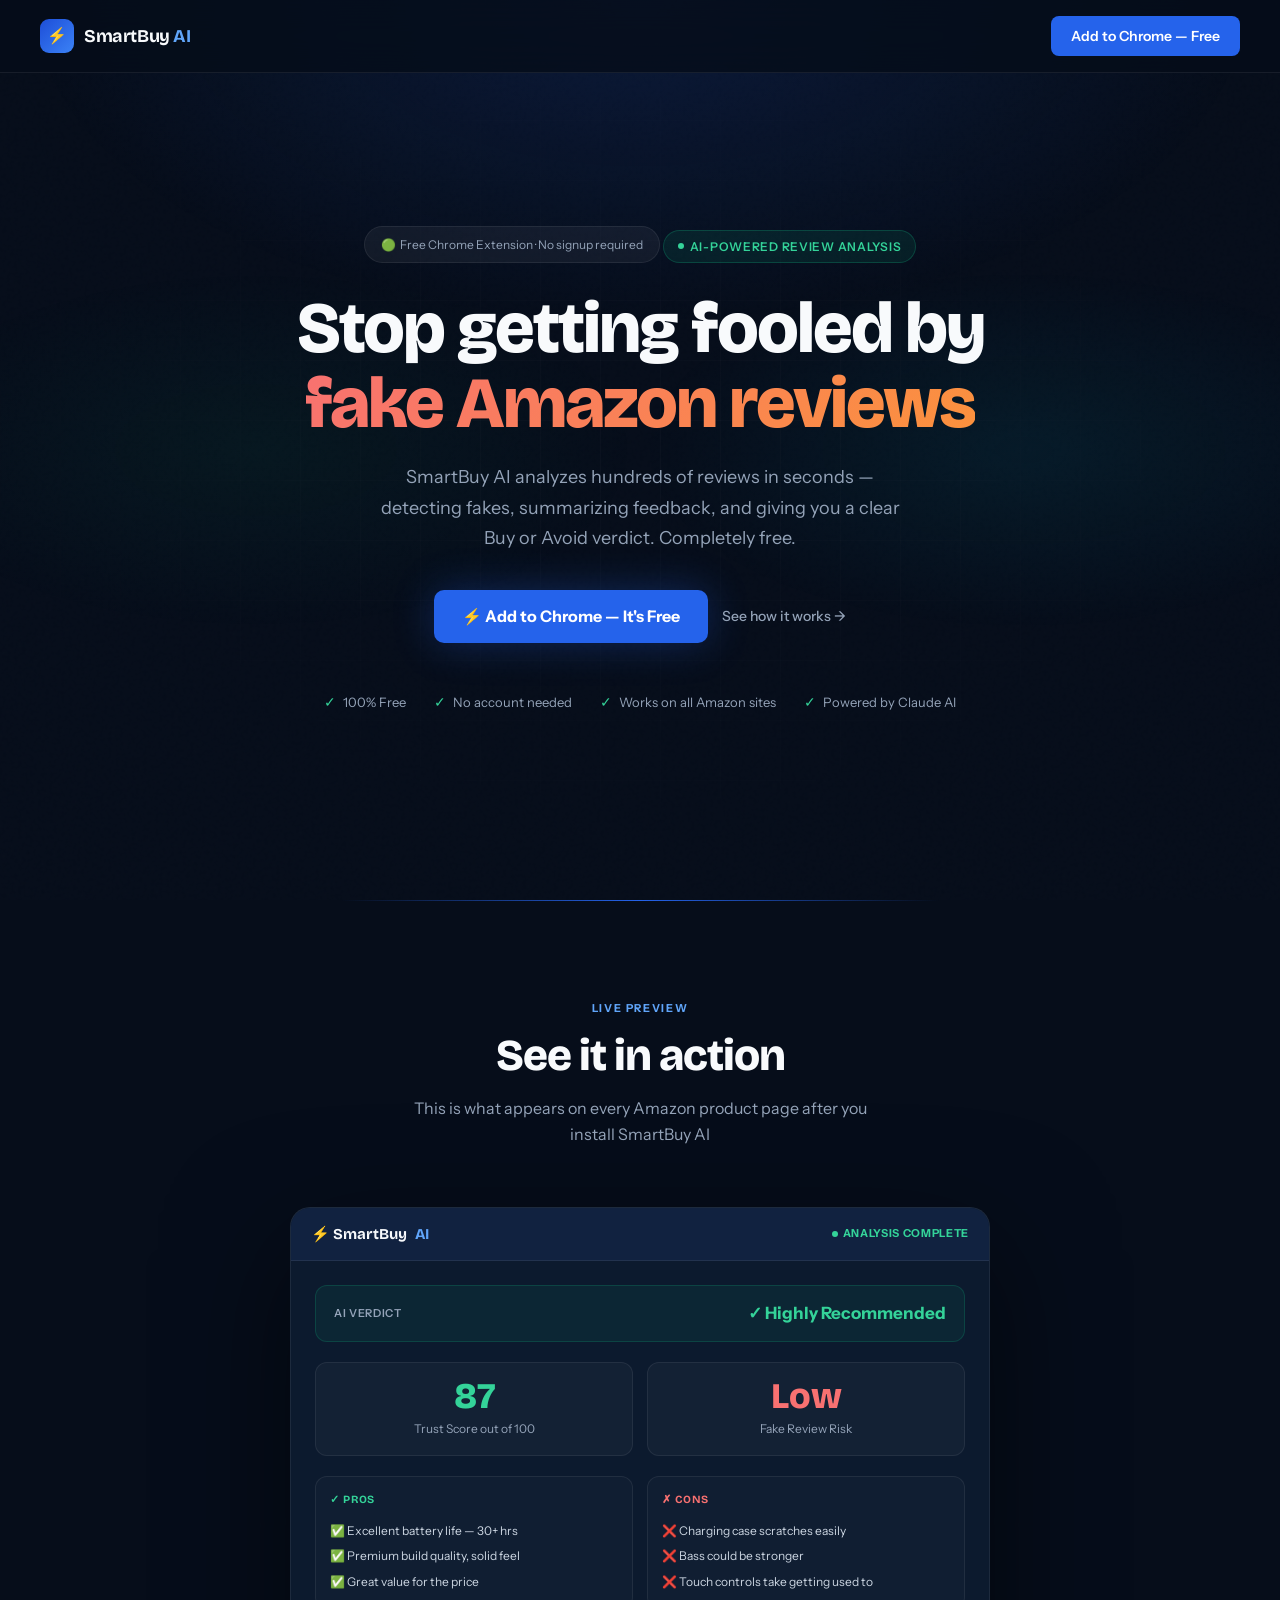
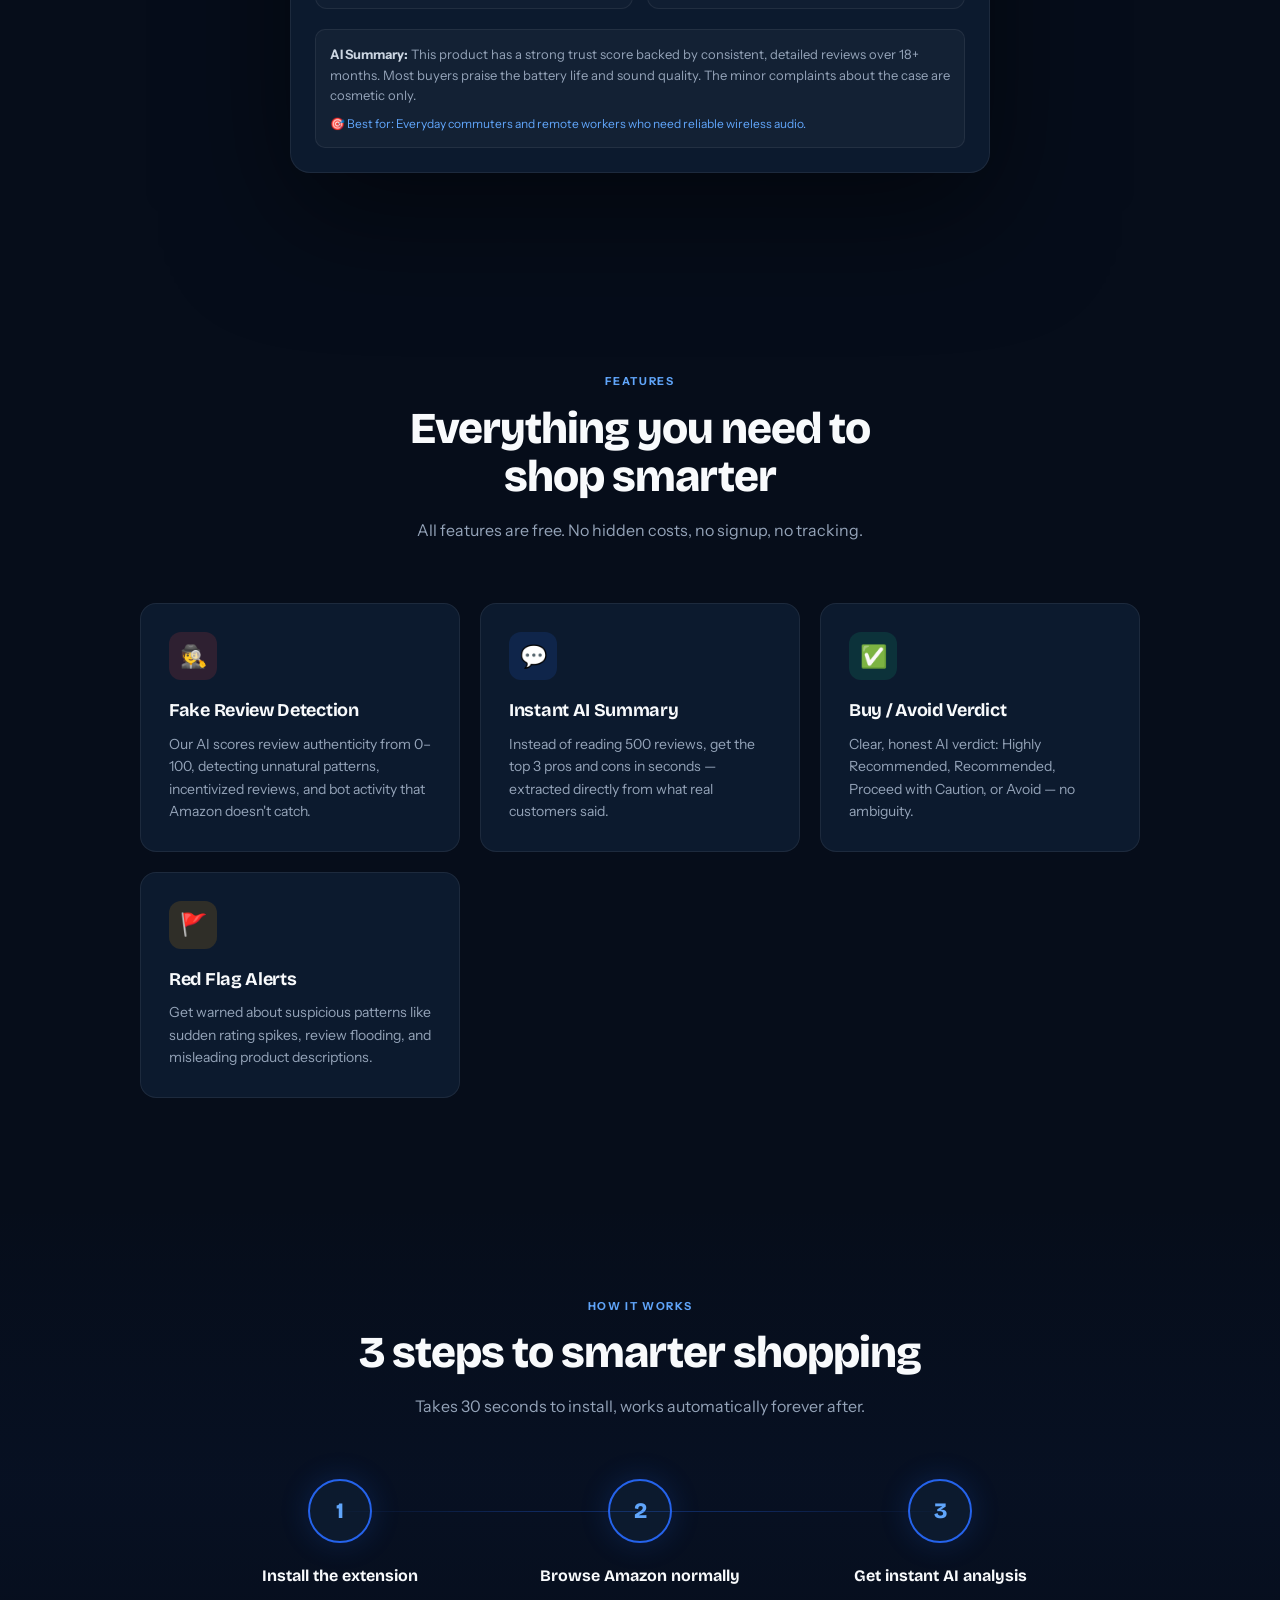
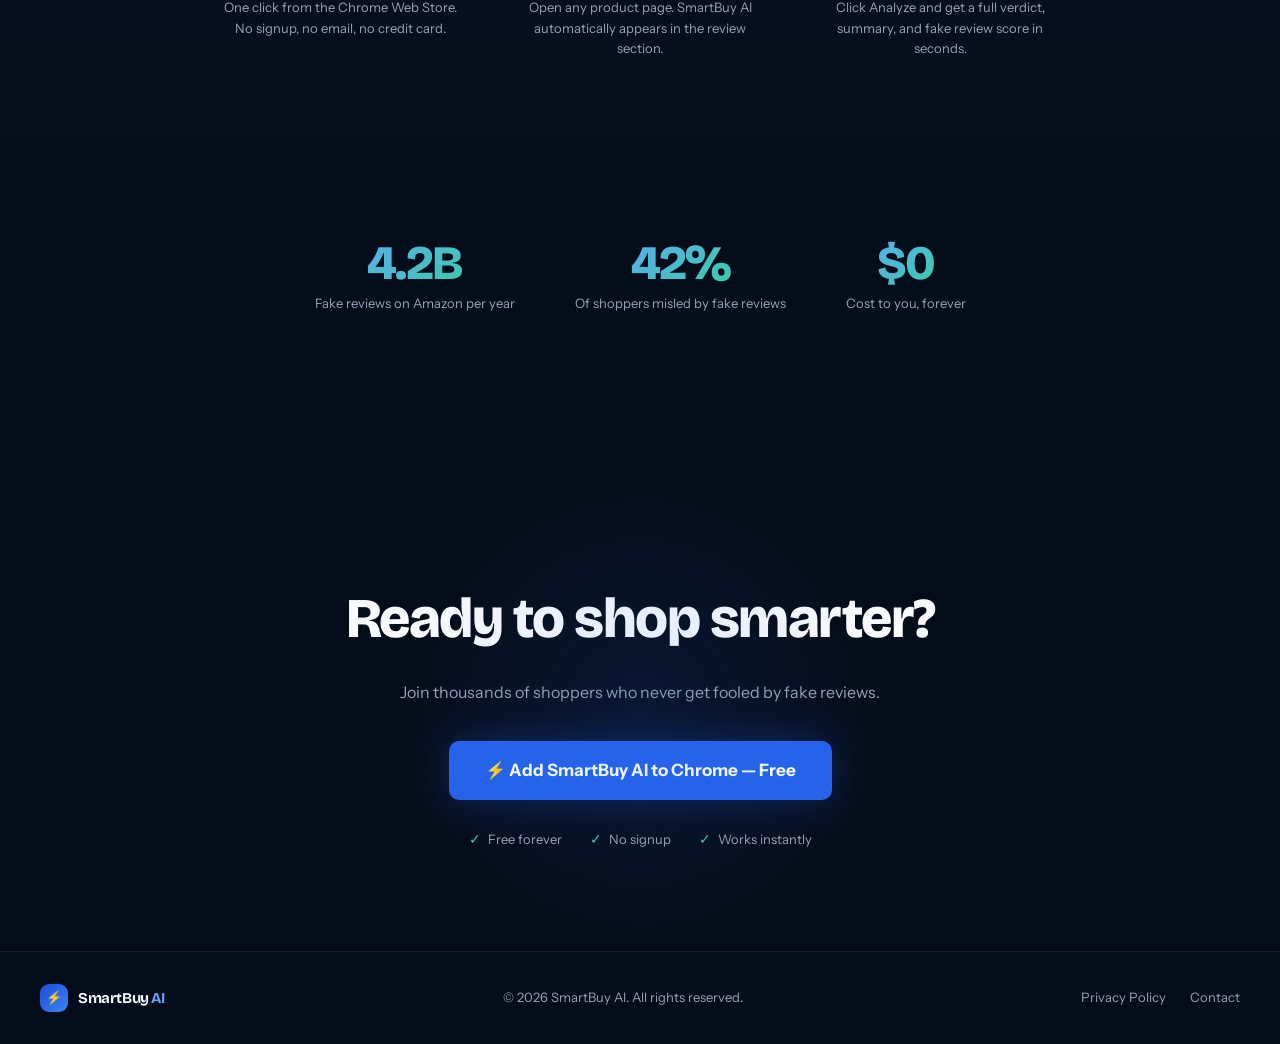
==== index.html @ af93c0a7 "Update index.html" ====
<!DOCTYPE html>
<html lang="en">
<head>
  <meta charset="UTF-8">
  <meta name="google-site-verification" content="pvoxl9nX_0c6K1pBjYfM6OqbvAIkCu2kUFED3qy93RY" />
  <meta name="viewport" content="width=device-width, initial-scale=1.0">
  <title>SmartBuy AI – Stop Getting Fooled by Fake Amazon Reviews</title>
 <link rel="icon" type="image/x-icon" href="favicon-32x32.png">
  <meta name="description" content="Free Chrome extension that uses AI to detect fake Amazon reviews, summarize feedback, and tell you exactly what to buy.">
  <link href="https://fonts.googleapis.com/css2?family=Bricolage+Grotesque:wght@400;500;600;700;800&family=Instrument+Sans:wght@400;500;600&display=swap" rel="stylesheet">

  <style>
    :root {
      --navy: #060d1a;
      --navy2: #0c1a2e;
      --navy3: #112240;
      --blue: #2563eb;
      --blue-light: #3b82f6;
      --blue-glow: #60a5fa;
      --cyan: #06b6d4;
      --green: #10b981;
      --green-light: #34d399;
      --amber: #f59e0b;
      --red: #ef4444;
      --white: #f8fafc;
      --muted: #94a3b8;
      --border: rgba(255,255,255,0.07);
    }

    * { margin: 0; padding: 0; box-sizing: border-box; }

    html { scroll-behavior: smooth; }

    body {
      background: var(--navy);
      color: var(--white);
      font-family: 'Instrument Sans', sans-serif;
      overflow-x: hidden;
      line-height: 1.6;
    }

    h1, h2, h3, h4 {
      font-family: 'Bricolage Grotesque', sans-serif;
    }

    /* ── NOISE TEXTURE ── */
    body::before {
      content: '';
      position: fixed;
      inset: 0;
      background-image: url("data:image/svg+xml,%3Csvg viewBox='0 0 256 256' xmlns='http://www.w3.org/2000/svg'%3E%3Cfilter id='noise'%3E%3CfeTurbulence type='fractalNoise' baseFrequency='0.9' numOctaves='4' stitchTiles='stitch'/%3E%3C/filter%3E%3Crect width='100%25' height='100%25' filter='url(%23noise)' opacity='0.04'/%3E%3C/svg%3E");
      pointer-events: none;
      z-index: 0;
      opacity: 0.4;
    }

    /* ── NAV ── */
    nav {
      position: fixed;
      top: 0; left: 0; right: 0;
      z-index: 100;
      padding: 16px 40px;
      display: flex;
      align-items: center;
      justify-content: space-between;
      background: rgba(6, 13, 26, 0.8);
      backdrop-filter: blur(20px);
      border-bottom: 1px solid var(--border);
    }

    .nav-logo {
      display: flex;
      align-items: center;
      gap: 10px;
      text-decoration: none;
    }

    .nav-logo-icon {
      width: 34px; height: 34px;
      background: linear-gradient(135deg, #1d4ed8, #3b82f6);
      border-radius: 9px;
      display: flex; align-items: center; justify-content: center;
      font-size: 16px;
    }

    .nav-logo-text {
      font-family: 'Bricolage Grotesque', sans-serif;
      font-size: 18px;
      font-weight: 700;
      color: var(--white);
      letter-spacing: -0.4px;
    }

    .nav-logo-text em {
      color: var(--blue-glow);
      font-style: normal;
    }

    .nav-cta {
      background: var(--blue);
      color: white;
      text-decoration: none;
      padding: 9px 20px;
      border-radius: 8px;
      font-size: 14px;
      font-weight: 600;
      transition: background 0.2s, transform 0.2s;
      display: flex;
      align-items: center;
      gap: 6px;
    }

    .nav-cta:hover {
      background: var(--blue-light);
      transform: translateY(-1px);
    }

    /* ── HERO ── */
    .hero {
      position: relative;
      min-height: 100vh;
      display: flex;
      align-items: center;
      justify-content: center;
      text-align: center;
      padding: 120px 20px 80px;
      overflow: hidden;
    }

    .hero-bg {
      position: absolute;
      inset: 0;
      background:
        radial-gradient(ellipse 80% 60% at 50% 0%, rgba(37, 99, 235, 0.15) 0%, transparent 60%),
        radial-gradient(ellipse 60% 40% at 80% 50%, rgba(6, 182, 212, 0.08) 0%, transparent 50%),
        radial-gradient(ellipse 60% 40% at 20% 50%, rgba(16, 185, 129, 0.06) 0%, transparent 50%);
    }

    .hero-grid {
      position: absolute;
      inset: 0;
      background-image:
        linear-gradient(rgba(255,255,255,0.02) 1px, transparent 1px),
        linear-gradient(90deg, rgba(255,255,255,0.02) 1px, transparent 1px);
      background-size: 60px 60px;
      mask-image: radial-gradient(ellipse 80% 80% at 50% 50%, black 0%, transparent 70%);
    }

    .hero-content {
      position: relative;
      max-width: 780px;
    }

    .hero-badge {
      display: inline-flex;
      align-items: center;
      gap: 6px;
      background: rgba(16, 185, 129, 0.1);
      border: 1px solid rgba(16, 185, 129, 0.25);
      border-radius: 100px;
      padding: 6px 14px;
      font-size: 12px;
      font-weight: 600;
      color: var(--green-light);
      letter-spacing: 0.06em;
      text-transform: uppercase;
      margin-bottom: 28px;
      animation: fadeDown 0.6s ease both;
    }

    .badge-dot {
      width: 6px; height: 6px;
      background: var(--green-light);
      border-radius: 50%;
      animation: pulse 2s ease infinite;
    }

    @keyframes pulse { 0%,100%{opacity:1} 50%{opacity:0.3} }

    .hero h1 {
      font-size: clamp(40px, 6vw, 72px);
      font-weight: 800;
      line-height: 1.05;
      letter-spacing: -2px;
      margin-bottom: 20px;
      animation: fadeDown 0.6s ease 0.1s both;
    }

    .hero h1 .accent {
      background: linear-gradient(135deg, #60a5fa, #06b6d4);
      -webkit-background-clip: text;
      -webkit-text-fill-color: transparent;
      background-clip: text;
    }

    .hero h1 .accent-red {
      background: linear-gradient(135deg, #f87171, #fb923c);
      -webkit-background-clip: text;
      -webkit-text-fill-color: transparent;
      background-clip: text;
    }

    .hero-sub {
      font-size: 18px;
      color: var(--muted);
      max-width: 520px;
      margin: 0 auto 36px;
      line-height: 1.7;
      animation: fadeDown 0.6s ease 0.2s both;
    }

    .hero-actions {
      display: flex;
      align-items: center;
      justify-content: center;
      gap: 14px;
      flex-wrap: wrap;
      animation: fadeDown 0.6s ease 0.3s both;
    }

    .btn-primary {
      display: inline-flex;
      align-items: center;
      gap: 8px;
      background: var(--blue);
      color: white;
      text-decoration: none;
      padding: 14px 28px;
      border-radius: 10px;
      font-size: 16px;
      font-weight: 700;
      transition: all 0.2s;
      box-shadow: 0 0 40px rgba(37, 99, 235, 0.3);
    }

    .btn-primary:hover {
      background: var(--blue-light);
      transform: translateY(-2px);
      box-shadow: 0 0 60px rgba(37, 99, 235, 0.5);
    }

    .btn-secondary {
      display: inline-flex;
      align-items: center;
      gap: 8px;
      color: var(--muted);
      text-decoration: none;
      font-size: 14px;
      font-weight: 500;
      transition: color 0.2s;
    }

    .btn-secondary:hover { color: var(--white); }

    .hero-proof {
      margin-top: 48px;
      display: flex;
      align-items: center;
      justify-content: center;
      gap: 28px;
      flex-wrap: wrap;
      animation: fadeDown 0.6s ease 0.4s both;
    }

    .proof-item {
      display: flex;
      align-items: center;
      gap: 7px;
      font-size: 13px;
      color: var(--muted);
    }

    .proof-icon { color: var(--green-light); font-size: 14px; }

    /* ── FAKE REVIEW DEMO ── */
    .demo-section {
      padding: 100px 20px;
      position: relative;
    }

    .demo-section::before {
      content: '';
      position: absolute;
      top: 0; left: 50%;
      transform: translateX(-50%);
      width: 600px; height: 1px;
      background: linear-gradient(90deg, transparent, var(--blue), transparent);
    }

    .section-label {
      text-align: center;
      font-size: 11px;
      font-weight: 700;
      letter-spacing: 0.15em;
      text-transform: uppercase;
      color: var(--blue-glow);
      margin-bottom: 14px;
    }

    .section-title {
      text-align: center;
      font-size: clamp(28px, 4vw, 44px);
      font-weight: 800;
      letter-spacing: -1px;
      margin-bottom: 16px;
      line-height: 1.1;
    }

    .section-sub {
      text-align: center;
      color: var(--muted);
      font-size: 16px;
      max-width: 480px;
      margin: 0 auto 60px;
    }

    .demo-card {
      max-width: 700px;
      margin: 0 auto;
      background: var(--navy2);
      border: 1px solid var(--border);
      border-radius: 20px;
      overflow: hidden;
      box-shadow: 0 40px 120px rgba(0,0,0,0.5);
    }

    .demo-header {
      background: var(--navy3);
      padding: 14px 20px;
      display: flex;
      align-items: center;
      justify-content: space-between;
      border-bottom: 1px solid var(--border);
    }

    .demo-logo {
      display: flex;
      align-items: center;
      gap: 8px;
      font-family: 'Bricolage Grotesque', sans-serif;
      font-weight: 700;
      font-size: 15px;
    }

    .demo-logo em { color: var(--blue-glow); font-style: normal; }

    .demo-active {
      display: flex;
      align-items: center;
      gap: 5px;
      font-size: 11px;
      font-weight: 700;
      color: var(--green-light);
      text-transform: uppercase;
      letter-spacing: 0.06em;
    }

    .demo-body { padding: 24px; }

    .verdict-row {
      display: flex;
      align-items: center;
      justify-content: space-between;
      background: rgba(16, 185, 129, 0.08);
      border: 1px solid rgba(16, 185, 129, 0.2);
      border-radius: 12px;
      padding: 14px 18px;
      margin-bottom: 20px;
    }

    .verdict-label { font-size: 11px; color: var(--muted); font-weight: 600; text-transform: uppercase; letter-spacing: 0.06em; }
    .verdict-text { font-size: 17px; font-weight: 800; color: var(--green-light); }

    .scores-row {
      display: grid;
      grid-template-columns: 1fr 1fr;
      gap: 14px;
      margin-bottom: 20px;
    }

    .score-card {
      background: rgba(255,255,255,0.03);
      border: 1px solid var(--border);
      border-radius: 12px;
      padding: 16px;
      text-align: center;
    }

    .score-num {
      font-family: 'Bricolage Grotesque', sans-serif;
      font-size: 36px;
      font-weight: 800;
      color: var(--green-light);
      line-height: 1;
      margin-bottom: 4px;
    }

    .score-num.danger { color: #f87171; }

    .score-desc { font-size: 12px; color: var(--muted); }

    .proscons {
      display: grid;
      grid-template-columns: 1fr 1fr;
      gap: 14px;
      margin-bottom: 20px;
    }

    .pros, .cons {
      background: rgba(255,255,255,0.02);
      border: 1px solid var(--border);
      border-radius: 12px;
      padding: 14px;
    }

    .pros h4 { font-size: 11px; color: var(--green-light); text-transform: uppercase; letter-spacing: 0.06em; margin-bottom: 10px; font-weight: 700; }
    .cons h4 { font-size: 11px; color: #f87171; text-transform: uppercase; letter-spacing: 0.06em; margin-bottom: 10px; font-weight: 700; }

    .pros li, .cons li {
      list-style: none;
      font-size: 12px;
      color: #cbd5e1;
      padding: 3px 0;
      display: flex;
      gap: 6px;
    }

    /* ── FEATURES ── */
    .features-section {
      padding: 100px 20px;
      position: relative;
    }

    .features-grid {
      display: grid;
      grid-template-columns: repeat(auto-fit, minmax(280px, 1fr));
      gap: 20px;
      max-width: 1000px;
      margin: 0 auto;
    }

    .feature-card {
      background: var(--navy2);
      border: 1px solid var(--border);
      border-radius: 16px;
      padding: 28px;
      transition: border-color 0.3s, transform 0.3s;
    }

    .feature-card:hover {
      border-color: rgba(37, 99, 235, 0.4);
      transform: translateY(-4px);
    }

    .feature-icon {
      width: 48px; height: 48px;
      border-radius: 12px;
      display: flex; align-items: center; justify-content: center;
      font-size: 22px;
      margin-bottom: 16px;
    }

    .icon-blue { background: rgba(37, 99, 235, 0.15); }
    .icon-green { background: rgba(16, 185, 129, 0.15); }
    .icon-amber { background: rgba(245, 158, 11, 0.15); }
    .icon-red { background: rgba(239, 68, 68, 0.15); }

    .feature-card h3 {
      font-size: 18px;
      font-weight: 700;
      margin-bottom: 8px;
      letter-spacing: -0.3px;
    }

    .feature-card p {
      font-size: 14px;
      color: var(--muted);
      line-height: 1.6;
    }

    /* ── HOW IT WORKS ── */
    .how-section {
      padding: 100px 20px;
      background: linear-gradient(180deg, transparent, rgba(37,99,235,0.04), transparent);
    }

    .steps {
      display: grid;
      grid-template-columns: repeat(auto-fit, minmax(220px, 1fr));
      gap: 0;
      max-width: 900px;
      margin: 0 auto;
      position: relative;
    }

    .steps::before {
      content: '';
      position: absolute;
      top: 32px;
      left: 15%;
      right: 15%;
      height: 1px;
      background: linear-gradient(90deg, transparent, var(--blue), var(--blue), transparent);
      opacity: 0.3;
    }

    .step {
      text-align: center;
      padding: 0 24px;
    }

    .step-num {
      width: 64px; height: 64px;
      border-radius: 50%;
      background: var(--navy2);
      border: 2px solid var(--blue);
      display: flex; align-items: center; justify-content: center;
      font-family: 'Bricolage Grotesque', sans-serif;
      font-size: 22px;
      font-weight: 800;
      color: var(--blue-glow);
      margin: 0 auto 20px;
      box-shadow: 0 0 30px rgba(37, 99, 235, 0.2);
    }

    .step h3 {
      font-size: 16px;
      font-weight: 700;
      margin-bottom: 8px;
    }

    .step p {
      font-size: 13px;
      color: var(--muted);
    }

    /* ── SOCIAL PROOF ── */
    .proof-section {
      padding: 80px 20px;
    }

    .stats-row {
      display: flex;
      justify-content: center;
      gap: 60px;
      flex-wrap: wrap;
      max-width: 700px;
      margin: 0 auto 80px;
    }

    .stat {
      text-align: center;
    }

    .stat-num {
      font-family: 'Bricolage Grotesque', sans-serif;
      font-size: 48px;
      font-weight: 800;
      letter-spacing: -2px;
      background: linear-gradient(135deg, #60a5fa, #34d399);
      -webkit-background-clip: text;
      -webkit-text-fill-color: transparent;
      background-clip: text;
      line-height: 1;
      margin-bottom: 6px;
    }

    .stat-label {
      font-size: 13px;
      color: var(--muted);
    }

    /* ── CTA ── */
    .cta-section {
      padding: 100px 20px;
      text-align: center;
      position: relative;
      overflow: hidden;
    }

    .cta-glow {
      position: absolute;
      width: 500px; height: 500px;
      background: radial-gradient(circle, rgba(37, 99, 235, 0.12) 0%, transparent 70%);
      top: 50%; left: 50%;
      transform: translate(-50%, -50%);
      pointer-events: none;
    }

    .cta-section h2 {
      font-size: clamp(32px, 5vw, 56px);
      font-weight: 800;
      letter-spacing: -1.5px;
      margin-bottom: 16px;
    }

    .cta-section p {
      color: var(--muted);
      font-size: 16px;
      margin-bottom: 36px;
    }

    /* ── FOOTER ── */
    footer {
      border-top: 1px solid var(--border);
      padding: 32px 40px;
      display: flex;
      align-items: center;
      justify-content: space-between;
      flex-wrap: wrap;
      gap: 16px;
    }

    .footer-copy {
      font-size: 13px;
      color: var(--muted);
    }

    .footer-links {
      display: flex;
      gap: 24px;
    }

    .footer-links a {
      font-size: 13px;
      color: var(--muted);
      text-decoration: none;
      transition: color 0.2s;
    }

    .footer-links a:hover { color: var(--white); }

    /* ── ANIMATIONS ── */
    @keyframes fadeDown {
      from { opacity: 0; transform: translateY(-12px); }
      to { opacity: 1; transform: translateY(0); }
    }

    @keyframes fadeUp {
      from { opacity: 0; transform: translateY(20px); }
      to { opacity: 1; transform: translateY(0); }
    }

    .fade-up {
      opacity: 0;
      animation: fadeUp 0.6s ease forwards;
    }

    /* ── CHROME BADGE ── */
    .chrome-badge {
      display: inline-flex;
      align-items: center;
      gap: 8px;
      background: rgba(255,255,255,0.05);
      border: 1px solid var(--border);
      border-radius: 100px;
      padding: 8px 16px;
      font-size: 12px;
      color: var(--muted);
      margin-bottom: 20px;
    }

    @media (max-width: 640px) {
      nav { padding: 14px 20px; }
      .steps::before { display: none; }
      .stats-row { gap: 32px; }
      .proscons, .scores-row { grid-template-columns: 1fr; }
      footer { flex-direction: column; text-align: center; }
    }
  </style>
</head>
<body>

  <!-- NAV -->
  <nav>
    <a href="#" class="nav-logo">
      <div class="nav-logo-icon">⚡</div>
      <span class="nav-logo-text">SmartBuy <em>AI</em></span>
    </a>
    <a href="#install" class="nav-cta">
      Add to Chrome — Free
    </a>
  </nav>

  <!-- HERO -->
  <section class="hero">
    <div class="hero-bg"></div>
    <div class="hero-grid"></div>
    <div class="hero-content">
      <div class="chrome-badge">
        🟢 &nbsp;Free Chrome Extension · No signup required
      </div>
      <div class="hero-badge">
        <div class="badge-dot"></div>
        AI-Powered Review Analysis
      </div>
      <h1>
        Stop getting fooled by<br>
        <span class="accent-red">fake Amazon reviews</span>
      </h1>
      <p class="hero-sub">
        SmartBuy AI analyzes hundreds of reviews in seconds — detecting fakes, summarizing feedback, and giving you a clear Buy or Avoid verdict. Completely free.
      </p>
      <div class="hero-actions">
        <a href="#install" class="btn-primary">
          ⚡ Add to Chrome — It's Free
        </a>
        <a href="#how" class="btn-secondary">
          See how it works →
        </a>
      </div>
      <div class="hero-proof">
        <div class="proof-item">
          <span class="proof-icon">✓</span>
          <span>100% Free</span>
        </div>
        <div class="proof-item">
          <span class="proof-icon">✓</span>
          <span>No account needed</span>
        </div>
        <div class="proof-item">
          <span class="proof-icon">✓</span>
          <span>Works on all Amazon sites</span>
        </div>
        <div class="proof-item">
          <span class="proof-icon">✓</span>
          <span>Powered by Claude AI</span>
        </div>
      </div>
    </div>
  </section>

  <!-- DEMO -->
  <section class="demo-section">
    <div class="section-label">Live Preview</div>
    <h2 class="section-title">See it in action</h2>
    <p class="section-sub">This is what appears on every Amazon product page after you install SmartBuy AI</p>

    <div class="demo-card">
      <div class="demo-header">
        <div class="demo-logo">⚡ SmartBuy <em>AI</em></div>
        <div class="demo-active">
          <div class="badge-dot"></div>
          Analysis complete
        </div>
      </div>
      <div class="demo-body">
        <div class="verdict-row">
          <span class="verdict-label">AI Verdict</span>
          <span class="verdict-text">✓ Highly Recommended</span>
        </div>
        <div class="scores-row">
          <div class="score-card">
            <div class="score-num">87</div>
            <div class="score-desc">Trust Score out of 100</div>
          </div>
          <div class="score-card">
            <div class="score-num danger">Low</div>
            <div class="score-desc">Fake Review Risk</div>
          </div>
        </div>
        <div class="proscons">
          <div class="pros">
            <h4>✓ Pros</h4>
            <ul>
              <li>✅ Excellent battery life — 30+ hrs</li>
              <li>✅ Premium build quality, solid feel</li>
              <li>✅ Great value for the price</li>
            </ul>
          </div>
          <div class="cons">
            <h4>✗ Cons</h4>
            <ul>
              <li>❌ Charging case scratches easily</li>
              <li>❌ Bass could be stronger</li>
              <li>❌ Touch controls take getting used to</li>
            </ul>
          </div>
        </div>
        <div style="background:rgba(255,255,255,0.03);border:1px solid rgba(255,255,255,0.07);border-radius:10px;padding:14px;font-size:13px;color:#94a3b8;line-height:1.6;">
          <strong style="color:#cbd5e1;">AI Summary:</strong> This product has a strong trust score backed by consistent, detailed reviews over 18+ months. Most buyers praise the battery life and sound quality. The minor complaints about the case are cosmetic only.
          <div style="margin-top:8px;font-size:12px;color:#60a5fa;">🎯 Best for: Everyday commuters and remote workers who need reliable wireless audio.</div>
        </div>
      </div>
    </div>
  </section>

  <!-- FEATURES -->
  <section class="features-section">
    <div class="section-label">Features</div>
    <h2 class="section-title">Everything you need to<br>shop smarter</h2>
    <p class="section-sub">All features are free. No hidden costs, no signup, no tracking.</p>

    <div class="features-grid">
      <div class="feature-card">
        <div class="feature-icon icon-red">🕵️</div>
        <h3>Fake Review Detection</h3>
        <p>Our AI scores review authenticity from 0–100, detecting unnatural patterns, incentivized reviews, and bot activity that Amazon doesn't catch.</p>
      </div>
      <div class="feature-card">
        <div class="feature-icon icon-blue">💬</div>
        <h3>Instant AI Summary</h3>
        <p>Instead of reading 500 reviews, get the top 3 pros and cons in seconds — extracted directly from what real customers said.</p>
      </div>
      <div class="feature-card">
        <div class="feature-icon icon-green">✅</div>
        <h3>Buy / Avoid Verdict</h3>
        <p>Clear, honest AI verdict: Highly Recommended, Recommended, Proceed with Caution, or Avoid — no ambiguity.</p>
      </div>
      <div class="feature-card">
        <div class="feature-icon icon-amber">🚩</div>
        <h3>Red Flag Alerts</h3>
        <p>Get warned about suspicious patterns like sudden rating spikes, review flooding, and misleading product descriptions.</p>
      </div>
    </div>
  </section>

  <!-- HOW IT WORKS -->
  <section class="how-section" id="how">
    <div class="section-label">How It Works</div>
    <h2 class="section-title">3 steps to smarter shopping</h2>
    <p class="section-sub" style="margin-bottom:60px;">Takes 30 seconds to install, works automatically forever after.</p>

    <div class="steps">
      <div class="step">
        <div class="step-num">1</div>
        <h3>Install the extension</h3>
        <p>One click from the Chrome Web Store. No signup, no email, no credit card.</p>
      </div>
      <div class="step">
        <div class="step-num">2</div>
        <h3>Browse Amazon normally</h3>
        <p>Open any product page. SmartBuy AI automatically appears in the review section.</p>
      </div>
      <div class="step">
        <div class="step-num">3</div>
        <h3>Get instant AI analysis</h3>
        <p>Click Analyze and get a full verdict, summary, and fake review score in seconds.</p>
      </div>
    </div>
  </section>

  <!-- STATS -->
  <section class="proof-section">
    <div class="stats-row">
      <div class="stat">
        <div class="stat-num">4.2B</div>
        <div class="stat-label">Fake reviews on Amazon per year</div>
      </div>
      <div class="stat">
        <div class="stat-num">42%</div>
        <div class="stat-label">Of shoppers misled by fake reviews</div>
      </div>
      <div class="stat">
        <div class="stat-num">$0</div>
        <div class="stat-label">Cost to you, forever</div>
      </div>
    </div>
  </section>

  <!-- CTA -->
  <section class="cta-section" id="install">
    <div class="cta-glow"></div>
    <h2>Ready to shop smarter?</h2>
    <p>Join thousands of shoppers who never get fooled by fake reviews.</p>
    <a href="https://chrome.google.com/webstore" class="btn-primary" style="font-size:17px;padding:16px 36px;">
      ⚡ Add SmartBuy AI to Chrome — Free
    </a>
    <div class="hero-proof" style="margin-top:28px;">
      <div class="proof-item"><span class="proof-icon">✓</span><span>Free forever</span></div>
      <div class="proof-item"><span class="proof-icon">✓</span><span>No signup</span></div>
      <div class="proof-item"><span class="proof-icon">✓</span><span>Works instantly</span></div>
    </div>
  </section>

  <!-- FOOTER -->
  <footer>
    <div class="nav-logo">
      <div class="nav-logo-icon" style="width:28px;height:28px;font-size:13px;">⚡</div>
      <span class="nav-logo-text" style="font-size:15px;">SmartBuy <em>AI</em></span>
    </div>
    <span class="footer-copy">© 2026 SmartBuy AI. All rights reserved.</span>
    <div class="footer-links">
      <a href="privacy.html">Privacy Policy</a>
      <a href="mailto:Saska.AM24@gmail.com">Contact</a>
    </div>
  </footer>

</body>
</html>
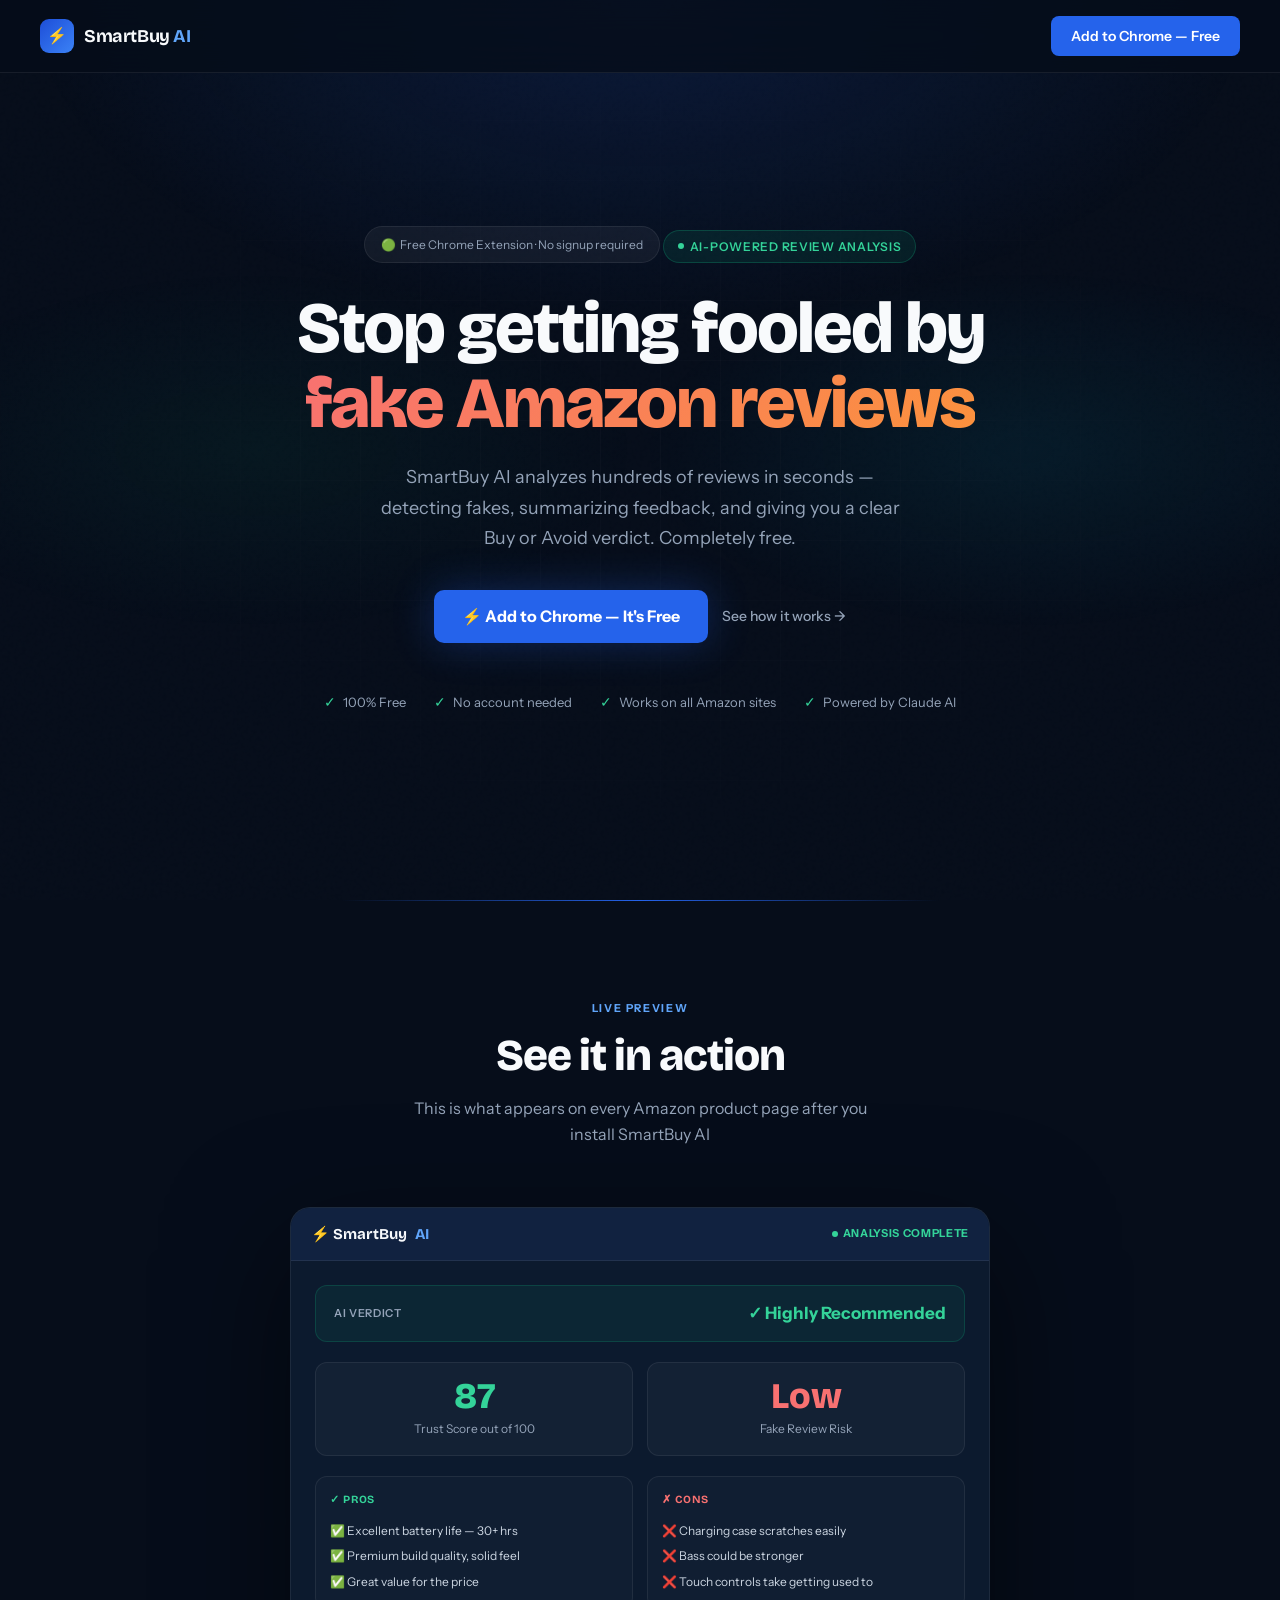
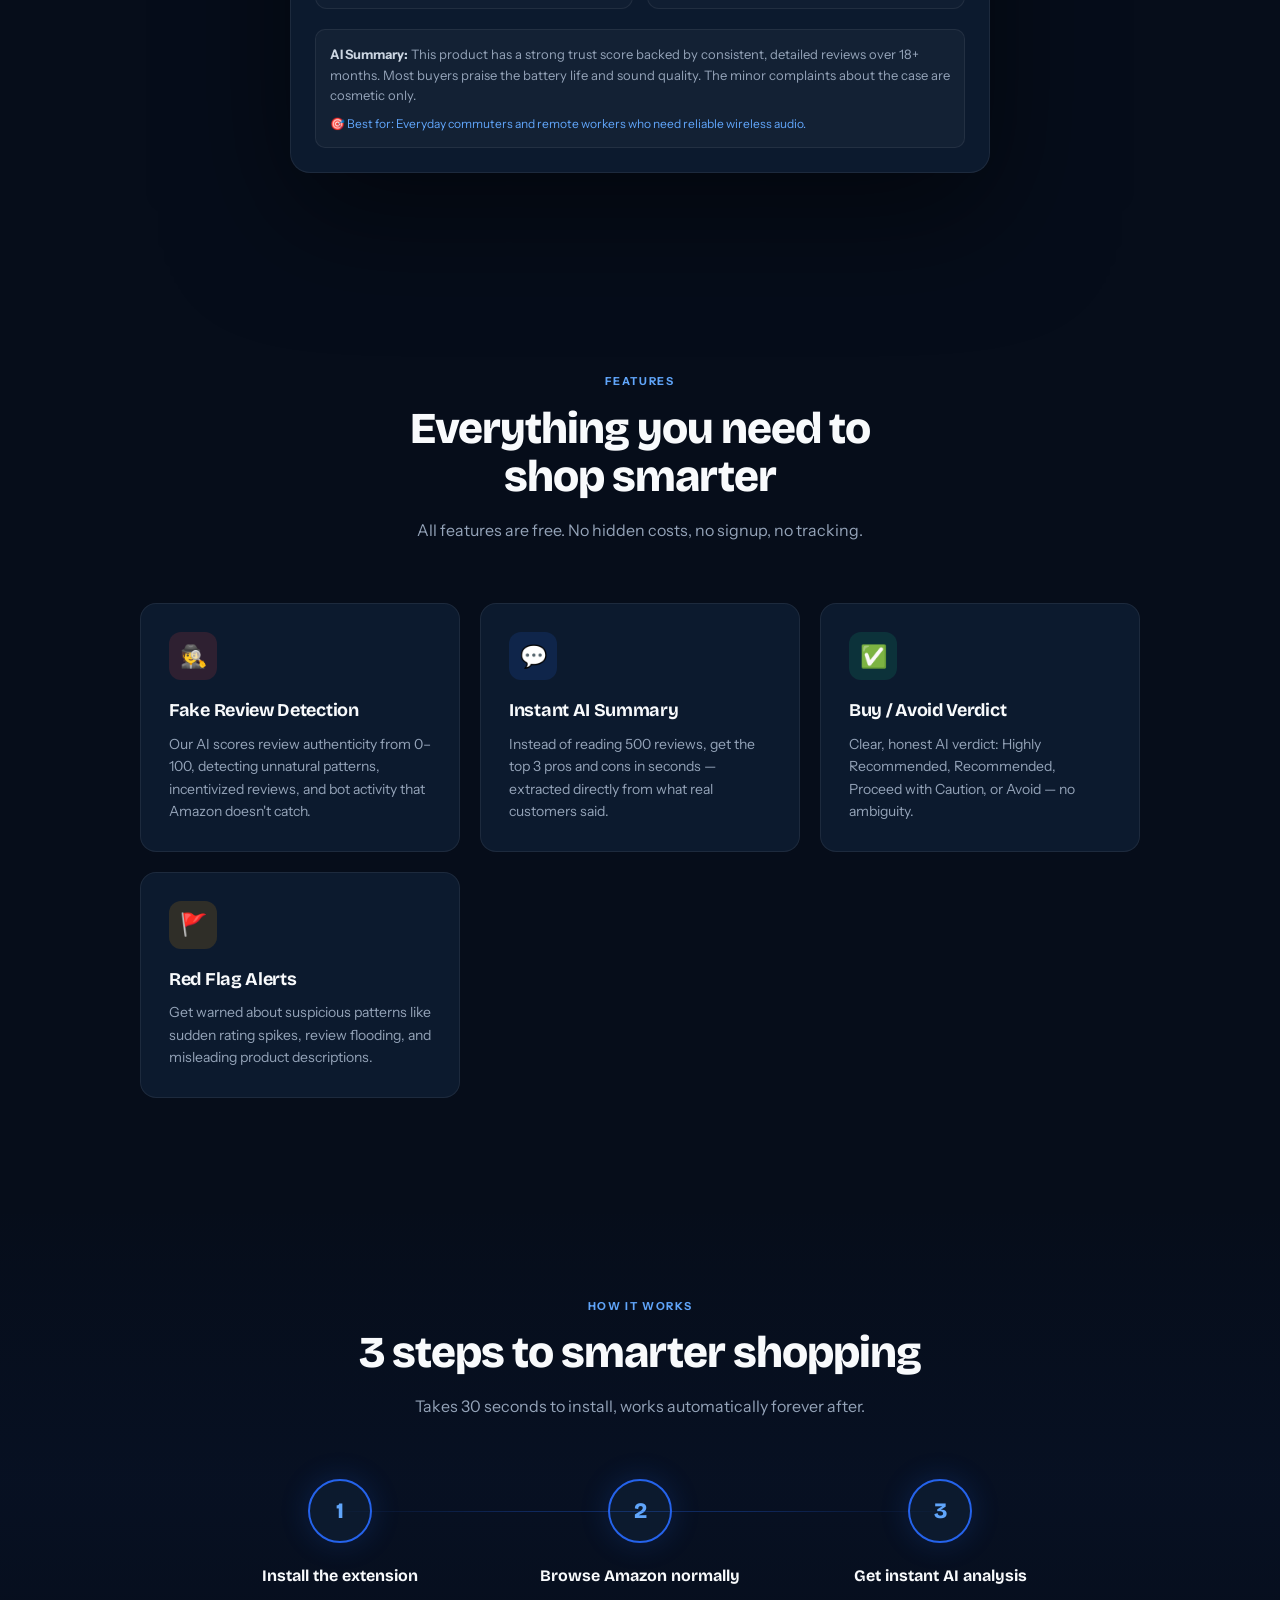
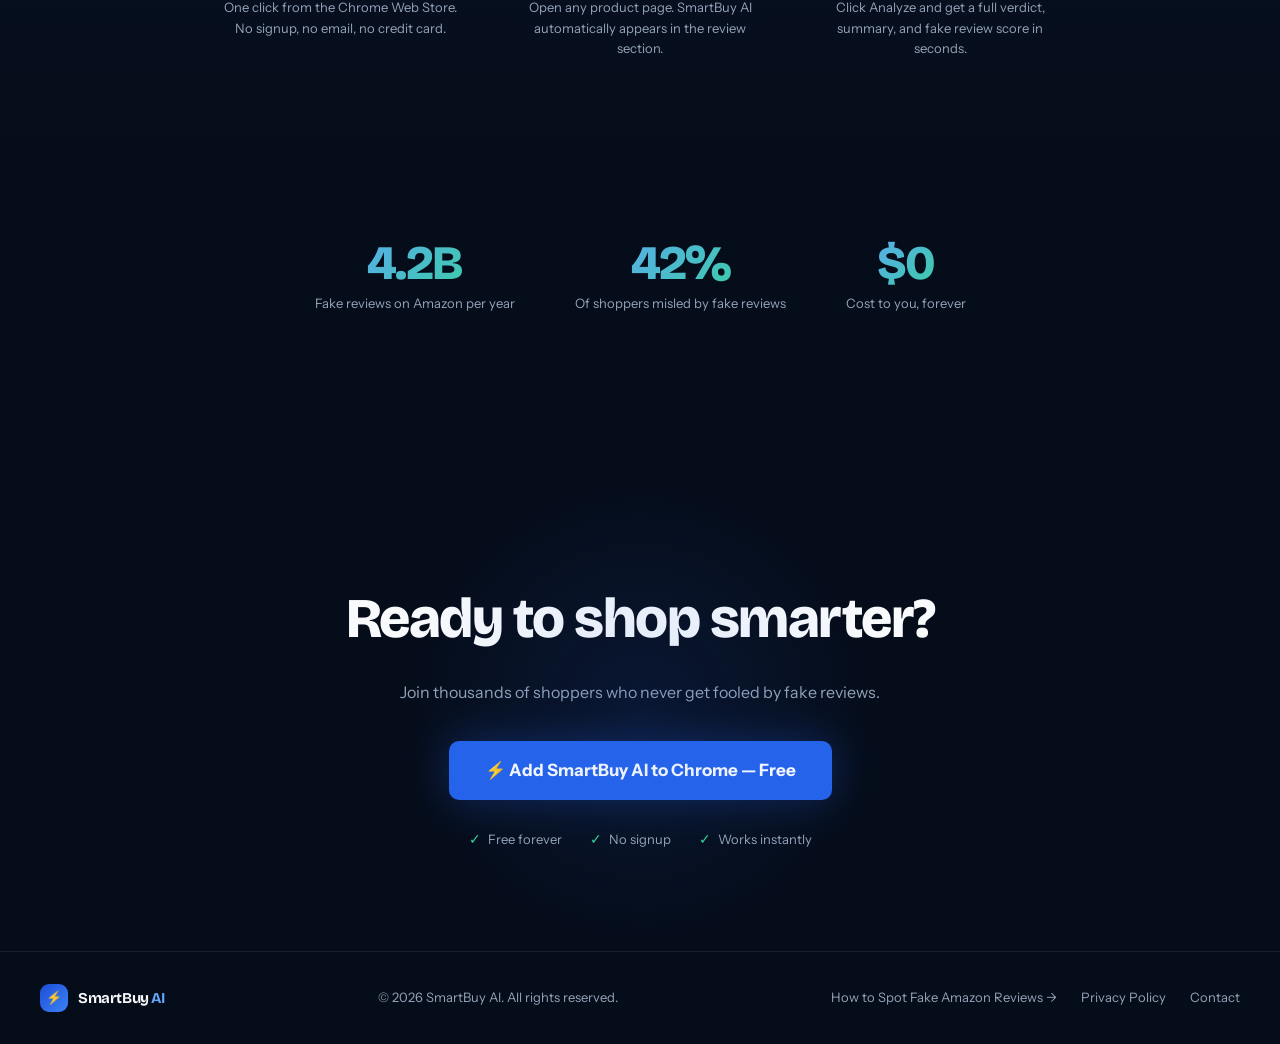
==== commit 2b198163: "Update index.html" ====
--- a/index.html
+++ b/index.html
@@ -677,7 +677,7 @@
       <div class="nav-logo-icon">⚡</div>
       <span class="nav-logo-text">SmartBuy <em>AI</em></span>
     </a>
-    <a href="#install" class="nav-cta">
+    <a href="https://chromewebstore.google.com/detail/fohigeokjmhloceeemnmdfaklpnoaook?utm_source=item-share-cb" class="nav-cta">
       Add to Chrome — Free
     </a>
   </nav>
@@ -702,7 +702,7 @@
         SmartBuy AI analyzes hundreds of reviews in seconds — detecting fakes, summarizing feedback, and giving you a clear Buy or Avoid verdict. Completely free.
       </p>
       <div class="hero-actions">
-        <a href="#install" class="btn-primary">
+        <a href="https://chromewebstore.google.com/detail/fohigeokjmhloceeemnmdfaklpnoaook?utm_source=item-share-cb" class="btn-primary">
           ⚡ Add to Chrome — It's Free
         </a>
         <a href="#how" class="btn-secondary">
@@ -863,7 +863,7 @@
     <div class="cta-glow"></div>
     <h2>Ready to shop smarter?</h2>
     <p>Join thousands of shoppers who never get fooled by fake reviews.</p>
-    <a href="https://chrome.google.com/webstore" class="btn-primary" style="font-size:17px;padding:16px 36px;">
+    <a href="https://chromewebstore.google.com/detail/fohigeokjmhloceeemnmdfaklpnoaook?utm_source=item-share-cb" class="btn-primary" style="font-size:17px;padding:16px 36px;">
       ⚡ Add SmartBuy AI to Chrome — Free
     </a>
     <div class="hero-proof" style="margin-top:28px;">
@@ -881,6 +881,7 @@
     </div>
     <span class="footer-copy">© 2026 SmartBuy AI. All rights reserved.</span>
     <div class="footer-links">
+      <a href="/blog-fake-reviews.html">How to Spot Fake Amazon Reviews →</a>
       <a href="privacy.html">Privacy Policy</a>
       <a href="mailto:Saska.AM24@gmail.com">Contact</a>
     </div>
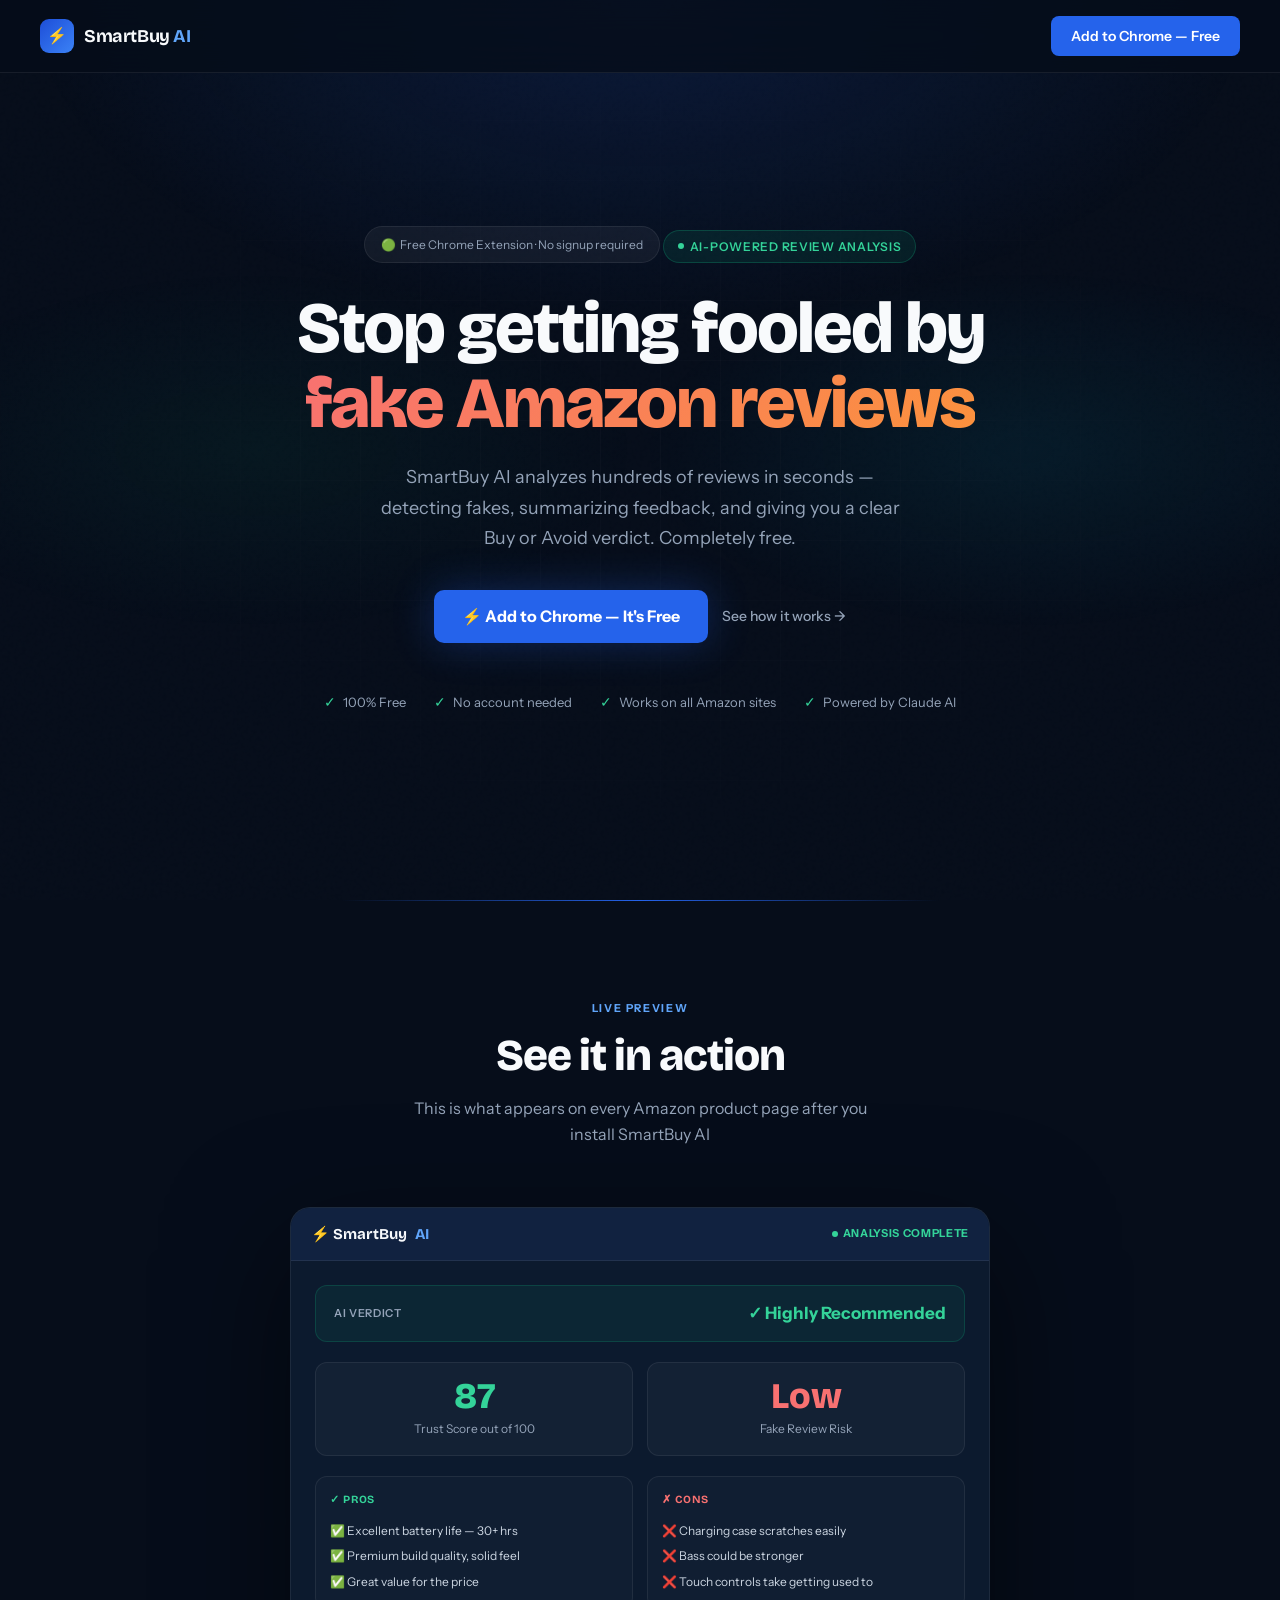
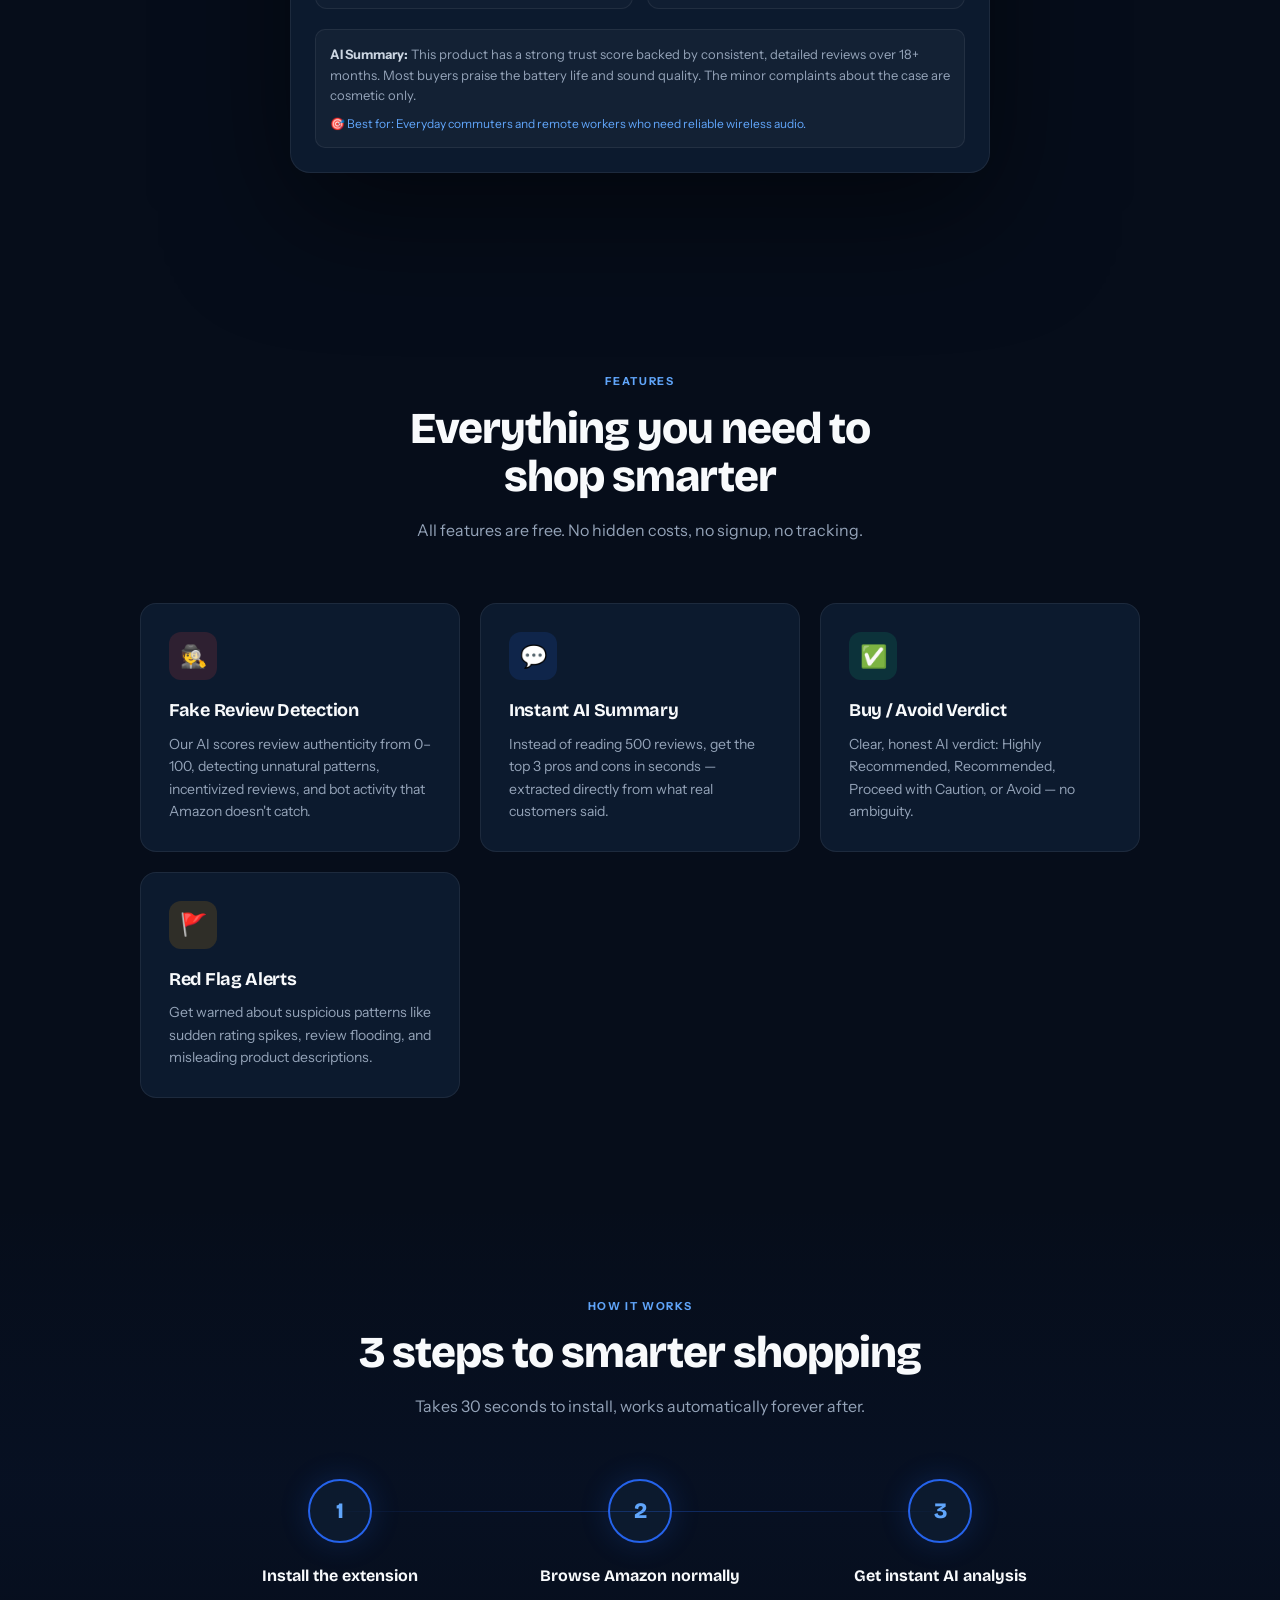
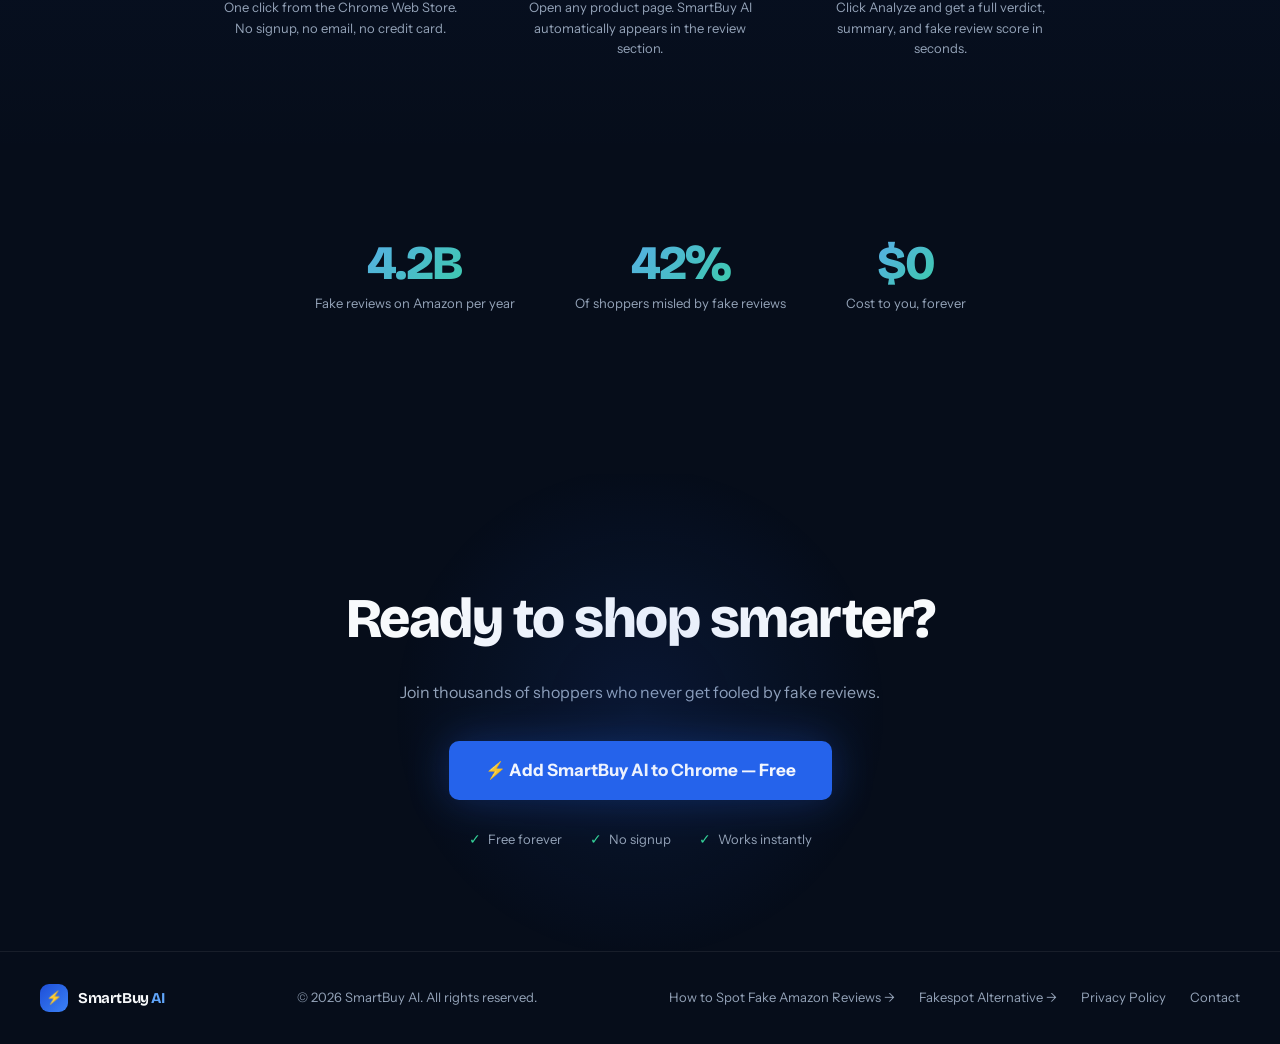
==== commit 915e8aa0: "Link Fakespot shutdown blog post from homepage and existing post" ====
--- a/index.html
+++ b/index.html
@@ -1,891 +1,893 @@
 <!DOCTYPE html>
 <html lang="en">
 <head>
-  <meta charset="UTF-8">
-  <meta name="google-site-verification" content="pvoxl9nX_0c6K1pBjYfM6OqbvAIkCu2kUFED3qy93RY" />
-  <meta name="viewport" content="width=device-width, initial-scale=1.0">
-  <title>SmartBuy AI – Stop Getting Fooled by Fake Amazon Reviews</title>
- <link rel="icon" type="image/x-icon" href="favicon-32x32.png">
-  <meta name="description" content="Free Chrome extension that uses AI to detect fake Amazon reviews, summarize feedback, and tell you exactly what to buy.">
-  <link href="https://fonts.googleapis.com/css2?family=Bricolage+Grotesque:wght@400;500;600;700;800&family=Instrument+Sans:wght@400;500;600&display=swap" rel="stylesheet">
-
-  <style>
-    :root {
-      --navy: #060d1a;
-      --navy2: #0c1a2e;
-      --navy3: #112240;
-      --blue: #2563eb;
-      --blue-light: #3b82f6;
-      --blue-glow: #60a5fa;
-      --cyan: #06b6d4;
-      --green: #10b981;
-      --green-light: #34d399;
-      --amber: #f59e0b;
-      --red: #ef4444;
-      --white: #f8fafc;
-      --muted: #94a3b8;
-      --border: rgba(255,255,255,0.07);
-    }
-
-    * { margin: 0; padding: 0; box-sizing: border-box; }
-
-    html { scroll-behavior: smooth; }
-
-    body {
-      background: var(--navy);
-      color: var(--white);
-      font-family: 'Instrument Sans', sans-serif;
-      overflow-x: hidden;
-      line-height: 1.6;
-    }
-
-    h1, h2, h3, h4 {
-      font-family: 'Bricolage Grotesque', sans-serif;
-    }
-
-    /* ── NOISE TEXTURE ── */
-    body::before {
-      content: '';
-      position: fixed;
-      inset: 0;
-      background-image: url("data:image/svg+xml,%3Csvg viewBox='0 0 256 256' xmlns='http://www.w3.org/2000/svg'%3E%3Cfilter id='noise'%3E%3CfeTurbulence type='fractalNoise' baseFrequency='0.9' numOctaves='4' stitchTiles='stitch'/%3E%3C/filter%3E%3Crect width='100%25' height='100%25' filter='url(%23noise)' opacity='0.04'/%3E%3C/svg%3E");
-      pointer-events: none;
-      z-index: 0;
-      opacity: 0.4;
-    }
-
-    /* ── NAV ── */
-    nav {
-      position: fixed;
-      top: 0; left: 0; right: 0;
-      z-index: 100;
-      padding: 16px 40px;
-      display: flex;
-      align-items: center;
-      justify-content: space-between;
-      background: rgba(6, 13, 26, 0.8);
-      backdrop-filter: blur(20px);
-      border-bottom: 1px solid var(--border);
-    }
-
-    .nav-logo {
-      display: flex;
-      align-items: center;
-      gap: 10px;
-      text-decoration: none;
-    }
-
-    .nav-logo-icon {
-      width: 34px; height: 34px;
-      background: linear-gradient(135deg, #1d4ed8, #3b82f6);
-      border-radius: 9px;
-      display: flex; align-items: center; justify-content: center;
-      font-size: 16px;
-    }
-
-    .nav-logo-text {
-      font-family: 'Bricolage Grotesque', sans-serif;
-      font-size: 18px;
-      font-weight: 700;
-      color: var(--white);
-      letter-spacing: -0.4px;
-    }
-
-    .nav-logo-text em {
-      color: var(--blue-glow);
-      font-style: normal;
-    }
-
-    .nav-cta {
-      background: var(--blue);
-      color: white;
-      text-decoration: none;
-      padding: 9px 20px;
-      border-radius: 8px;
-      font-size: 14px;
-      font-weight: 600;
-      transition: background 0.2s, transform 0.2s;
-      display: flex;
-      align-items: center;
-      gap: 6px;
-    }
-
-    .nav-cta:hover {
-      background: var(--blue-light);
-      transform: translateY(-1px);
-    }
-
-    /* ── HERO ── */
-    .hero {
-      position: relative;
-      min-height: 100vh;
-      display: flex;
-      align-items: center;
-      justify-content: center;
-      text-align: center;
-      padding: 120px 20px 80px;
-      overflow: hidden;
-    }
-
-    .hero-bg {
-      position: absolute;
-      inset: 0;
-      background:
-        radial-gradient(ellipse 80% 60% at 50% 0%, rgba(37, 99, 235, 0.15) 0%, transparent 60%),
-        radial-gradient(ellipse 60% 40% at 80% 50%, rgba(6, 182, 212, 0.08) 0%, transparent 50%),
-        radial-gradient(ellipse 60% 40% at 20% 50%, rgba(16, 185, 129, 0.06) 0%, transparent 50%);
-    }
-
-    .hero-grid {
-      position: absolute;
-      inset: 0;
-      background-image:
-        linear-gradient(rgba(255,255,255,0.02) 1px, transparent 1px),
-        linear-gradient(90deg, rgba(255,255,255,0.02) 1px, transparent 1px);
-      background-size: 60px 60px;
-      mask-image: radial-gradient(ellipse 80% 80% at 50% 50%, black 0%, transparent 70%);
-    }
-
-    .hero-content {
-      position: relative;
-      max-width: 780px;
-    }
-
-    .hero-badge {
-      display: inline-flex;
-      align-items: center;
-      gap: 6px;
-      background: rgba(16, 185, 129, 0.1);
-      border: 1px solid rgba(16, 185, 129, 0.25);
-      border-radius: 100px;
-      padding: 6px 14px;
-      font-size: 12px;
-      font-weight: 600;
-      color: var(--green-light);
-      letter-spacing: 0.06em;
-      text-transform: uppercase;
-      margin-bottom: 28px;
-      animation: fadeDown 0.6s ease both;
-    }
-
-    .badge-dot {
-      width: 6px; height: 6px;
-      background: var(--green-light);
-      border-radius: 50%;
-      animation: pulse 2s ease infinite;
-    }
-
-    @keyframes pulse { 0%,100%{opacity:1} 50%{opacity:0.3} }
-
-    .hero h1 {
-      font-size: clamp(40px, 6vw, 72px);
-      font-weight: 800;
-      line-height: 1.05;
-      letter-spacing: -2px;
-      margin-bottom: 20px;
-      animation: fadeDown 0.6s ease 0.1s both;
-    }
-
-    .hero h1 .accent {
-      background: linear-gradient(135deg, #60a5fa, #06b6d4);
-      -webkit-background-clip: text;
-      -webkit-text-fill-color: transparent;
-      background-clip: text;
-    }
-
-    .hero h1 .accent-red {
-      background: linear-gradient(135deg, #f87171, #fb923c);
-      -webkit-background-clip: text;
-      -webkit-text-fill-color: transparent;
-      background-clip: text;
-    }
-
-    .hero-sub {
-      font-size: 18px;
-      color: var(--muted);
-      max-width: 520px;
-      margin: 0 auto 36px;
-      line-height: 1.7;
-      animation: fadeDown 0.6s ease 0.2s both;
-    }
-
-    .hero-actions {
-      display: flex;
-      align-items: center;
-      justify-content: center;
-      gap: 14px;
-      flex-wrap: wrap;
-      animation: fadeDown 0.6s ease 0.3s both;
-    }
-
-    .btn-primary {
-      display: inline-flex;
-      align-items: center;
-      gap: 8px;
-      background: var(--blue);
-      color: white;
-      text-decoration: none;
-      padding: 14px 28px;
-      border-radius: 10px;
-      font-size: 16px;
-      font-weight: 700;
-      transition: all 0.2s;
-      box-shadow: 0 0 40px rgba(37, 99, 235, 0.3);
-    }
-
-    .btn-primary:hover {
-      background: var(--blue-light);
-      transform: translateY(-2px);
-      box-shadow: 0 0 60px rgba(37, 99, 235, 0.5);
-    }
-
-    .btn-secondary {
-      display: inline-flex;
-      align-items: center;
-      gap: 8px;
-      color: var(--muted);
-      text-decoration: none;
-      font-size: 14px;
-      font-weight: 500;
-      transition: color 0.2s;
-    }
-
-    .btn-secondary:hover { color: var(--white); }
-
-    .hero-proof {
-      margin-top: 48px;
-      display: flex;
-      align-items: center;
-      justify-content: center;
-      gap: 28px;
-      flex-wrap: wrap;
-      animation: fadeDown 0.6s ease 0.4s both;
-    }
-
-    .proof-item {
-      display: flex;
-      align-items: center;
-      gap: 7px;
-      font-size: 13px;
-      color: var(--muted);
-    }
-
-    .proof-icon { color: var(--green-light); font-size: 14px; }
-
-    /* ── FAKE REVIEW DEMO ── */
-    .demo-section {
-      padding: 100px 20px;
-      position: relative;
-    }
-
-    .demo-section::before {
-      content: '';
-      position: absolute;
-      top: 0; left: 50%;
-      transform: translateX(-50%);
-      width: 600px; height: 1px;
-      background: linear-gradient(90deg, transparent, var(--blue), transparent);
-    }
-
-    .section-label {
-      text-align: center;
-      font-size: 11px;
-      font-weight: 700;
-      letter-spacing: 0.15em;
-      text-transform: uppercase;
-      color: var(--blue-glow);
-      margin-bottom: 14px;
-    }
-
-    .section-title {
-      text-align: center;
-      font-size: clamp(28px, 4vw, 44px);
-      font-weight: 800;
-      letter-spacing: -1px;
-      margin-bottom: 16px;
-      line-height: 1.1;
-    }
-
-    .section-sub {
-      text-align: center;
-      color: var(--muted);
-      font-size: 16px;
-      max-width: 480px;
-      margin: 0 auto 60px;
-    }
-
-    .demo-card {
-      max-width: 700px;
-      margin: 0 auto;
-      background: var(--navy2);
-      border: 1px solid var(--border);
-      border-radius: 20px;
-      overflow: hidden;
-      box-shadow: 0 40px 120px rgba(0,0,0,0.5);
-    }
-
-    .demo-header {
-      background: var(--navy3);
-      padding: 14px 20px;
-      display: flex;
-      align-items: center;
-      justify-content: space-between;
-      border-bottom: 1px solid var(--border);
-    }
-
-    .demo-logo {
-      display: flex;
-      align-items: center;
-      gap: 8px;
-      font-family: 'Bricolage Grotesque', sans-serif;
-      font-weight: 700;
-      font-size: 15px;
-    }
-
-    .demo-logo em { color: var(--blue-glow); font-style: normal; }
-
-    .demo-active {
-      display: flex;
-      align-items: center;
-      gap: 5px;
-      font-size: 11px;
-      font-weight: 700;
-      color: var(--green-light);
-      text-transform: uppercase;
-      letter-spacing: 0.06em;
-    }
-
-    .demo-body { padding: 24px; }
-
-    .verdict-row {
-      display: flex;
-      align-items: center;
-      justify-content: space-between;
-      background: rgba(16, 185, 129, 0.08);
-      border: 1px solid rgba(16, 185, 129, 0.2);
-      border-radius: 12px;
-      padding: 14px 18px;
-      margin-bottom: 20px;
-    }
-
-    .verdict-label { font-size: 11px; color: var(--muted); font-weight: 600; text-transform: uppercase; letter-spacing: 0.06em; }
-    .verdict-text { font-size: 17px; font-weight: 800; color: var(--green-light); }
-
-    .scores-row {
-      display: grid;
-      grid-template-columns: 1fr 1fr;
-      gap: 14px;
-      margin-bottom: 20px;
-    }
-
-    .score-card {
-      background: rgba(255,255,255,0.03);
-      border: 1px solid var(--border);
-      border-radius: 12px;
-      padding: 16px;
-      text-align: center;
-    }
-
-    .score-num {
-      font-family: 'Bricolage Grotesque', sans-serif;
-      font-size: 36px;
-      font-weight: 800;
-      color: var(--green-light);
-      line-height: 1;
-      margin-bottom: 4px;
-    }
-
-    .score-num.danger { color: #f87171; }
-
-    .score-desc { font-size: 12px; color: var(--muted); }
-
-    .proscons {
-      display: grid;
-      grid-template-columns: 1fr 1fr;
-      gap: 14px;
-      margin-bottom: 20px;
-    }
-
-    .pros, .cons {
-      background: rgba(255,255,255,0.02);
-      border: 1px solid var(--border);
-      border-radius: 12px;
-      padding: 14px;
-    }
-
-    .pros h4 { font-size: 11px; color: var(--green-light); text-transform: uppercase; letter-spacing: 0.06em; margin-bottom: 10px; font-weight: 700; }
-    .cons h4 { font-size: 11px; color: #f87171; text-transform: uppercase; letter-spacing: 0.06em; margin-bottom: 10px; font-weight: 700; }
-
-    .pros li, .cons li {
-      list-style: none;
-      font-size: 12px;
-      color: #cbd5e1;
-      padding: 3px 0;
-      display: flex;
-      gap: 6px;
-    }
-
-    /* ── FEATURES ── */
-    .features-section {
-      padding: 100px 20px;
-      position: relative;
-    }
-
-    .features-grid {
-      display: grid;
-      grid-template-columns: repeat(auto-fit, minmax(280px, 1fr));
-      gap: 20px;
-      max-width: 1000px;
-      margin: 0 auto;
-    }
-
-    .feature-card {
-      background: var(--navy2);
-      border: 1px solid var(--border);
-      border-radius: 16px;
-      padding: 28px;
-      transition: border-color 0.3s, transform 0.3s;
-    }
-
-    .feature-card:hover {
-      border-color: rgba(37, 99, 235, 0.4);
-      transform: translateY(-4px);
-    }
-
-    .feature-icon {
-      width: 48px; height: 48px;
-      border-radius: 12px;
-      display: flex; align-items: center; justify-content: center;
-      font-size: 22px;
-      margin-bottom: 16px;
-    }
-
-    .icon-blue { background: rgba(37, 99, 235, 0.15); }
-    .icon-green { background: rgba(16, 185, 129, 0.15); }
-    .icon-amber { background: rgba(245, 158, 11, 0.15); }
-    .icon-red { background: rgba(239, 68, 68, 0.15); }
-
-    .feature-card h3 {
-      font-size: 18px;
-      font-weight: 700;
-      margin-bottom: 8px;
-      letter-spacing: -0.3px;
-    }
-
-    .feature-card p {
-      font-size: 14px;
-      color: var(--muted);
-      line-height: 1.6;
-    }
-
-    /* ── HOW IT WORKS ── */
-    .how-section {
-      padding: 100px 20px;
-      background: linear-gradient(180deg, transparent, rgba(37,99,235,0.04), transparent);
-    }
-
-    .steps {
-      display: grid;
-      grid-template-columns: repeat(auto-fit, minmax(220px, 1fr));
-      gap: 0;
-      max-width: 900px;
-      margin: 0 auto;
-      position: relative;
-    }
-
-    .steps::before {
-      content: '';
-      position: absolute;
-      top: 32px;
-      left: 15%;
-      right: 15%;
-      height: 1px;
-      background: linear-gradient(90deg, transparent, var(--blue), var(--blue), transparent);
-      opacity: 0.3;
-    }
-
-    .step {
-      text-align: center;
-      padding: 0 24px;
-    }
-
-    .step-num {
-      width: 64px; height: 64px;
-      border-radius: 50%;
-      background: var(--navy2);
-      border: 2px solid var(--blue);
-      display: flex; align-items: center; justify-content: center;
-      font-family: 'Bricolage Grotesque', sans-serif;
-      font-size: 22px;
-      font-weight: 800;
-      color: var(--blue-glow);
-      margin: 0 auto 20px;
-      box-shadow: 0 0 30px rgba(37, 99, 235, 0.2);
-    }
-
-    .step h3 {
-      font-size: 16px;
-      font-weight: 700;
-      margin-bottom: 8px;
-    }
-
-    .step p {
-      font-size: 13px;
-      color: var(--muted);
-    }
-
-    /* ── SOCIAL PROOF ── */
-    .proof-section {
-      padding: 80px 20px;
-    }
-
-    .stats-row {
-      display: flex;
-      justify-content: center;
-      gap: 60px;
-      flex-wrap: wrap;
-      max-width: 700px;
-      margin: 0 auto 80px;
-    }
-
-    .stat {
-      text-align: center;
-    }
-
-    .stat-num {
-      font-family: 'Bricolage Grotesque', sans-serif;
-      font-size: 48px;
-      font-weight: 800;
-      letter-spacing: -2px;
-      background: linear-gradient(135deg, #60a5fa, #34d399);
-      -webkit-background-clip: text;
-      -webkit-text-fill-color: transparent;
-      background-clip: text;
-      line-height: 1;
-      margin-bottom: 6px;
-    }
-
-    .stat-label {
-      font-size: 13px;
-      color: var(--muted);
-    }
-
-    /* ── CTA ── */
-    .cta-section {
-      padding: 100px 20px;
-      text-align: center;
-      position: relative;
-      overflow: hidden;
-    }
-
-    .cta-glow {
-      position: absolute;
-      width: 500px; height: 500px;
-      background: radial-gradient(circle, rgba(37, 99, 235, 0.12) 0%, transparent 70%);
-      top: 50%; left: 50%;
-      transform: translate(-50%, -50%);
-      pointer-events: none;
-    }
-
-    .cta-section h2 {
-      font-size: clamp(32px, 5vw, 56px);
-      font-weight: 800;
-      letter-spacing: -1.5px;
-      margin-bottom: 16px;
-    }
-
-    .cta-section p {
-      color: var(--muted);
-      font-size: 16px;
-      margin-bottom: 36px;
-    }
-
-    /* ── FOOTER ── */
-    footer {
-      border-top: 1px solid var(--border);
-      padding: 32px 40px;
-      display: flex;
-      align-items: center;
-      justify-content: space-between;
-      flex-wrap: wrap;
-      gap: 16px;
-    }
-
-    .footer-copy {
-      font-size: 13px;
-      color: var(--muted);
-    }
-
-    .footer-links {
-      display: flex;
-      gap: 24px;
-    }
-
-    .footer-links a {
-      font-size: 13px;
-      color: var(--muted);
-      text-decoration: none;
-      transition: color 0.2s;
-    }
-
-    .footer-links a:hover { color: var(--white); }
-
-    /* ── ANIMATIONS ── */
-    @keyframes fadeDown {
-      from { opacity: 0; transform: translateY(-12px); }
-      to { opacity: 1; transform: translateY(0); }
-    }
-
-    @keyframes fadeUp {
-      from { opacity: 0; transform: translateY(20px); }
-      to { opacity: 1; transform: translateY(0); }
-    }
-
-    .fade-up {
-      opacity: 0;
-      animation: fadeUp 0.6s ease forwards;
-    }
-
-    /* ── CHROME BADGE ── */
-    .chrome-badge {
-      display: inline-flex;
-      align-items: center;
-      gap: 8px;
-      background: rgba(255,255,255,0.05);
-      border: 1px solid var(--border);
-      border-radius: 100px;
-      padding: 8px 16px;
-      font-size: 12px;
-      color: var(--muted);
-      margin-bottom: 20px;
-    }
-
-    @media (max-width: 640px) {
-      nav { padding: 14px 20px; }
-      .steps::before { display: none; }
-      .stats-row { gap: 32px; }
-      .proscons, .scores-row { grid-template-columns: 1fr; }
-      footer { flex-direction: column; text-align: center; }
-    }
-  </style>
+<meta charset="UTF-8">
+<meta name="google-site-verification" content="pvoxl9nX_0c6K1pBjYfM6OqbvAIkCu2kUFED3qy93RY" />
+<meta name="viewport" content="width=device-width, initial-scale=1.0">
+<link rel="canonical" href="https://smartbuyai.app/" />
+<title>SmartBuy AI – Stop Getting Fooled by Fake Amazon Reviews</title>
+<link rel="icon" type="image/x-icon" href="favicon-32x32.png">
+<meta name="description" content="Free Chrome extension that uses AI to detect fake Amazon reviews, summarize feedback, and tell you exactly what to buy.">
+<link href="https://fonts.googleapis.com/css2?family=Bricolage+Grotesque:wght@400;500;600;700;800&family=Instrument+Sans:wght@400;500;600&display=swap" rel="stylesheet">
+
+<style>
+:root {
+--navy: #060d1a;
+--navy2: #0c1a2e;
+--navy3: #112240;
+--blue: #2563eb;
+--blue-light: #3b82f6;
+--blue-glow: #60a5fa;
+--cyan: #06b6d4;
+--green: #10b981;
+--green-light: #34d399;
+--amber: #f59e0b;
+--red: #ef4444;
+--white: #f8fafc;
+--muted: #94a3b8;
+--border: rgba(255,255,255,0.07);
+}
+
+* { margin: 0; padding: 0; box-sizing: border-box; }
+
+html { scroll-behavior: smooth; }
+
+body {
+background: var(--navy);
+color: var(--white);
+font-family: 'Instrument Sans', sans-serif;
+overflow-x: hidden;
+line-height: 1.6;
+}
+
+h1, h2, h3, h4 {
+font-family: 'Bricolage Grotesque', sans-serif;
+}
+
+/* ── NOISE TEXTURE ── */
+body::before {
+content: '';
+position: fixed;
+inset: 0;
+background-image: url("data:image/svg+xml,%3Csvg viewBox='0 0 256 256' xmlns='http://www.w3.org/2000/svg'%3E%3Cfilter id='noise'%3E%3CfeTurbulence type='fractalNoise' baseFrequency='0.9' numOctaves='4' stitchTiles='stitch'/%3E%3C/filter%3E%3Crect width='100%25' height='100%25' filter='url(%23noise)' opacity='0.04'/%3E%3C/svg%3E");
+pointer-events: none;
+z-index: 0;
+opacity: 0.4;
+}
+
+/* ── NAV ── */
+nav {
+position: fixed;
+top: 0; left: 0; right: 0;
+z-index: 100;
+padding: 16px 40px;
+display: flex;
+align-items: center;
+justify-content: space-between;
+background: rgba(6, 13, 26, 0.8);
+backdrop-filter: blur(20px);
+border-bottom: 1px solid var(--border);
+}
+
+.nav-logo {
+display: flex;
+align-items: center;
+gap: 10px;
+text-decoration: none;
+}
+
+.nav-logo-icon {
+width: 34px; height: 34px;
+background: linear-gradient(135deg, #1d4ed8, #3b82f6);
+border-radius: 9px;
+display: flex; align-items: center; justify-content: center;
+font-size: 16px;
+}
+
+.nav-logo-text {
+font-family: 'Bricolage Grotesque', sans-serif;
+font-size: 18px;
+font-weight: 700;
+color: var(--white);
+letter-spacing: -0.4px;
+}
+
+.nav-logo-text em {
+color: var(--blue-glow);
+font-style: normal;
+}
+
+.nav-cta {
+background: var(--blue);
+color: white;
+text-decoration: none;
+padding: 9px 20px;
+border-radius: 8px;
+font-size: 14px;
+font-weight: 600;
+transition: background 0.2s, transform 0.2s;
+display: flex;
+align-items: center;
+gap: 6px;
+}
+
+.nav-cta:hover {
+background: var(--blue-light);
+transform: translateY(-1px);
+}
+
+/* ── HERO ── */
+.hero {
+position: relative;
+min-height: 100vh;
+display: flex;
+align-items: center;
+justify-content: center;
+text-align: center;
+padding: 120px 20px 80px;
+overflow: hidden;
+}
+
+.hero-bg {
+position: absolute;
+inset: 0;
+background:
+radial-gradient(ellipse 80% 60% at 50% 0%, rgba(37, 99, 235, 0.15) 0%, transparent 60%),
+radial-gradient(ellipse 60% 40% at 80% 50%, rgba(6, 182, 212, 0.08) 0%, transparent 50%),
+radial-gradient(ellipse 60% 40% at 20% 50%, rgba(16, 185, 129, 0.06) 0%, transparent 50%);
+}
+
+.hero-grid {
+position: absolute;
+inset: 0;
+background-image:
+linear-gradient(rgba(255,255,255,0.02) 1px, transparent 1px),
+linear-gradient(90deg, rgba(255,255,255,0.02) 1px, transparent 1px);
+background-size: 60px 60px;
+mask-image: radial-gradient(ellipse 80% 80% at 50% 50%, black 0%, transparent 70%);
+}
+
+.hero-content {
+position: relative;
+max-width: 780px;
+}
+
+.hero-badge {
+display: inline-flex;
+align-items: center;
+gap: 6px;
+background: rgba(16, 185, 129, 0.1);
+border: 1px solid rgba(16, 185, 129, 0.25);
+border-radius: 100px;
+padding: 6px 14px;
+font-size: 12px;
+font-weight: 600;
+color: var(--green-light);
+letter-spacing: 0.06em;
+text-transform: uppercase;
+margin-bottom: 28px;
+animation: fadeDown 0.6s ease both;
+}
+
+.badge-dot {
+width: 6px; height: 6px;
+background: var(--green-light);
+border-radius: 50%;
+animation: pulse 2s ease infinite;
+}
+
+@keyframes pulse { 0%,100%{opacity:1} 50%{opacity:0.3} }
+
+.hero h1 {
+font-size: clamp(40px, 6vw, 72px);
+font-weight: 800;
+line-height: 1.05;
+letter-spacing: -2px;
+margin-bottom: 20px;
+animation: fadeDown 0.6s ease 0.1s both;
+}
+
+.hero h1 .accent {
+background: linear-gradient(135deg, #60a5fa, #06b6d4);
+-webkit-background-clip: text;
+-webkit-text-fill-color: transparent;
+background-clip: text;
+}
+
+.hero h1 .accent-red {
+background: linear-gradient(135deg, #f87171, #fb923c);
+-webkit-background-clip: text;
+-webkit-text-fill-color: transparent;
+background-clip: text;
+}
+
+.hero-sub {
+font-size: 18px;
+color: var(--muted);
+max-width: 520px;
+margin: 0 auto 36px;
+line-height: 1.7;
+animation: fadeDown 0.6s ease 0.2s both;
+}
+
+.hero-actions {
+display: flex;
+align-items: center;
+justify-content: center;
+gap: 14px;
+flex-wrap: wrap;
+animation: fadeDown 0.6s ease 0.3s both;
+}
+
+.btn-primary {
+display: inline-flex;
+align-items: center;
+gap: 8px;
+background: var(--blue);
+color: white;
+text-decoration: none;
+padding: 14px 28px;
+border-radius: 10px;
+font-size: 16px;
+font-weight: 700;
+transition: all 0.2s;
+box-shadow: 0 0 40px rgba(37, 99, 235, 0.3);
+}
+
+.btn-primary:hover {
+background: var(--blue-light);
+transform: translateY(-2px);
+box-shadow: 0 0 60px rgba(37, 99, 235, 0.5);
+}
+
+.btn-secondary {
+display: inline-flex;
+align-items: center;
+gap: 8px;
+color: var(--muted);
+text-decoration: none;
+font-size: 14px;
+font-weight: 500;
+transition: color 0.2s;
+}
+
+.btn-secondary:hover { color: var(--white); }
+
+.hero-proof {
+margin-top: 48px;
+display: flex;
+align-items: center;
+justify-content: center;
+gap: 28px;
+flex-wrap: wrap;
+animation: fadeDown 0.6s ease 0.4s both;
+}
+
+.proof-item {
+display: flex;
+align-items: center;
+gap: 7px;
+font-size: 13px;
+color: var(--muted);
+}
+
+.proof-icon { color: var(--green-light); font-size: 14px; }
+
+/* ── FAKE REVIEW DEMO ── */
+.demo-section {
+padding: 100px 20px;
+position: relative;
+}
+
+.demo-section::before {
+content: '';
+position: absolute;
+top: 0; left: 50%;
+transform: translateX(-50%);
+width: 600px; height: 1px;
+background: linear-gradient(90deg, transparent, var(--blue), transparent);
+}
+
+.section-label {
+text-align: center;
+font-size: 11px;
+font-weight: 700;
+letter-spacing: 0.15em;
+text-transform: uppercase;
+color: var(--blue-glow);
+margin-bottom: 14px;
+}
+
+.section-title {
+text-align: center;
+font-size: clamp(28px, 4vw, 44px);
+font-weight: 800;
+letter-spacing: -1px;
+margin-bottom: 16px;
+line-height: 1.1;
+}
+
+.section-sub {
+text-align: center;
+color: var(--muted);
+font-size: 16px;
+max-width: 480px;
+margin: 0 auto 60px;
+}
+
+.demo-card {
+max-width: 700px;
+margin: 0 auto;
+background: var(--navy2);
+border: 1px solid var(--border);
+border-radius: 20px;
+overflow: hidden;
+box-shadow: 0 40px 120px rgba(0,0,0,0.5);
+}
+
+.demo-header {
+background: var(--navy3);
+padding: 14px 20px;
+display: flex;
+align-items: center;
+justify-content: space-between;
+border-bottom: 1px solid var(--border);
+}
+
+.demo-logo {
+display: flex;
+align-items: center;
+gap: 8px;
+font-family: 'Bricolage Grotesque', sans-serif;
+font-weight: 700;
+font-size: 15px;
+}
+
+.demo-logo em { color: var(--blue-glow); font-style: normal; }
+
+.demo-active {
+display: flex;
+align-items: center;
+gap: 5px;
+font-size: 11px;
+font-weight: 700;
+color: var(--green-light);
+text-transform: uppercase;
+letter-spacing: 0.06em;
+}
+
+.demo-body { padding: 24px; }
+
+.verdict-row {
+display: flex;
+align-items: center;
+justify-content: space-between;
+background: rgba(16, 185, 129, 0.08);
+border: 1px solid rgba(16, 185, 129, 0.2);
+border-radius: 12px;
+padding: 14px 18px;
+margin-bottom: 20px;
+}
+
+.verdict-label { font-size: 11px; color: var(--muted); font-weight: 600; text-transform: uppercase; letter-spacing: 0.06em; }
+.verdict-text { font-size: 17px; font-weight: 800; color: var(--green-light); }
+
+.scores-row {
+display: grid;
+grid-template-columns: 1fr 1fr;
+gap: 14px;
+margin-bottom: 20px;
+}
+
+.score-card {
+background: rgba(255,255,255,0.03);
+border: 1px solid var(--border);
+border-radius: 12px;
+padding: 16px;
+text-align: center;
+}
+
+.score-num {
+font-family: 'Bricolage Grotesque', sans-serif;
+font-size: 36px;
+font-weight: 800;
+color: var(--green-light);
+line-height: 1;
+margin-bottom: 4px;
+}
+
+.score-num.danger { color: #f87171; }
+
+.score-desc { font-size: 12px; color: var(--muted); }
+
+.proscons {
+display: grid;
+grid-template-columns: 1fr 1fr;
+gap: 14px;
+margin-bottom: 20px;
+}
+
+.pros, .cons {
+background: rgba(255,255,255,0.02);
+border: 1px solid var(--border);
+border-radius: 12px;
+padding: 14px;
+}
+
+.pros h4 { font-size: 11px; color: var(--green-light); text-transform: uppercase; letter-spacing: 0.06em; margin-bottom: 10px; font-weight: 700; }
+.cons h4 { font-size: 11px; color: #f87171; text-transform: uppercase; letter-spacing: 0.06em; margin-bottom: 10px; font-weight: 700; }
+
+.pros li, .cons li {
+list-style: none;
+font-size: 12px;
+color: #cbd5e1;
+padding: 3px 0;
+display: flex;
+gap: 6px;
+}
+
+/* ── FEATURES ── */
+.features-section {
+padding: 100px 20px;
+position: relative;
+}
+
+.features-grid {
+display: grid;
+grid-template-columns: repeat(auto-fit, minmax(280px, 1fr));
+gap: 20px;
+max-width: 1000px;
+margin: 0 auto;
+}
+
+.feature-card {
+background: var(--navy2);
+border: 1px solid var(--border);
+border-radius: 16px;
+padding: 28px;
+transition: border-color 0.3s, transform 0.3s;
+}
+
+.feature-card:hover {
+border-color: rgba(37, 99, 235, 0.4);
+transform: translateY(-4px);
+}
+
+.feature-icon {
+width: 48px; height: 48px;
+border-radius: 12px;
+display: flex; align-items: center; justify-content: center;
+font-size: 22px;
+margin-bottom: 16px;
+}
+
+.icon-blue { background: rgba(37, 99, 235, 0.15); }
+.icon-green { background: rgba(16, 185, 129, 0.15); }
+.icon-amber { background: rgba(245, 158, 11, 0.15); }
+.icon-red { background: rgba(239, 68, 68, 0.15); }
+
+.feature-card h3 {
+font-size: 18px;
+font-weight: 700;
+margin-bottom: 8px;
+letter-spacing: -0.3px;
+}
+
+.feature-card p {
+font-size: 14px;
+color: var(--muted);
+line-height: 1.6;
+}
+
+/* ── HOW IT WORKS ── */
+.how-section {
+padding: 100px 20px;
+background: linear-gradient(180deg, transparent, rgba(37,99,235,0.04), transparent);
+}
+
+.steps {
+display: grid;
+grid-template-columns: repeat(auto-fit, minmax(220px, 1fr));
+gap: 0;
+max-width: 900px;
+margin: 0 auto;
+position: relative;
+}
+
+.steps::before {
+content: '';
+position: absolute;
+top: 32px;
+left: 15%;
+right: 15%;
+height: 1px;
+background: linear-gradient(90deg, transparent, var(--blue), var(--blue), transparent);
+opacity: 0.3;
+}
+
+.step {
+text-align: center;
+padding: 0 24px;
+}
+
+.step-num {
+width: 64px; height: 64px;
+border-radius: 50%;
+background: var(--navy2);
+border: 2px solid var(--blue);
+display: flex; align-items: center; justify-content: center;
+font-family: 'Bricolage Grotesque', sans-serif;
+font-size: 22px;
+font-weight: 800;
+color: var(--blue-glow);
+margin: 0 auto 20px;
+box-shadow: 0 0 30px rgba(37, 99, 235, 0.2);
+}
+
+.step h3 {
+font-size: 16px;
+font-weight: 700;
+margin-bottom: 8px;
+}
+
+.step p {
+font-size: 13px;
+color: var(--muted);
+}
+
+/* ── SOCIAL PROOF ── */
+.proof-section {
+padding: 80px 20px;
+}
+
+.stats-row {
+display: flex;
+justify-content: center;
+gap: 60px;
+flex-wrap: wrap;
+max-width: 700px;
+margin: 0 auto 80px;
+}
+
+.stat {
+text-align: center;
+}
+
+.stat-num {
+font-family: 'Bricolage Grotesque', sans-serif;
+font-size: 48px;
+font-weight: 800;
+letter-spacing: -2px;
+background: linear-gradient(135deg, #60a5fa, #34d399);
+-webkit-background-clip: text;
+-webkit-text-fill-color: transparent;
+background-clip: text;
+line-height: 1;
+margin-bottom: 6px;
+}
+
+.stat-label {
+font-size: 13px;
+color: var(--muted);
+}
+
+/* ── CTA ── */
+.cta-section {
+padding: 100px 20px;
+text-align: center;
+position: relative;
+overflow: hidden;
+}
+
+.cta-glow {
+position: absolute;
+width: 500px; height: 500px;
+background: radial-gradient(circle, rgba(37, 99, 235, 0.12) 0%, transparent 70%);
+top: 50%; left: 50%;
+transform: translate(-50%, -50%);
+pointer-events: none;
+}
+
+.cta-section h2 {
+font-size: clamp(32px, 5vw, 56px);
+font-weight: 800;
+letter-spacing: -1.5px;
+margin-bottom: 16px;
+}
+
+.cta-section p {
+color: var(--muted);
+font-size: 16px;
+margin-bottom: 36px;
+}
+
+/* ── FOOTER ── */
+footer {
+border-top: 1px solid var(--border);
+padding: 32px 40px;
+display: flex;
+align-items: center;
+justify-content: space-between;
+flex-wrap: wrap;
+gap: 16px;
+}
+
+.footer-copy {
+font-size: 13px;
+color: var(--muted);
+}
+
+.footer-links {
+display: flex;
+gap: 24px;
+}
+
+.footer-links a {
+font-size: 13px;
+color: var(--muted);
+text-decoration: none;
+transition: color 0.2s;
+}
+
+.footer-links a:hover { color: var(--white); }
+
+/* ── ANIMATIONS ── */
+@keyframes fadeDown {
+from { opacity: 0; transform: translateY(-12px); }
+to { opacity: 1; transform: translateY(0); }
+}
+
+@keyframes fadeUp {
+from { opacity: 0; transform: translateY(20px); }
+to { opacity: 1; transform: translateY(0); }
+}
+
+.fade-up {
+opacity: 0;
+animation: fadeUp 0.6s ease forwards;
+}
+
+/* ── CHROME BADGE ── */
+.chrome-badge {
+display: inline-flex;
+align-items: center;
+gap: 8px;
+background: rgba(255,255,255,0.05);
+border: 1px solid var(--border);
+border-radius: 100px;
+padding: 8px 16px;
+font-size: 12px;
+color: var(--muted);
+margin-bottom: 20px;
+}
+
+@media (max-width: 640px) {
+nav { padding: 14px 20px; }
+.steps::before { display: none; }
+.stats-row { gap: 32px; }
+.proscons, .scores-row { grid-template-columns: 1fr; }
+footer { flex-direction: column; text-align: center; }
+}
+</style>
 </head>
 <body>
 
-  <!-- NAV -->
-  <nav>
-    <a href="#" class="nav-logo">
-      <div class="nav-logo-icon">⚡</div>
-      <span class="nav-logo-text">SmartBuy <em>AI</em></span>
-    </a>
-    <a href="https://chromewebstore.google.com/detail/fohigeokjmhloceeemnmdfaklpnoaook?utm_source=item-share-cb" class="nav-cta">
-      Add to Chrome — Free
-    </a>
-  </nav>
-
-  <!-- HERO -->
-  <section class="hero">
-    <div class="hero-bg"></div>
-    <div class="hero-grid"></div>
-    <div class="hero-content">
-      <div class="chrome-badge">
-        🟢 &nbsp;Free Chrome Extension · No signup required
-      </div>
-      <div class="hero-badge">
-        <div class="badge-dot"></div>
-        AI-Powered Review Analysis
-      </div>
-      <h1>
-        Stop getting fooled by<br>
-        <span class="accent-red">fake Amazon reviews</span>
-      </h1>
-      <p class="hero-sub">
-        SmartBuy AI analyzes hundreds of reviews in seconds — detecting fakes, summarizing feedback, and giving you a clear Buy or Avoid verdict. Completely free.
-      </p>
-      <div class="hero-actions">
-        <a href="https://chromewebstore.google.com/detail/fohigeokjmhloceeemnmdfaklpnoaook?utm_source=item-share-cb" class="btn-primary">
-          ⚡ Add to Chrome — It's Free
-        </a>
-        <a href="#how" class="btn-secondary">
-          See how it works →
-        </a>
-      </div>
-      <div class="hero-proof">
-        <div class="proof-item">
-          <span class="proof-icon">✓</span>
-          <span>100% Free</span>
-        </div>
-        <div class="proof-item">
-          <span class="proof-icon">✓</span>
-          <span>No account needed</span>
-        </div>
-        <div class="proof-item">
-          <span class="proof-icon">✓</span>
-          <span>Works on all Amazon sites</span>
-        </div>
-        <div class="proof-item">
-          <span class="proof-icon">✓</span>
-          <span>Powered by Claude AI</span>
-        </div>
-      </div>
-    </div>
-  </section>
-
-  <!-- DEMO -->
-  <section class="demo-section">
-    <div class="section-label">Live Preview</div>
-    <h2 class="section-title">See it in action</h2>
-    <p class="section-sub">This is what appears on every Amazon product page after you install SmartBuy AI</p>
-
-    <div class="demo-card">
-      <div class="demo-header">
-        <div class="demo-logo">⚡ SmartBuy <em>AI</em></div>
-        <div class="demo-active">
-          <div class="badge-dot"></div>
-          Analysis complete
-        </div>
-      </div>
-      <div class="demo-body">
-        <div class="verdict-row">
-          <span class="verdict-label">AI Verdict</span>
-          <span class="verdict-text">✓ Highly Recommended</span>
-        </div>
-        <div class="scores-row">
-          <div class="score-card">
-            <div class="score-num">87</div>
-            <div class="score-desc">Trust Score out of 100</div>
-          </div>
-          <div class="score-card">
-            <div class="score-num danger">Low</div>
-            <div class="score-desc">Fake Review Risk</div>
-          </div>
-        </div>
-        <div class="proscons">
-          <div class="pros">
-            <h4>✓ Pros</h4>
-            <ul>
-              <li>✅ Excellent battery life — 30+ hrs</li>
-              <li>✅ Premium build quality, solid feel</li>
-              <li>✅ Great value for the price</li>
-            </ul>
-          </div>
-          <div class="cons">
-            <h4>✗ Cons</h4>
-            <ul>
-              <li>❌ Charging case scratches easily</li>
-              <li>❌ Bass could be stronger</li>
-              <li>❌ Touch controls take getting used to</li>
-            </ul>
-          </div>
-        </div>
-        <div style="background:rgba(255,255,255,0.03);border:1px solid rgba(255,255,255,0.07);border-radius:10px;padding:14px;font-size:13px;color:#94a3b8;line-height:1.6;">
-          <strong style="color:#cbd5e1;">AI Summary:</strong> This product has a strong trust score backed by consistent, detailed reviews over 18+ months. Most buyers praise the battery life and sound quality. The minor complaints about the case are cosmetic only.
-          <div style="margin-top:8px;font-size:12px;color:#60a5fa;">🎯 Best for: Everyday commuters and remote workers who need reliable wireless audio.</div>
-        </div>
-      </div>
-    </div>
-  </section>
-
-  <!-- FEATURES -->
-  <section class="features-section">
-    <div class="section-label">Features</div>
-    <h2 class="section-title">Everything you need to<br>shop smarter</h2>
-    <p class="section-sub">All features are free. No hidden costs, no signup, no tracking.</p>
-
-    <div class="features-grid">
-      <div class="feature-card">
-        <div class="feature-icon icon-red">🕵️</div>
-        <h3>Fake Review Detection</h3>
-        <p>Our AI scores review authenticity from 0–100, detecting unnatural patterns, incentivized reviews, and bot activity that Amazon doesn't catch.</p>
-      </div>
-      <div class="feature-card">
-        <div class="feature-icon icon-blue">💬</div>
-        <h3>Instant AI Summary</h3>
-        <p>Instead of reading 500 reviews, get the top 3 pros and cons in seconds — extracted directly from what real customers said.</p>
-      </div>
-      <div class="feature-card">
-        <div class="feature-icon icon-green">✅</div>
-        <h3>Buy / Avoid Verdict</h3>
-        <p>Clear, honest AI verdict: Highly Recommended, Recommended, Proceed with Caution, or Avoid — no ambiguity.</p>
-      </div>
-      <div class="feature-card">
-        <div class="feature-icon icon-amber">🚩</div>
-        <h3>Red Flag Alerts</h3>
-        <p>Get warned about suspicious patterns like sudden rating spikes, review flooding, and misleading product descriptions.</p>
-      </div>
-    </div>
-  </section>
-
-  <!-- HOW IT WORKS -->
-  <section class="how-section" id="how">
-    <div class="section-label">How It Works</div>
-    <h2 class="section-title">3 steps to smarter shopping</h2>
-    <p class="section-sub" style="margin-bottom:60px;">Takes 30 seconds to install, works automatically forever after.</p>
-
-    <div class="steps">
-      <div class="step">
-        <div class="step-num">1</div>
-        <h3>Install the extension</h3>
-        <p>One click from the Chrome Web Store. No signup, no email, no credit card.</p>
-      </div>
-      <div class="step">
-        <div class="step-num">2</div>
-        <h3>Browse Amazon normally</h3>
-        <p>Open any product page. SmartBuy AI automatically appears in the review section.</p>
-      </div>
-      <div class="step">
-        <div class="step-num">3</div>
-        <h3>Get instant AI analysis</h3>
-        <p>Click Analyze and get a full verdict, summary, and fake review score in seconds.</p>
-      </div>
-    </div>
-  </section>
-
-  <!-- STATS -->
-  <section class="proof-section">
-    <div class="stats-row">
-      <div class="stat">
-        <div class="stat-num">4.2B</div>
-        <div class="stat-label">Fake reviews on Amazon per year</div>
-      </div>
-      <div class="stat">
-        <div class="stat-num">42%</div>
-        <div class="stat-label">Of shoppers misled by fake reviews</div>
-      </div>
-      <div class="stat">
-        <div class="stat-num">$0</div>
-        <div class="stat-label">Cost to you, forever</div>
-      </div>
-    </div>
-  </section>
-
-  <!-- CTA -->
-  <section class="cta-section" id="install">
-    <div class="cta-glow"></div>
-    <h2>Ready to shop smarter?</h2>
-    <p>Join thousands of shoppers who never get fooled by fake reviews.</p>
-    <a href="https://chromewebstore.google.com/detail/fohigeokjmhloceeemnmdfaklpnoaook?utm_source=item-share-cb" class="btn-primary" style="font-size:17px;padding:16px 36px;">
-      ⚡ Add SmartBuy AI to Chrome — Free
-    </a>
-    <div class="hero-proof" style="margin-top:28px;">
-      <div class="proof-item"><span class="proof-icon">✓</span><span>Free forever</span></div>
-      <div class="proof-item"><span class="proof-icon">✓</span><span>No signup</span></div>
-      <div class="proof-item"><span class="proof-icon">✓</span><span>Works instantly</span></div>
-    </div>
-  </section>
-
-  <!-- FOOTER -->
-  <footer>
-    <div class="nav-logo">
-      <div class="nav-logo-icon" style="width:28px;height:28px;font-size:13px;">⚡</div>
-      <span class="nav-logo-text" style="font-size:15px;">SmartBuy <em>AI</em></span>
-    </div>
-    <span class="footer-copy">© 2026 SmartBuy AI. All rights reserved.</span>
-    <div class="footer-links">
-      <a href="/blog-fake-reviews.html">How to Spot Fake Amazon Reviews →</a>
-      <a href="privacy.html">Privacy Policy</a>
-      <a href="mailto:Saska.AM24@gmail.com">Contact</a>
-    </div>
-  </footer>
+<!-- NAV -->
+<nav>
+<a href="#" class="nav-logo">
+<div class="nav-logo-icon">⚡</div>
+<span class="nav-logo-text">SmartBuy <em>AI</em></span>
+</a>
+<a href="https://chromewebstore.google.com/detail/fohigeokjmhloceeemnmdfaklpnoaook?utm_source=item-share-cb" class="nav-cta">
+Add to Chrome — Free
+</a>
+</nav>
+
+<!-- HERO -->
+<section class="hero">
+<div class="hero-bg"></div>
+<div class="hero-grid"></div>
+<div class="hero-content">
+<div class="chrome-badge">
+🟢 &nbsp;Free Chrome Extension · No signup required
+</div>
+<div class="hero-badge">
+<div class="badge-dot"></div>
+AI-Powered Review Analysis
+</div>
+<h1>
+Stop getting fooled by<br>
+<span class="accent-red">fake Amazon reviews</span>
+</h1>
+<p class="hero-sub">
+SmartBuy AI analyzes hundreds of reviews in seconds — detecting fakes, summarizing feedback, and giving you a clear Buy or Avoid verdict. Completely free.
+</p>
+<div class="hero-actions">
+<a href="https://chromewebstore.google.com/detail/fohigeokjmhloceeemnmdfaklpnoaook?utm_source=item-share-cb" class="btn-primary">
+⚡ Add to Chrome — It's Free
+</a>
+<a href="#how" class="btn-secondary">
+See how it works →
+</a>
+</div>
+<div class="hero-proof">
+<div class="proof-item">
+<span class="proof-icon">✓</span>
+<span>100% Free</span>
+</div>
+<div class="proof-item">
+<span class="proof-icon">✓</span>
+<span>No account needed</span>
+</div>
+<div class="proof-item">
+<span class="proof-icon">✓</span>
+<span>Works on all Amazon sites</span>
+</div>
+<div class="proof-item">
+<span class="proof-icon">✓</span>
+<span>Powered by Claude AI</span>
+</div>
+</div>
+</div>
+</section>
+
+<!-- DEMO -->
+<section class="demo-section">
+<div class="section-label">Live Preview</div>
+<h2 class="section-title">See it in action</h2>
+<p class="section-sub">This is what appears on every Amazon product page after you install SmartBuy AI</p>
+
+<div class="demo-card">
+<div class="demo-header">
+<div class="demo-logo">⚡ SmartBuy <em>AI</em></div>
+<div class="demo-active">
+<div class="badge-dot"></div>
+Analysis complete
+</div>
+</div>
+<div class="demo-body">
+<div class="verdict-row">
+<span class="verdict-label">AI Verdict</span>
+<span class="verdict-text">✓ Highly Recommended</span>
+</div>
+<div class="scores-row">
+<div class="score-card">
+<div class="score-num">87</div>
+<div class="score-desc">Trust Score out of 100</div>
+</div>
+<div class="score-card">
+<div class="score-num danger">Low</div>
+<div class="score-desc">Fake Review Risk</div>
+</div>
+</div>
+<div class="proscons">
+<div class="pros">
+<h4>✓ Pros</h4>
+<ul>
+<li>✅ Excellent battery life — 30+ hrs</li>
+<li>✅ Premium build quality, solid feel</li>
+<li>✅ Great value for the price</li>
+</ul>
+</div>
+<div class="cons">
+<h4>✗ Cons</h4>
+<ul>
+<li>❌ Charging case scratches easily</li>
+<li>❌ Bass could be stronger</li>
+<li>❌ Touch controls take getting used to</li>
+</ul>
+</div>
+</div>
+<div style="background:rgba(255,255,255,0.03);border:1px solid rgba(255,255,255,0.07);border-radius:10px;padding:14px;font-size:13px;color:#94a3b8;line-height:1.6;">
+<strong style="color:#cbd5e1;">AI Summary:</strong> This product has a strong trust score backed by consistent, detailed reviews over 18+ months. Most buyers praise the battery life and sound quality. The minor complaints about the case are cosmetic only.
+<div style="margin-top:8px;font-size:12px;color:#60a5fa;">🎯 Best for: Everyday commuters and remote workers who need reliable wireless audio.</div>
+</div>
+</div>
+</div>
+</section>
+
+<!-- FEATURES -->
+<section class="features-section">
+<div class="section-label">Features</div>
+<h2 class="section-title">Everything you need to<br>shop smarter</h2>
+<p class="section-sub">All features are free. No hidden costs, no signup, no tracking.</p>
+
+<div class="features-grid">
+<div class="feature-card">
+<div class="feature-icon icon-red">🕵️</div>
+<h3>Fake Review Detection</h3>
+<p>Our AI scores review authenticity from 0–100, detecting unnatural patterns, incentivized reviews, and bot activity that Amazon doesn't catch.</p>
+</div>
+<div class="feature-card">
+<div class="feature-icon icon-blue">💬</div>
+<h3>Instant AI Summary</h3>
+<p>Instead of reading 500 reviews, get the top 3 pros and cons in seconds — extracted directly from what real customers said.</p>
+</div>
+<div class="feature-card">
+<div class="feature-icon icon-green">✅</div>
+<h3>Buy / Avoid Verdict</h3>
+<p>Clear, honest AI verdict: Highly Recommended, Recommended, Proceed with Caution, or Avoid — no ambiguity.</p>
+</div>
+<div class="feature-card">
+<div class="feature-icon icon-amber">🚩</div>
+<h3>Red Flag Alerts</h3>
+<p>Get warned about suspicious patterns like sudden rating spikes, review flooding, and misleading product descriptions.</p>
+</div>
+</div>
+</section>
+
+<!-- HOW IT WORKS -->
+<section class="how-section" id="how">
+<div class="section-label">How It Works</div>
+<h2 class="section-title">3 steps to smarter shopping</h2>
+<p class="section-sub" style="margin-bottom:60px;">Takes 30 seconds to install, works automatically forever after.</p>
+
+<div class="steps">
+<div class="step">
+<div class="step-num">1</div>
+<h3>Install the extension</h3>
+<p>One click from the Chrome Web Store. No signup, no email, no credit card.</p>
+</div>
+<div class="step">
+<div class="step-num">2</div>
+<h3>Browse Amazon normally</h3>
+<p>Open any product page. SmartBuy AI automatically appears in the review section.</p>
+</div>
+<div class="step">
+<div class="step-num">3</div>
+<h3>Get instant AI analysis</h3>
+<p>Click Analyze and get a full verdict, summary, and fake review score in seconds.</p>
+</div>
+</div>
+</section>
+
+<!-- STATS -->
+<section class="proof-section">
+<div class="stats-row">
+<div class="stat">
+<div class="stat-num">4.2B</div>
+<div class="stat-label">Fake reviews on Amazon per year</div>
+</div>
+<div class="stat">
+<div class="stat-num">42%</div>
+<div class="stat-label">Of shoppers misled by fake reviews</div>
+</div>
+<div class="stat">
+<div class="stat-num">$0</div>
+<div class="stat-label">Cost to you, forever</div>
+</div>
+</div>
+</section>
+
+<!-- CTA -->
+<section class="cta-section" id="install">
+<div class="cta-glow"></div>
+<h2>Ready to shop smarter?</h2>
+<p>Join thousands of shoppers who never get fooled by fake reviews.</p>
+<a href="https://chromewebstore.google.com/detail/fohigeokjmhloceeemnmdfaklpnoaook?utm_source=item-share-cb" class="btn-primary" style="font-size:17px;padding:16px 36px;">
+⚡ Add SmartBuy AI to Chrome — Free
+</a>
+<div class="hero-proof" style="margin-top:28px;">
+<div class="proof-item"><span class="proof-icon">✓</span><span>Free forever</span></div>
+<div class="proof-item"><span class="proof-icon">✓</span><span>No signup</span></div>
+<div class="proof-item"><span class="proof-icon">✓</span><span>Works instantly</span></div>
+</div>
+</section>
+
+<!-- FOOTER -->
+<footer>
+<div class="nav-logo">
+<div class="nav-logo-icon" style="width:28px;height:28px;font-size:13px;">⚡</div>
+<span class="nav-logo-text" style="font-size:15px;">SmartBuy <em>AI</em></span>
+</div>
+<span class="footer-copy">© 2026 SmartBuy AI. All rights reserved.</span>
+<div class="footer-links">
+<a href="/blog-fake-reviews.html">How to Spot Fake Amazon Reviews →</a>
+<a href="/blog-fakespot-shutdown.html">Fakespot Alternative →</a>
+<a href="privacy.html">Privacy Policy</a>
+<a href="mailto:Saska.AM24@gmail.com">Contact</a>
+</div>
+</footer>
 
 </body>
 </html>
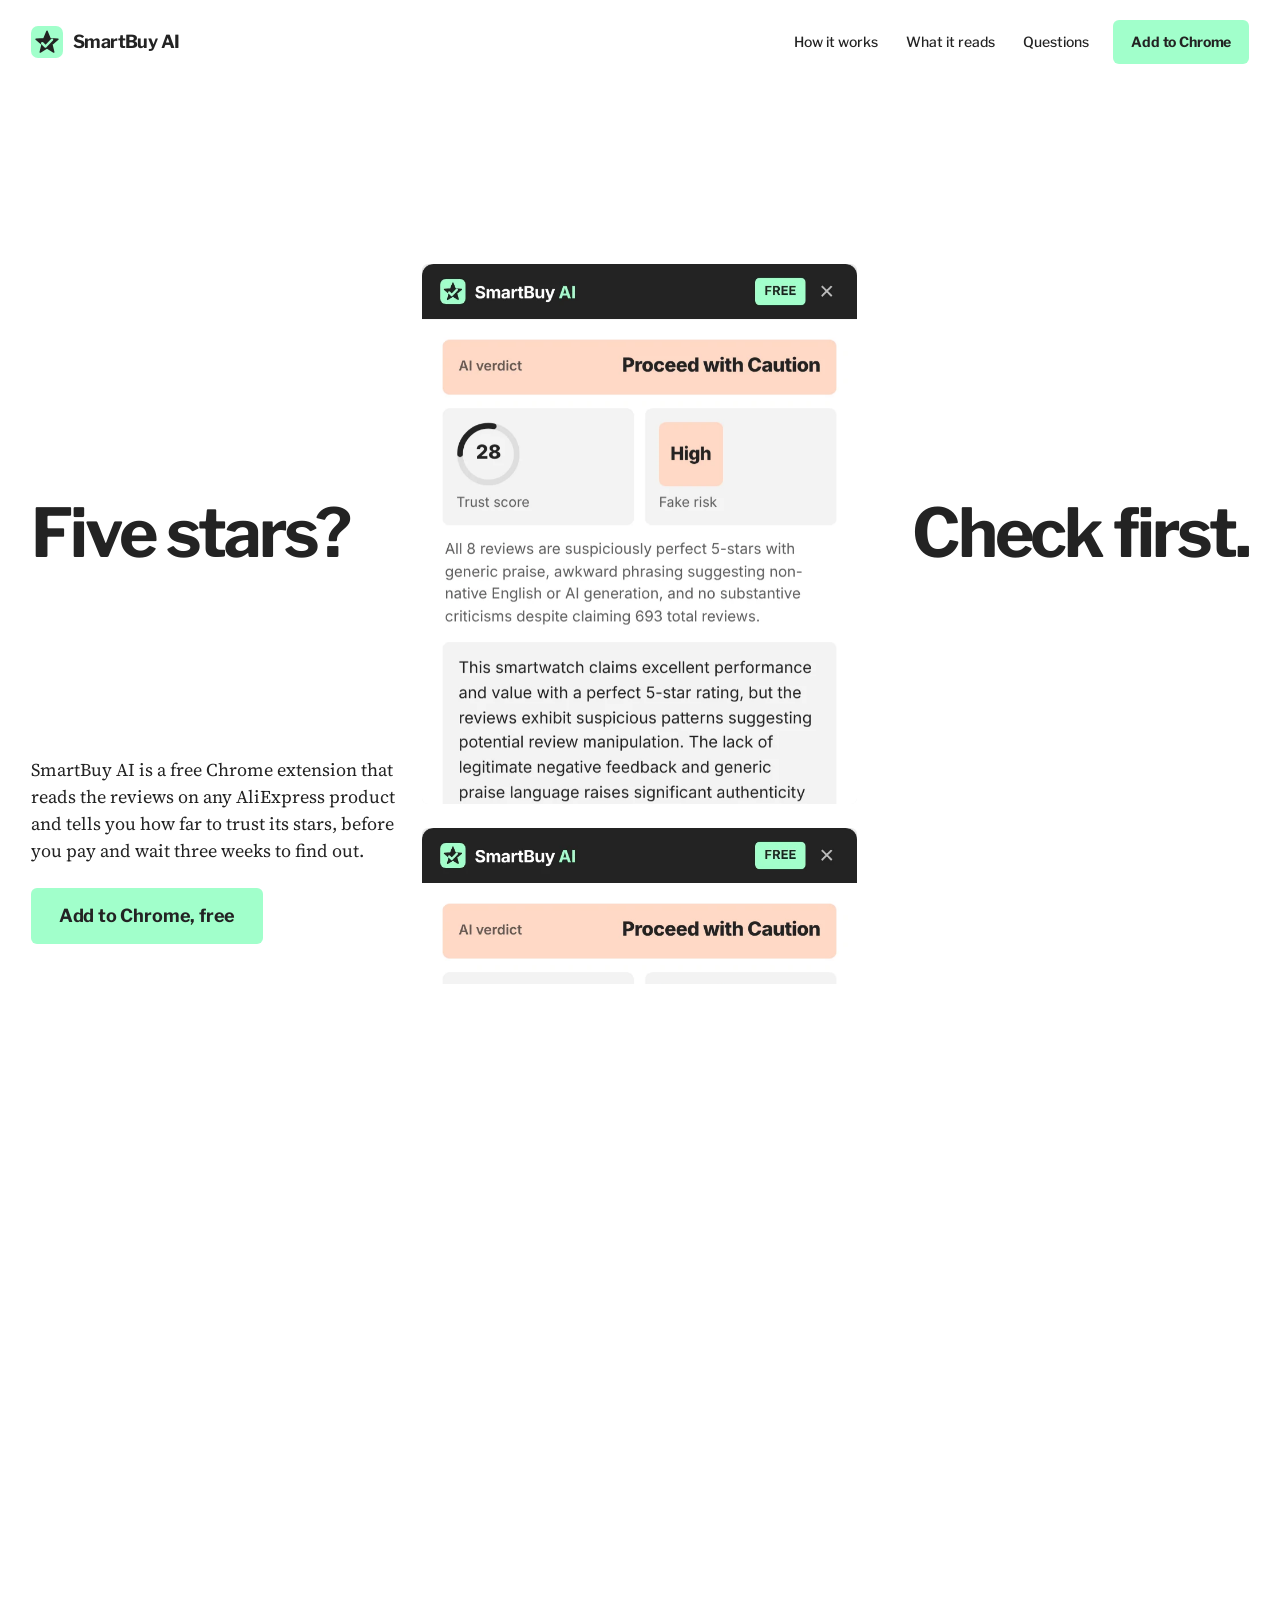
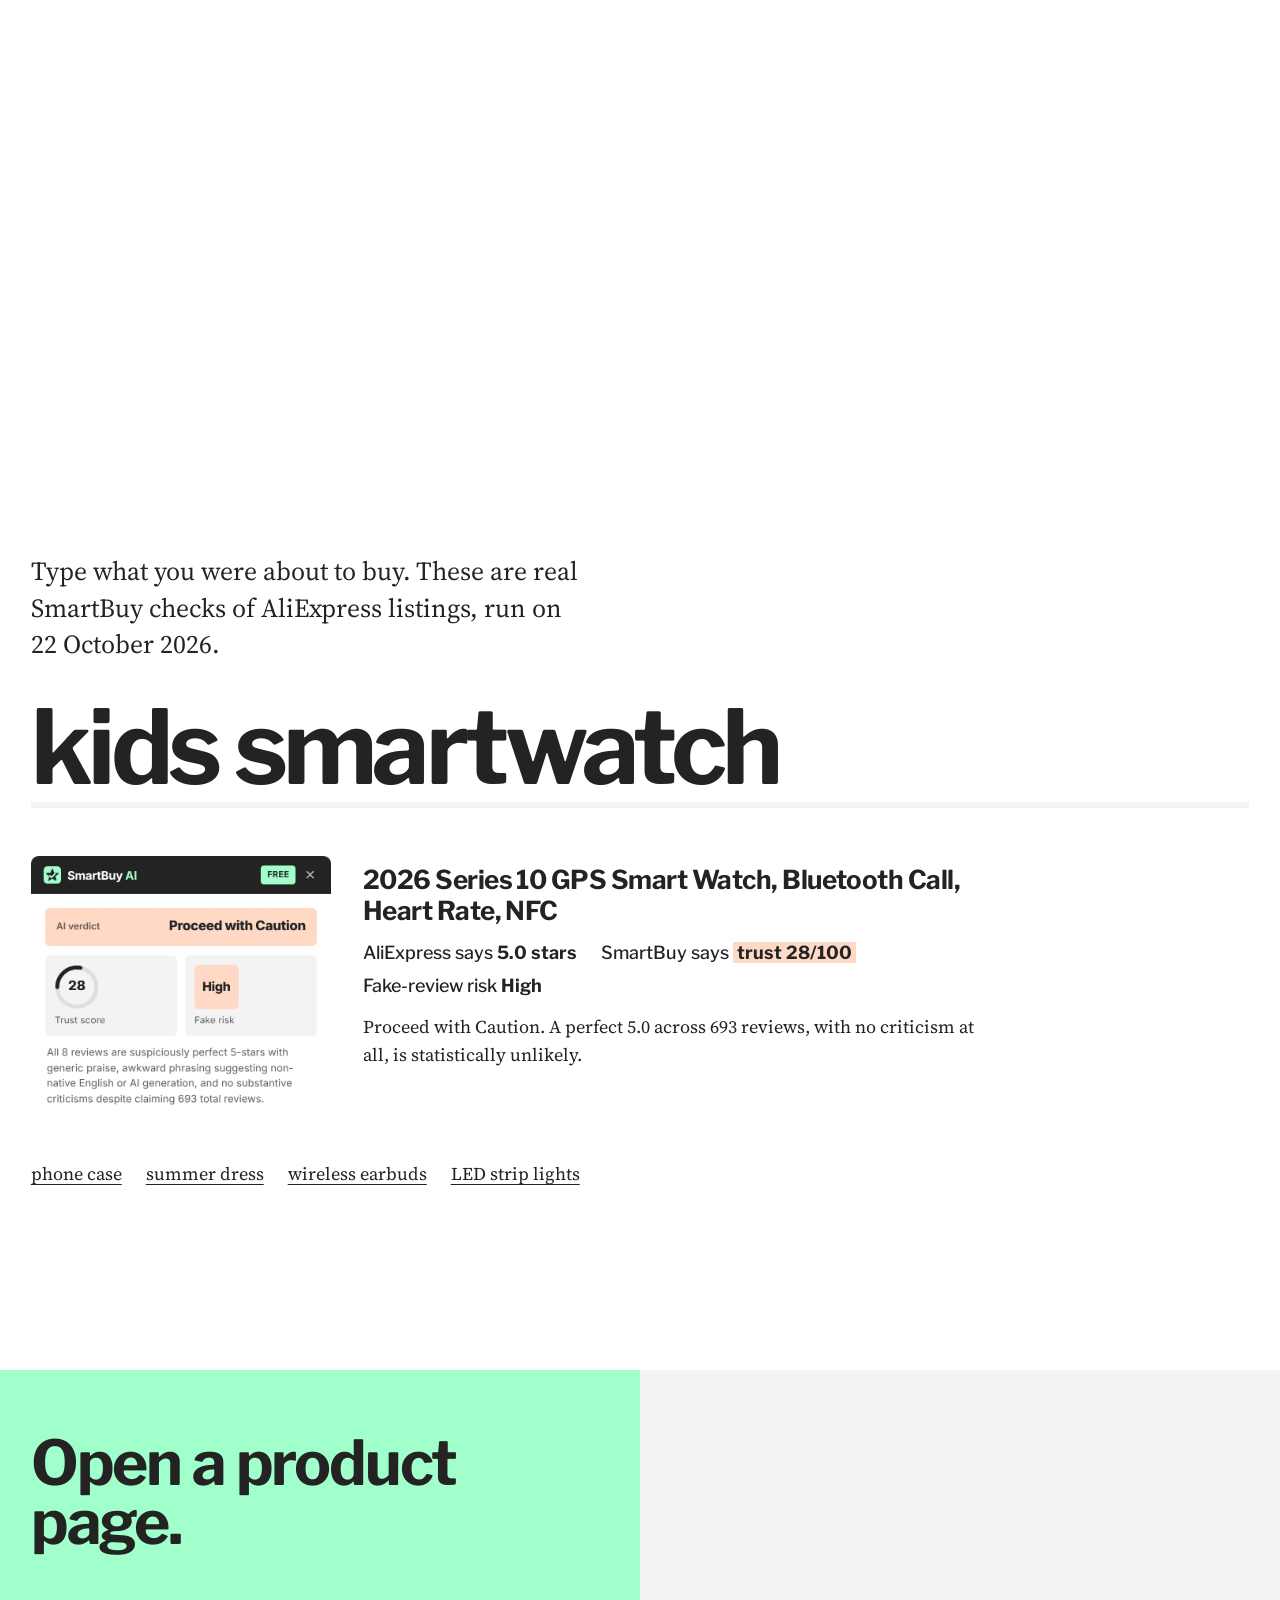
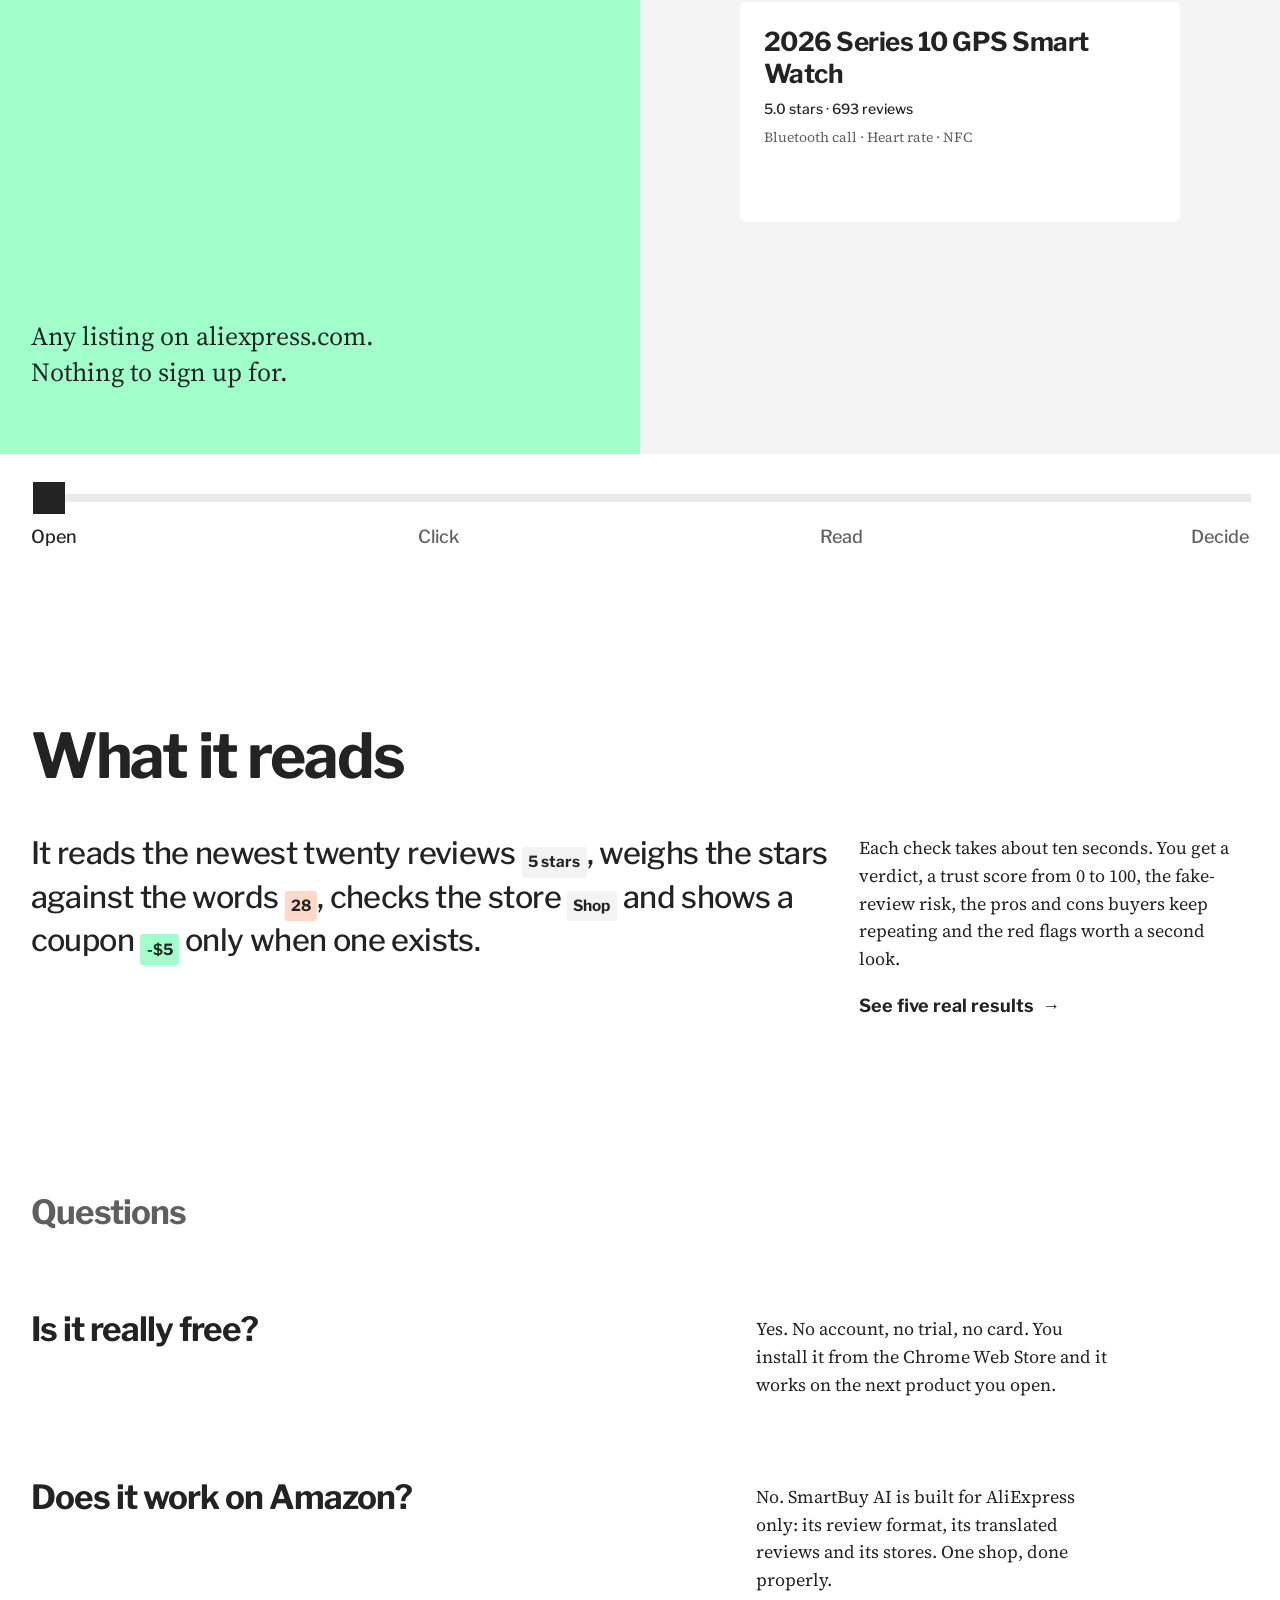
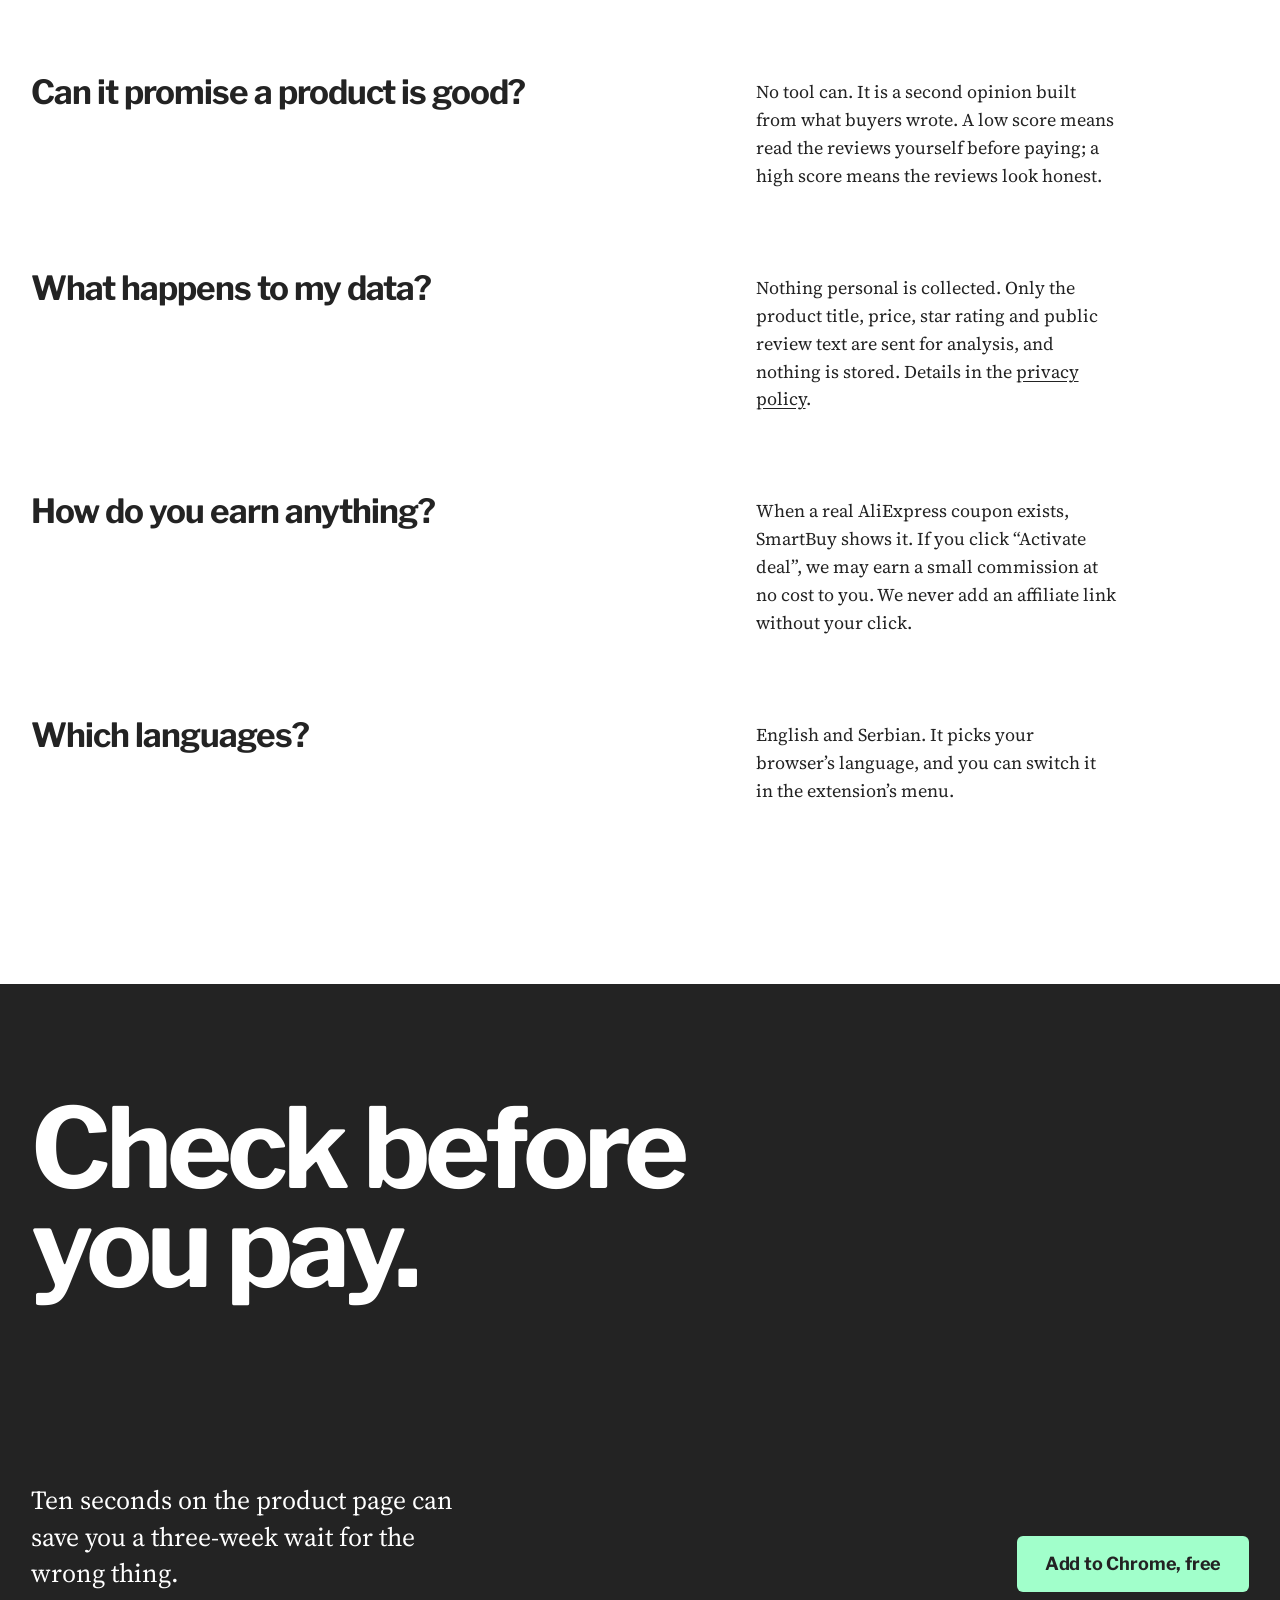
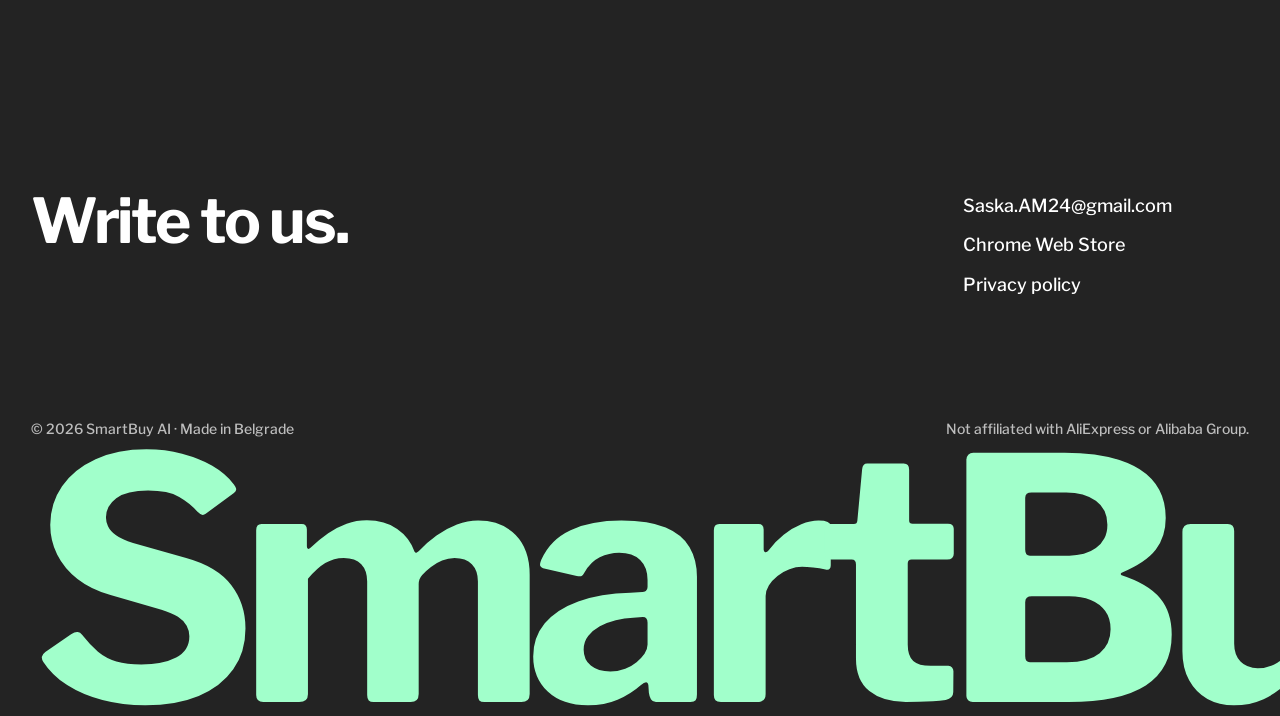
==== commit f39f5c59: "Add files via upload" ====
--- a/index.html
+++ b/index.html
@@ -2,892 +2,167 @@
 <html lang="en">
 <head>
 <meta charset="UTF-8">
-<meta name="google-site-verification" content="pvoxl9nX_0c6K1pBjYfM6OqbvAIkCu2kUFED3qy93RY" />
-<meta name="viewport" content="width=device-width, initial-scale=1.0">
-<link rel="canonical" href="https://smartbuyai.app/" />
-<title>SmartBuy AI – Stop Getting Fooled by Fake Amazon Reviews</title>
-<link rel="icon" type="image/x-icon" href="favicon-32x32.png">
-<meta name="description" content="Free Chrome extension that uses AI to detect fake Amazon reviews, summarize feedback, and tell you exactly what to buy.">
-<link href="https://fonts.googleapis.com/css2?family=Bricolage+Grotesque:wght@400;500;600;700;800&family=Instrument+Sans:wght@400;500;600&display=swap" rel="stylesheet">
-
-<style>
-:root {
---navy: #060d1a;
---navy2: #0c1a2e;
---navy3: #112240;
---blue: #2563eb;
---blue-light: #3b82f6;
---blue-glow: #60a5fa;
---cyan: #06b6d4;
---green: #10b981;
---green-light: #34d399;
---amber: #f59e0b;
---red: #ef4444;
---white: #f8fafc;
---muted: #94a3b8;
---border: rgba(255,255,255,0.07);
-}
-
-* { margin: 0; padding: 0; box-sizing: border-box; }
-
-html { scroll-behavior: smooth; }
-
-body {
-background: var(--navy);
-color: var(--white);
-font-family: 'Instrument Sans', sans-serif;
-overflow-x: hidden;
-line-height: 1.6;
-}
-
-h1, h2, h3, h4 {
-font-family: 'Bricolage Grotesque', sans-serif;
-}
-
-/* ── NOISE TEXTURE ── */
-body::before {
-content: '';
-position: fixed;
-inset: 0;
-background-image: url("data:image/svg+xml,%3Csvg viewBox='0 0 256 256' xmlns='http://www.w3.org/2000/svg'%3E%3Cfilter id='noise'%3E%3CfeTurbulence type='fractalNoise' baseFrequency='0.9' numOctaves='4' stitchTiles='stitch'/%3E%3C/filter%3E%3Crect width='100%25' height='100%25' filter='url(%23noise)' opacity='0.04'/%3E%3C/svg%3E");
-pointer-events: none;
-z-index: 0;
-opacity: 0.4;
-}
-
-/* ── NAV ── */
-nav {
-position: fixed;
-top: 0; left: 0; right: 0;
-z-index: 100;
-padding: 16px 40px;
-display: flex;
-align-items: center;
-justify-content: space-between;
-background: rgba(6, 13, 26, 0.8);
-backdrop-filter: blur(20px);
-border-bottom: 1px solid var(--border);
-}
-
-.nav-logo {
-display: flex;
-align-items: center;
-gap: 10px;
-text-decoration: none;
-}
-
-.nav-logo-icon {
-width: 34px; height: 34px;
-background: linear-gradient(135deg, #1d4ed8, #3b82f6);
-border-radius: 9px;
-display: flex; align-items: center; justify-content: center;
-font-size: 16px;
-}
-
-.nav-logo-text {
-font-family: 'Bricolage Grotesque', sans-serif;
-font-size: 18px;
-font-weight: 700;
-color: var(--white);
-letter-spacing: -0.4px;
-}
-
-.nav-logo-text em {
-color: var(--blue-glow);
-font-style: normal;
-}
-
-.nav-cta {
-background: var(--blue);
-color: white;
-text-decoration: none;
-padding: 9px 20px;
-border-radius: 8px;
-font-size: 14px;
-font-weight: 600;
-transition: background 0.2s, transform 0.2s;
-display: flex;
-align-items: center;
-gap: 6px;
-}
-
-.nav-cta:hover {
-background: var(--blue-light);
-transform: translateY(-1px);
-}
-
-/* ── HERO ── */
-.hero {
-position: relative;
-min-height: 100vh;
-display: flex;
-align-items: center;
-justify-content: center;
-text-align: center;
-padding: 120px 20px 80px;
-overflow: hidden;
-}
-
-.hero-bg {
-position: absolute;
-inset: 0;
-background:
-radial-gradient(ellipse 80% 60% at 50% 0%, rgba(37, 99, 235, 0.15) 0%, transparent 60%),
-radial-gradient(ellipse 60% 40% at 80% 50%, rgba(6, 182, 212, 0.08) 0%, transparent 50%),
-radial-gradient(ellipse 60% 40% at 20% 50%, rgba(16, 185, 129, 0.06) 0%, transparent 50%);
-}
-
-.hero-grid {
-position: absolute;
-inset: 0;
-background-image:
-linear-gradient(rgba(255,255,255,0.02) 1px, transparent 1px),
-linear-gradient(90deg, rgba(255,255,255,0.02) 1px, transparent 1px);
-background-size: 60px 60px;
-mask-image: radial-gradient(ellipse 80% 80% at 50% 50%, black 0%, transparent 70%);
-}
-
-.hero-content {
-position: relative;
-max-width: 780px;
-}
-
-.hero-badge {
-display: inline-flex;
-align-items: center;
-gap: 6px;
-background: rgba(16, 185, 129, 0.1);
-border: 1px solid rgba(16, 185, 129, 0.25);
-border-radius: 100px;
-padding: 6px 14px;
-font-size: 12px;
-font-weight: 600;
-color: var(--green-light);
-letter-spacing: 0.06em;
-text-transform: uppercase;
-margin-bottom: 28px;
-animation: fadeDown 0.6s ease both;
-}
-
-.badge-dot {
-width: 6px; height: 6px;
-background: var(--green-light);
-border-radius: 50%;
-animation: pulse 2s ease infinite;
-}
-
-@keyframes pulse { 0%,100%{opacity:1} 50%{opacity:0.3} }
-
-.hero h1 {
-font-size: clamp(40px, 6vw, 72px);
-font-weight: 800;
-line-height: 1.05;
-letter-spacing: -2px;
-margin-bottom: 20px;
-animation: fadeDown 0.6s ease 0.1s both;
-}
-
-.hero h1 .accent {
-background: linear-gradient(135deg, #60a5fa, #06b6d4);
--webkit-background-clip: text;
--webkit-text-fill-color: transparent;
-background-clip: text;
-}
-
-.hero h1 .accent-red {
-background: linear-gradient(135deg, #f87171, #fb923c);
--webkit-background-clip: text;
--webkit-text-fill-color: transparent;
-background-clip: text;
-}
-
-.hero-sub {
-font-size: 18px;
-color: var(--muted);
-max-width: 520px;
-margin: 0 auto 36px;
-line-height: 1.7;
-animation: fadeDown 0.6s ease 0.2s both;
-}
-
-.hero-actions {
-display: flex;
-align-items: center;
-justify-content: center;
-gap: 14px;
-flex-wrap: wrap;
-animation: fadeDown 0.6s ease 0.3s both;
-}
-
-.btn-primary {
-display: inline-flex;
-align-items: center;
-gap: 8px;
-background: var(--blue);
-color: white;
-text-decoration: none;
-padding: 14px 28px;
-border-radius: 10px;
-font-size: 16px;
-font-weight: 700;
-transition: all 0.2s;
-box-shadow: 0 0 40px rgba(37, 99, 235, 0.3);
-}
-
-.btn-primary:hover {
-background: var(--blue-light);
-transform: translateY(-2px);
-box-shadow: 0 0 60px rgba(37, 99, 235, 0.5);
-}
-
-.btn-secondary {
-display: inline-flex;
-align-items: center;
-gap: 8px;
-color: var(--muted);
-text-decoration: none;
-font-size: 14px;
-font-weight: 500;
-transition: color 0.2s;
-}
-
-.btn-secondary:hover { color: var(--white); }
-
-.hero-proof {
-margin-top: 48px;
-display: flex;
-align-items: center;
-justify-content: center;
-gap: 28px;
-flex-wrap: wrap;
-animation: fadeDown 0.6s ease 0.4s both;
-}
-
-.proof-item {
-display: flex;
-align-items: center;
-gap: 7px;
-font-size: 13px;
-color: var(--muted);
-}
-
-.proof-icon { color: var(--green-light); font-size: 14px; }
-
-/* ── FAKE REVIEW DEMO ── */
-.demo-section {
-padding: 100px 20px;
-position: relative;
-}
-
-.demo-section::before {
-content: '';
-position: absolute;
-top: 0; left: 50%;
-transform: translateX(-50%);
-width: 600px; height: 1px;
-background: linear-gradient(90deg, transparent, var(--blue), transparent);
-}
-
-.section-label {
-text-align: center;
-font-size: 11px;
-font-weight: 700;
-letter-spacing: 0.15em;
-text-transform: uppercase;
-color: var(--blue-glow);
-margin-bottom: 14px;
-}
-
-.section-title {
-text-align: center;
-font-size: clamp(28px, 4vw, 44px);
-font-weight: 800;
-letter-spacing: -1px;
-margin-bottom: 16px;
-line-height: 1.1;
-}
-
-.section-sub {
-text-align: center;
-color: var(--muted);
-font-size: 16px;
-max-width: 480px;
-margin: 0 auto 60px;
-}
-
-.demo-card {
-max-width: 700px;
-margin: 0 auto;
-background: var(--navy2);
-border: 1px solid var(--border);
-border-radius: 20px;
-overflow: hidden;
-box-shadow: 0 40px 120px rgba(0,0,0,0.5);
-}
-
-.demo-header {
-background: var(--navy3);
-padding: 14px 20px;
-display: flex;
-align-items: center;
-justify-content: space-between;
-border-bottom: 1px solid var(--border);
-}
-
-.demo-logo {
-display: flex;
-align-items: center;
-gap: 8px;
-font-family: 'Bricolage Grotesque', sans-serif;
-font-weight: 700;
-font-size: 15px;
-}
-
-.demo-logo em { color: var(--blue-glow); font-style: normal; }
-
-.demo-active {
-display: flex;
-align-items: center;
-gap: 5px;
-font-size: 11px;
-font-weight: 700;
-color: var(--green-light);
-text-transform: uppercase;
-letter-spacing: 0.06em;
-}
-
-.demo-body { padding: 24px; }
-
-.verdict-row {
-display: flex;
-align-items: center;
-justify-content: space-between;
-background: rgba(16, 185, 129, 0.08);
-border: 1px solid rgba(16, 185, 129, 0.2);
-border-radius: 12px;
-padding: 14px 18px;
-margin-bottom: 20px;
-}
-
-.verdict-label { font-size: 11px; color: var(--muted); font-weight: 600; text-transform: uppercase; letter-spacing: 0.06em; }
-.verdict-text { font-size: 17px; font-weight: 800; color: var(--green-light); }
-
-.scores-row {
-display: grid;
-grid-template-columns: 1fr 1fr;
-gap: 14px;
-margin-bottom: 20px;
-}
-
-.score-card {
-background: rgba(255,255,255,0.03);
-border: 1px solid var(--border);
-border-radius: 12px;
-padding: 16px;
-text-align: center;
-}
-
-.score-num {
-font-family: 'Bricolage Grotesque', sans-serif;
-font-size: 36px;
-font-weight: 800;
-color: var(--green-light);
-line-height: 1;
-margin-bottom: 4px;
-}
-
-.score-num.danger { color: #f87171; }
-
-.score-desc { font-size: 12px; color: var(--muted); }
-
-.proscons {
-display: grid;
-grid-template-columns: 1fr 1fr;
-gap: 14px;
-margin-bottom: 20px;
-}
-
-.pros, .cons {
-background: rgba(255,255,255,0.02);
-border: 1px solid var(--border);
-border-radius: 12px;
-padding: 14px;
-}
-
-.pros h4 { font-size: 11px; color: var(--green-light); text-transform: uppercase; letter-spacing: 0.06em; margin-bottom: 10px; font-weight: 700; }
-.cons h4 { font-size: 11px; color: #f87171; text-transform: uppercase; letter-spacing: 0.06em; margin-bottom: 10px; font-weight: 700; }
-
-.pros li, .cons li {
-list-style: none;
-font-size: 12px;
-color: #cbd5e1;
-padding: 3px 0;
-display: flex;
-gap: 6px;
-}
-
-/* ── FEATURES ── */
-.features-section {
-padding: 100px 20px;
-position: relative;
-}
-
-.features-grid {
-display: grid;
-grid-template-columns: repeat(auto-fit, minmax(280px, 1fr));
-gap: 20px;
-max-width: 1000px;
-margin: 0 auto;
-}
-
-.feature-card {
-background: var(--navy2);
-border: 1px solid var(--border);
-border-radius: 16px;
-padding: 28px;
-transition: border-color 0.3s, transform 0.3s;
-}
-
-.feature-card:hover {
-border-color: rgba(37, 99, 235, 0.4);
-transform: translateY(-4px);
-}
-
-.feature-icon {
-width: 48px; height: 48px;
-border-radius: 12px;
-display: flex; align-items: center; justify-content: center;
-font-size: 22px;
-margin-bottom: 16px;
-}
-
-.icon-blue { background: rgba(37, 99, 235, 0.15); }
-.icon-green { background: rgba(16, 185, 129, 0.15); }
-.icon-amber { background: rgba(245, 158, 11, 0.15); }
-.icon-red { background: rgba(239, 68, 68, 0.15); }
-
-.feature-card h3 {
-font-size: 18px;
-font-weight: 700;
-margin-bottom: 8px;
-letter-spacing: -0.3px;
-}
-
-.feature-card p {
-font-size: 14px;
-color: var(--muted);
-line-height: 1.6;
-}
-
-/* ── HOW IT WORKS ── */
-.how-section {
-padding: 100px 20px;
-background: linear-gradient(180deg, transparent, rgba(37,99,235,0.04), transparent);
-}
-
-.steps {
-display: grid;
-grid-template-columns: repeat(auto-fit, minmax(220px, 1fr));
-gap: 0;
-max-width: 900px;
-margin: 0 auto;
-position: relative;
-}
-
-.steps::before {
-content: '';
-position: absolute;
-top: 32px;
-left: 15%;
-right: 15%;
-height: 1px;
-background: linear-gradient(90deg, transparent, var(--blue), var(--blue), transparent);
-opacity: 0.3;
-}
-
-.step {
-text-align: center;
-padding: 0 24px;
-}
-
-.step-num {
-width: 64px; height: 64px;
-border-radius: 50%;
-background: var(--navy2);
-border: 2px solid var(--blue);
-display: flex; align-items: center; justify-content: center;
-font-family: 'Bricolage Grotesque', sans-serif;
-font-size: 22px;
-font-weight: 800;
-color: var(--blue-glow);
-margin: 0 auto 20px;
-box-shadow: 0 0 30px rgba(37, 99, 235, 0.2);
-}
-
-.step h3 {
-font-size: 16px;
-font-weight: 700;
-margin-bottom: 8px;
-}
-
-.step p {
-font-size: 13px;
-color: var(--muted);
-}
-
-/* ── SOCIAL PROOF ── */
-.proof-section {
-padding: 80px 20px;
-}
-
-.stats-row {
-display: flex;
-justify-content: center;
-gap: 60px;
-flex-wrap: wrap;
-max-width: 700px;
-margin: 0 auto 80px;
-}
-
-.stat {
-text-align: center;
-}
-
-.stat-num {
-font-family: 'Bricolage Grotesque', sans-serif;
-font-size: 48px;
-font-weight: 800;
-letter-spacing: -2px;
-background: linear-gradient(135deg, #60a5fa, #34d399);
--webkit-background-clip: text;
--webkit-text-fill-color: transparent;
-background-clip: text;
-line-height: 1;
-margin-bottom: 6px;
-}
-
-.stat-label {
-font-size: 13px;
-color: var(--muted);
-}
-
-/* ── CTA ── */
-.cta-section {
-padding: 100px 20px;
-text-align: center;
-position: relative;
-overflow: hidden;
-}
-
-.cta-glow {
-position: absolute;
-width: 500px; height: 500px;
-background: radial-gradient(circle, rgba(37, 99, 235, 0.12) 0%, transparent 70%);
-top: 50%; left: 50%;
-transform: translate(-50%, -50%);
-pointer-events: none;
-}
-
-.cta-section h2 {
-font-size: clamp(32px, 5vw, 56px);
-font-weight: 800;
-letter-spacing: -1.5px;
-margin-bottom: 16px;
-}
-
-.cta-section p {
-color: var(--muted);
-font-size: 16px;
-margin-bottom: 36px;
-}
-
-/* ── FOOTER ── */
-footer {
-border-top: 1px solid var(--border);
-padding: 32px 40px;
-display: flex;
-align-items: center;
-justify-content: space-between;
-flex-wrap: wrap;
-gap: 16px;
-}
-
-.footer-copy {
-font-size: 13px;
-color: var(--muted);
-}
-
-.footer-links {
-display: flex;
-gap: 24px;
-}
-
-.footer-links a {
-font-size: 13px;
-color: var(--muted);
-text-decoration: none;
-transition: color 0.2s;
-}
-
-.footer-links a:hover { color: var(--white); }
-
-/* ── ANIMATIONS ── */
-@keyframes fadeDown {
-from { opacity: 0; transform: translateY(-12px); }
-to { opacity: 1; transform: translateY(0); }
-}
-
-@keyframes fadeUp {
-from { opacity: 0; transform: translateY(20px); }
-to { opacity: 1; transform: translateY(0); }
-}
-
-.fade-up {
-opacity: 0;
-animation: fadeUp 0.6s ease forwards;
-}
-
-/* ── CHROME BADGE ── */
-.chrome-badge {
-display: inline-flex;
-align-items: center;
-gap: 8px;
-background: rgba(255,255,255,0.05);
-border: 1px solid var(--border);
-border-radius: 100px;
-padding: 8px 16px;
-font-size: 12px;
-color: var(--muted);
-margin-bottom: 20px;
-}
-
-@media (max-width: 640px) {
-nav { padding: 14px 20px; }
-.steps::before { display: none; }
-.stats-row { gap: 32px; }
-.proscons, .scores-row { grid-template-columns: 1fr; }
-footer { flex-direction: column; text-align: center; }
-}
-</style>
+<meta name="viewport" content="width=device-width, initial-scale=1">
+<meta name="google-site-verification" content="pvoxl9nX_0c6K1pBjYfM6OqbvAIkCu2kUFED3qy93RY">
+<title>SmartBuy AI – Check AliExpress Reviews Before You Pay</title>
+<meta name="description" content="Free Chrome extension that reads AliExpress reviews and gives you a trust score, fake-review risk and a clear buy or avoid verdict before you pay. No signup.">
+<link rel="canonical" href="https://smartbuyai.app/">
+<link rel="icon" type="image/svg+xml" href="assets/icon.svg">
+<link rel="icon" type="image/png" sizes="32x32" href="favicon-32x32.png">
+<link rel="apple-touch-icon" href="apple-touch-icon.png">
+<meta property="og:title" content="SmartBuy AI – Check AliExpress reviews before you pay">
+<meta property="og:description" content="A free Chrome extension that reads AliExpress reviews and tells you how much to trust five stars.">
+<meta property="og:image" content="https://smartbuyai.app/assets/og-image.png">
+<meta property="og:url" content="https://smartbuyai.app/">
+<meta name="twitter:card" content="summary_large_image">
+<link rel="preconnect" href="https://fonts.googleapis.com">
+<link rel="preconnect" href="https://fonts.gstatic.com" crossorigin>
+<link href="https://fonts.googleapis.com/css2?family=Libre+Franklin:wght@500;700&family=Source+Serif+4:ital,wght@0,400;0,600;1,400&display=swap" rel="stylesheet">
+<link rel="stylesheet" href="assets/site.css">
 </head>
 <body>
 
-<!-- NAV -->
-<nav>
-<a href="#" class="nav-logo">
-<div class="nav-logo-icon">⚡</div>
-<span class="nav-logo-text">SmartBuy <em>AI</em></span>
-</a>
-<a href="https://chromewebstore.google.com/detail/fohigeokjmhloceeemnmdfaklpnoaook?utm_source=item-share-cb" class="nav-cta">
-Add to Chrome — Free
-</a>
-</nav>
+<header class="bar">
+  <a class="wordmark" href="/" aria-label="SmartBuy AI home">
+    <img src="assets/logo-mark.svg" alt="" width="32" height="32"><span>SmartBuy AI</span>
+  </a>
+  <nav class="bar-links" aria-label="Main">
+    <a href="#how">How it works</a>
+    <a href="#reads">What it reads</a>
+    <a href="#questions">Questions</a>
+  </nav>
+  <a class="btn btn-small" href="https://chromewebstore.google.com/detail/fohigeokjmhloceeemnmdfaklpnoaook">Add to Chrome</a>
+</header>
 
-<!-- HERO -->
-<section class="hero">
-<div class="hero-bg"></div>
-<div class="hero-grid"></div>
-<div class="hero-content">
-<div class="chrome-badge">
-🟢 &nbsp;Free Chrome Extension · No signup required
-</div>
-<div class="hero-badge">
-<div class="badge-dot"></div>
-AI-Powered Review Analysis
-</div>
-<h1>
-Stop getting fooled by<br>
-<span class="accent-red">fake Amazon reviews</span>
-</h1>
-<p class="hero-sub">
-SmartBuy AI analyzes hundreds of reviews in seconds — detecting fakes, summarizing feedback, and giving you a clear Buy or Avoid verdict. Completely free.
-</p>
-<div class="hero-actions">
-<a href="https://chromewebstore.google.com/detail/fohigeokjmhloceeemnmdfaklpnoaook?utm_source=item-share-cb" class="btn-primary">
-⚡ Add to Chrome — It's Free
-</a>
-<a href="#how" class="btn-secondary">
-See how it works →
-</a>
-</div>
-<div class="hero-proof">
-<div class="proof-item">
-<span class="proof-icon">✓</span>
-<span>100% Free</span>
-</div>
-<div class="proof-item">
-<span class="proof-icon">✓</span>
-<span>No account needed</span>
-</div>
-<div class="proof-item">
-<span class="proof-icon">✓</span>
-<span>Works on all Amazon sites</span>
-</div>
-<div class="proof-item">
-<span class="proof-icon">✓</span>
-<span>Powered by Claude AI</span>
-</div>
-</div>
-</div>
+<main>
+
+<!-- HERO: the sentence split by a reel of real verdicts -->
+<section class="hero" aria-labelledby="hero-title">
+  <div class="hero-stage">
+    <h1 id="hero-title" class="hero-title"><span class="half half-a">Five stars?</span> <span class="half half-b">Check first.</span></h1>
+    <div class="reel" aria-label="Real SmartBuy results on AliExpress listings, checked 22 October 2026">
+      <div class="reel-track" id="reel-track">
+        <figure class="reel-frame"><img src="assets/shots/panel-smartwatch.webp" width="760" height="2186" alt="SmartBuy result for a 5.0-star smartwatch with 693 reviews: Proceed with Caution, trust score 28, high fake-review risk"></figure>
+        <figure class="reel-frame"><img src="assets/shots/panel-ledstrip.webp" width="760" height="2096" loading="lazy" alt="SmartBuy result for a 5.0-star LED strip: Proceed with Caution, trust score 45, high fake-review risk"></figure>
+        <figure class="reel-frame"><img src="assets/shots/panel-earbuds.webp" width="760" height="2140" loading="lazy" alt="SmartBuy result for 4.3-star wireless earbuds: Proceed with Caution, trust score 42"></figure>
+        <figure class="reel-frame"><img src="assets/shots/panel-phonecase.webp" width="760" height="2220" loading="lazy" alt="SmartBuy result for a 4.8-star phone case: Proceed with Caution, trust score 62"></figure>
+        <figure class="reel-frame"><img src="assets/shots/panel-dress.webp" width="760" height="2100" loading="lazy" alt="SmartBuy result for a 4.8-star summer dress: Recommended, trust score 72"></figure>
+      </div>
+    </div>
+    <p class="hero-lede">SmartBuy AI is a free Chrome extension that reads the reviews on any AliExpress product and tells you how far to trust its stars, before you pay and wait three weeks to find out.</p>
+    <a class="btn hero-btn" href="https://chromewebstore.google.com/detail/fohigeokjmhloceeemnmdfaklpnoaook">Add to Chrome, free</a>
+  </div>
 </section>
 
-<!-- DEMO -->
-<section class="demo-section">
-<div class="section-label">Live Preview</div>
-<h2 class="section-title">See it in action</h2>
-<p class="section-sub">This is what appears on every Amazon product page after you install SmartBuy AI</p>
-
-<div class="demo-card">
-<div class="demo-header">
-<div class="demo-logo">⚡ SmartBuy <em>AI</em></div>
-<div class="demo-active">
-<div class="badge-dot"></div>
-Analysis complete
-</div>
-</div>
-<div class="demo-body">
-<div class="verdict-row">
-<span class="verdict-label">AI Verdict</span>
-<span class="verdict-text">✓ Highly Recommended</span>
-</div>
-<div class="scores-row">
-<div class="score-card">
-<div class="score-num">87</div>
-<div class="score-desc">Trust Score out of 100</div>
-</div>
-<div class="score-card">
-<div class="score-num danger">Low</div>
-<div class="score-desc">Fake Review Risk</div>
-</div>
-</div>
-<div class="proscons">
-<div class="pros">
-<h4>✓ Pros</h4>
-<ul>
-<li>✅ Excellent battery life — 30+ hrs</li>
-<li>✅ Premium build quality, solid feel</li>
-<li>✅ Great value for the price</li>
-</ul>
-</div>
-<div class="cons">
-<h4>✗ Cons</h4>
-<ul>
-<li>❌ Charging case scratches easily</li>
-<li>❌ Bass could be stronger</li>
-<li>❌ Touch controls take getting used to</li>
-</ul>
-</div>
-</div>
-<div style="background:rgba(255,255,255,0.03);border:1px solid rgba(255,255,255,0.07);border-radius:10px;padding:14px;font-size:13px;color:#94a3b8;line-height:1.6;">
-<strong style="color:#cbd5e1;">AI Summary:</strong> This product has a strong trust score backed by consistent, detailed reviews over 18+ months. Most buyers praise the battery life and sound quality. The minor complaints about the case are cosmetic only.
-<div style="margin-top:8px;font-size:12px;color:#60a5fa;">🎯 Best for: Everyday commuters and remote workers who need reliable wireless audio.</div>
-</div>
-</div>
-</div>
+<!-- SHOWCASE: a headline you can type -->
+<section class="showcase" id="try" aria-labelledby="try-title">
+  <h2 id="try-title" class="vh">Try a real result</h2>
+  <p class="showcase-lede">Type what you were about to buy. These are real SmartBuy checks of AliExpress listings, run on 22 October 2026.</p>
+  <div class="typeline" data-ui>
+    <label for="query" class="vh">What are you buying on AliExpress?</label>
+    <input id="query" class="typeline-input" type="text" value="kids smartwatch" autocomplete="off" spellcheck="false">
+  </div>
+  <div class="answer" id="answer" data-ui aria-live="polite"></div>
+  <div class="examples" aria-label="Examples">
+    <button type="button" data-q="phone case">phone case</button>
+    <button type="button" data-q="summer dress">summer dress</button>
+    <button type="button" data-q="wireless earbuds">wireless earbuds</button>
+    <button type="button" data-q="LED strip lights">LED strip lights</button>
+  </div>
 </section>
 
-<!-- FEATURES -->
-<section class="features-section">
-<div class="section-label">Features</div>
-<h2 class="section-title">Everything you need to<br>shop smarter</h2>
-<p class="section-sub">All features are free. No hidden costs, no signup, no tracking.</p>
-
-<div class="features-grid">
-<div class="feature-card">
-<div class="feature-icon icon-red">🕵️</div>
-<h3>Fake Review Detection</h3>
-<p>Our AI scores review authenticity from 0–100, detecting unnatural patterns, incentivized reviews, and bot activity that Amazon doesn't catch.</p>
-</div>
-<div class="feature-card">
-<div class="feature-icon icon-blue">💬</div>
-<h3>Instant AI Summary</h3>
-<p>Instead of reading 500 reviews, get the top 3 pros and cons in seconds — extracted directly from what real customers said.</p>
-</div>
-<div class="feature-card">
-<div class="feature-icon icon-green">✅</div>
-<h3>Buy / Avoid Verdict</h3>
-<p>Clear, honest AI verdict: Highly Recommended, Recommended, Proceed with Caution, or Avoid — no ambiguity.</p>
-</div>
-<div class="feature-card">
-<div class="feature-icon icon-amber">🚩</div>
-<h3>Red Flag Alerts</h3>
-<p>Get warned about suspicious patterns like sudden rating spikes, review flooding, and misleading product descriptions.</p>
-</div>
-</div>
+<!-- HOW IT WORKS: drag through the stages -->
+<section class="how" id="how" aria-labelledby="how-title">
+  <div class="how-fields">
+    <div class="how-left">
+      <h2 id="how-title" class="how-clause">Open a product page.</h2>
+      <p class="how-note" id="how-note">Any listing on aliexpress.com. Nothing to sign up for.</p>
+    </div>
+    <div class="how-right">
+      <div class="stage-ui" data-ui id="stage-ui"></div>
+    </div>
+  </div>
+  <div class="how-slider">
+    <label for="stage" class="vh">Stage</label>
+    <span class="fill" aria-hidden="true"></span>
+    <input id="stage" type="range" min="0" max="3" step="1" value="0">
+    <ol class="stage-names">
+      <li data-s="0">Open</li><li data-s="1">Click</li><li data-s="2">Read</li><li data-s="3">Decide</li>
+    </ol>
+  </div>
 </section>
 
-<!-- HOW IT WORKS -->
-<section class="how-section" id="how">
-<div class="section-label">How It Works</div>
-<h2 class="section-title">3 steps to smarter shopping</h2>
-<p class="section-sub" style="margin-bottom:60px;">Takes 30 seconds to install, works automatically forever after.</p>
-
-<div class="steps">
-<div class="step">
-<div class="step-num">1</div>
-<h3>Install the extension</h3>
-<p>One click from the Chrome Web Store. No signup, no email, no credit card.</p>
-</div>
-<div class="step">
-<div class="step-num">2</div>
-<h3>Browse Amazon normally</h3>
-<p>Open any product page. SmartBuy AI automatically appears in the review section.</p>
-</div>
-<div class="step">
-<div class="step-num">3</div>
-<h3>Get instant AI analysis</h3>
-<p>Click Analyze and get a full verdict, summary, and fake review score in seconds.</p>
-</div>
-</div>
+<!-- FEATURES: a paragraph with picture words -->
+<section class="reads" id="reads" aria-labelledby="reads-title">
+  <h2 id="reads-title" class="reads-title">What it reads</h2>
+  <p class="reads-text">
+    It reads the newest twenty reviews <span class="slot" data-ui><span class="chip-review">5 stars</span></span>, weighs the stars against the words <span class="slot" data-ui><span class="chip-ring">28</span></span>, checks the store <span class="slot" data-ui><span class="chip-store">Shop</span></span> and shows a coupon <span class="slot" data-ui><span class="chip-code">-$5</span></span> only when one exists.
+  </p>
+  <div class="reads-aside">
+    <p>Each check takes about ten seconds. You get a verdict, a trust score from 0 to 100, the fake-review risk, the pros and cons buyers keep repeating and the red flags worth a second look.</p>
+    <a class="link-arrow" href="#try">See five real results</a>
+  </div>
 </section>
 
-<!-- STATS -->
-<section class="proof-section">
-<div class="stats-row">
-<div class="stat">
-<div class="stat-num">4.2B</div>
-<div class="stat-label">Fake reviews on Amazon per year</div>
-</div>
-<div class="stat">
-<div class="stat-num">42%</div>
-<div class="stat-label">Of shoppers misled by fake reviews</div>
-</div>
-<div class="stat">
-<div class="stat-num">$0</div>
-<div class="stat-label">Cost to you, forever</div>
-</div>
-</div>
+<!-- FAQ: large questions, answers beside -->
+<section class="faq" id="questions" aria-labelledby="faq-title">
+  <div class="faq-row">
+    <h2 id="faq-title" class="faq-q faq-head">Questions</h2>
+    <div></div>
+  </div>
+  <div class="faq-row">
+    <h3 class="faq-q">Is it really free?</h3>
+    <p class="faq-a">Yes. No account, no trial, no card. You install it from the Chrome Web Store and it works on the next product you open.</p>
+  </div>
+  <div class="faq-row">
+    <h3 class="faq-q">Does it work on Amazon?</h3>
+    <p class="faq-a">No. SmartBuy AI is built for AliExpress only: its review format, its translated reviews and its stores. One shop, done properly.</p>
+  </div>
+  <div class="faq-row">
+    <h3 class="faq-q">Can it promise a product is good?</h3>
+    <p class="faq-a">No tool can. It is a second opinion built from what buyers wrote. A low score means read the reviews yourself before paying; a high score means the reviews look honest.</p>
+  </div>
+  <div class="faq-row">
+    <h3 class="faq-q">What happens to my data?</h3>
+    <p class="faq-a">Nothing personal is collected. Only the product title, price, star rating and public review text are sent for analysis, and nothing is stored. Details in the <a href="privacy.html">privacy policy</a>.</p>
+  </div>
+  <div class="faq-row">
+    <h3 class="faq-q">How do you earn anything?</h3>
+    <p class="faq-a">When a real AliExpress coupon exists, SmartBuy shows it. If you click “Activate deal”, we may earn a small commission at no cost to you. We never add an affiliate link without your click.</p>
+  </div>
+  <div class="faq-row">
+    <h3 class="faq-q">Which languages?</h3>
+    <p class="faq-a">English and Serbian. It picks your browser’s language, and you can switch it in the extension’s menu.</p>
+  </div>
 </section>
 
-<!-- CTA -->
-<section class="cta-section" id="install">
-<div class="cta-glow"></div>
-<h2>Ready to shop smarter?</h2>
-<p>Join thousands of shoppers who never get fooled by fake reviews.</p>
-<a href="https://chromewebstore.google.com/detail/fohigeokjmhloceeemnmdfaklpnoaook?utm_source=item-share-cb" class="btn-primary" style="font-size:17px;padding:16px 36px;">
-⚡ Add SmartBuy AI to Chrome — Free
-</a>
-<div class="hero-proof" style="margin-top:28px;">
-<div class="proof-item"><span class="proof-icon">✓</span><span>Free forever</span></div>
-<div class="proof-item"><span class="proof-icon">✓</span><span>No signup</span></div>
-<div class="proof-item"><span class="proof-icon">✓</span><span>Works instantly</span></div>
-</div>
+<!-- CTA: the idea again, inverted -->
+<section class="close" aria-labelledby="close-title">
+  <h2 id="close-title" class="close-title">Check before<br>you pay.</h2>
+  <div class="close-foot">
+    <p>Ten seconds on the product page can save you a three-week wait for the wrong thing.</p>
+    <a class="btn" href="https://chromewebstore.google.com/detail/fohigeokjmhloceeemnmdfaklpnoaook">Add to Chrome, free</a>
+  </div>
 </section>
 
-<!-- FOOTER -->
-<footer>
-<div class="nav-logo">
-<div class="nav-logo-icon" style="width:28px;height:28px;font-size:13px;">⚡</div>
-<span class="nav-logo-text" style="font-size:15px;">SmartBuy <em>AI</em></span>
-</div>
-<span class="footer-copy">© 2026 SmartBuy AI. All rights reserved.</span>
-<div class="footer-links">
-<a href="/blog-fake-reviews.html">How to Spot Fake Amazon Reviews →</a>
-<a href="/blog-fakespot-shutdown.html">Fakespot Alternative →</a>
-<a href="privacy.html">Privacy Policy</a>
-<a href="mailto:Saska.AM24@gmail.com">Contact</a>
-</div>
+</main>
+
+<footer class="foot">
+  <div class="foot-top">
+    <h2 class="foot-invite">Write to us.</h2>
+    <ul class="foot-links">
+      <li><a href="mailto:Saska.AM24@gmail.com">Saska.AM24@gmail.com</a></li>
+      <li><a href="https://chromewebstore.google.com/detail/fohigeokjmhloceeemnmdfaklpnoaook">Chrome Web Store</a></li>
+      <li><a href="privacy.html">Privacy policy</a></li>
+    </ul>
+  </div>
+  <div class="foot-legal">
+    <span>© 2026 SmartBuy AI · Made in Belgrade</span>
+    <span>Not affiliated with AliExpress or Alibaba Group.</span>
+  </div>
+  <p class="foot-name" aria-hidden="true">SmartBuy</p>
 </footer>
 
+<script src="assets/site.js"></script>
 </body>
 </html>
--- a/assets/site.css
+++ b/assets/site.css
@@ -0,0 +1,289 @@
+/* SmartBuy AI · site styles
+   Direction: "The sentence is the layout" · type Libre Franklin / Source Serif 4 · palette greys and mint */
+
+:root {
+  --bg: #ffffff;
+  --surface: #f3f3f3;
+  --surface-2: #e9e9e9;
+  --ink: #232323;
+  --muted: #5f5f5f;
+  --accent: #a1ffcb;
+  --accent-ink: #232323;
+  --warn: #ffd9c7;
+  --mid: #fff0b8;
+
+  --display: 'Libre Franklin', 'Helvetica Neue', Arial, sans-serif;
+  --text: 'Source Serif 4', Georgia, 'Times New Roman', serif;
+
+  --step-small: clamp(0.8125rem, 0.79rem + 0.1vw, 0.875rem);
+  --step-body: 1.125rem;
+  --step-lead: clamp(1.25rem, 1.1rem + 0.7vw, 1.625rem);
+  --step-head: clamp(2rem, 1.3rem + 3.2vw, 4rem);
+  --step-display: clamp(3rem, 1.2rem + 7.4vw, 8.25rem);
+
+  --margin: clamp(16px, 2.4vw, 32px);
+  --gap-section: clamp(120px, 14vw, 200px);
+  --radius: 6px;
+  --ease-out: cubic-bezier(.16, 1, .3, 1);
+}
+
+*, *::before, *::after { box-sizing: border-box; }
+html { -webkit-text-size-adjust: 100%; scroll-behavior: smooth; }
+body {
+  margin: 0;
+  background: var(--bg);
+  color: var(--ink);
+  font-family: var(--text);
+  font-size: var(--step-body);
+  line-height: 1.55;
+  -webkit-font-smoothing: antialiased;
+}
+img { display: block; max-width: 100%; }
+a { color: inherit; }
+p { margin: 0; }
+h1, h2, h3 { margin: 0; font-family: var(--display); font-weight: 700; letter-spacing: -0.035em; line-height: 0.95; }
+:focus-visible { outline: 3px solid var(--ink); outline-offset: 3px; }
+::selection { background: var(--accent); color: var(--ink); }
+.vh { position: absolute !important; width: 1px; height: 1px; overflow: hidden; clip: rect(0 0 0 0); white-space: nowrap; }
+
+/* ---------- buttons ---------- */
+.btn {
+  display: inline-flex; align-items: center; justify-content: center;
+  min-height: 56px; padding: 0 28px;
+  background: var(--accent); color: var(--accent-ink);
+  font: 700 var(--step-body)/1 var(--display); letter-spacing: -0.01em;
+  text-decoration: none; border-radius: var(--radius);
+  transition: transform 180ms var(--ease-out), background-color 180ms ease;
+}
+.btn:hover { background: #8ef5bb; }
+.btn:active { transform: translateY(1px) scale(0.985); }
+.btn-small { min-height: 44px; padding: 0 18px; font-size: 14px; }
+
+/* ---------- top bar ---------- */
+.bar {
+  position: relative; z-index: 5;
+  display: flex; align-items: center; justify-content: space-between; gap: 24px;
+  padding: 20px var(--margin);
+}
+.wordmark { display: inline-flex; align-items: center; gap: 10px; text-decoration: none; font: 700 18px/1 var(--display); letter-spacing: -0.03em; }
+.bar-links { display: flex; gap: 28px; margin-left: auto; }
+.bar-links a { font: 500 14px/1 var(--display); text-decoration: underline; text-decoration-color: transparent; text-decoration-thickness: 2px; text-underline-offset: 6px; padding: 8px 0; transition: text-decoration-color 200ms ease; }
+.bar-links a:hover { text-decoration-color: var(--ink); }
+
+/* ---------- hero: sentence split by a reel ---------- */
+.hero { position: relative; height: 210vh; }
+.hero-stage {
+  position: sticky; top: 0; height: 100svh; min-height: 640px;
+  display: grid; grid-template-columns: 1fr minmax(320px, 34vw) 1fr; grid-template-rows: 1fr;
+  padding: 0 var(--margin); column-gap: 24px; overflow: hidden;
+}
+.hero-title {
+  grid-column: 1 / -1; grid-row: 1; align-self: center;
+  display: flex; justify-content: space-between; align-items: baseline;
+  font-size: clamp(2.75rem, 1rem + 4vw, 5rem); line-height: 0.95; letter-spacing: -0.045em;
+  position: relative; z-index: 2;
+}
+.half { display: block; }
+.reel { grid-column: 2; grid-row: 1; position: relative; overflow: hidden; z-index: 1; }
+.reel-track { display: flex; flex-direction: column; gap: 24px; will-change: transform; padding-top: 20svh; }
+.reel-frame { margin: 0; height: 60svh; overflow: hidden; border-radius: var(--radius); background: var(--surface); }
+.reel-frame img { width: 100%; height: 100%; object-fit: cover; object-position: top; }
+.hero-lede { position: absolute; left: var(--margin); bottom: 120px; width: min(30vw, 400px); font-size: var(--step-body); line-height: 1.5; z-index: 2; }
+.hero-btn { position: absolute; left: var(--margin); bottom: 40px; z-index: 2; }
+
+/* ---------- showcase ---------- */
+.showcase { padding: var(--gap-section) var(--margin) 0; min-height: 88svh; }
+.showcase-lede { max-width: 560px; font-size: var(--step-lead); line-height: 1.4; margin-bottom: 32px; }
+.typeline { position: relative; }
+.typeline-input {
+  width: 100%; border: 0; padding: 0; background: transparent; color: var(--ink);
+  font: 700 clamp(48px, 8vw, 132px)/1.05 var(--display); letter-spacing: -0.045em;
+  caret-color: var(--ink); caret-shape: block;
+  border-radius: 0;
+}
+.typeline-input:focus { outline: none; }
+.typeline::after { content: ''; display: block; height: 6px; background: var(--surface); transition: background-color 200ms ease; }
+.typeline:focus-within::after { background: var(--accent); }
+.answer { margin-top: 48px; min-height: 260px; }
+.answer-row { display: grid; grid-template-columns: minmax(220px, 300px) minmax(0, 620px); gap: 32px; align-items: start; }
+.answer-row:not(:has(.answer-shot)) { display: block; max-width: 620px; background: var(--surface); border-radius: var(--radius); padding: 22px 24px; }
+.answer-shot { margin: 0; height: 260px; overflow: hidden; border-radius: var(--radius); background: var(--surface); }
+.answer-shot img { width: 100%; height: 100%; object-fit: cover; object-position: top; }
+.answer-copy { padding-top: 8px; }
+.answer-title { font: 700 var(--step-lead)/1.2 var(--display); letter-spacing: -0.02em; margin-bottom: 14px; }
+.answer-line { display: flex; flex-wrap: wrap; gap: 8px 24px; font: 500 18px/1.4 var(--display); margin-bottom: 14px; }
+.answer-line strong { font-weight: 700; }
+.tone-warn .answer-line span:nth-child(2) strong { background: var(--warn); padding: 0 4px; }
+.tone-mid .answer-line span:nth-child(2) strong { background: var(--mid); padding: 0 4px; }
+.tone-good .answer-line span:nth-child(2) strong { background: var(--accent); padding: 0 4px; }
+.answer-verdict { font-size: var(--step-body); }
+.examples { display: flex; flex-wrap: wrap; gap: 8px 24px; margin-top: 40px; }
+.examples button {
+  border: 0; background: none; padding: 6px 0; cursor: pointer; color: var(--ink);
+  font: 400 18px/1.3 var(--text); text-decoration: underline; text-underline-offset: 4px; text-decoration-thickness: 1px;
+  transition: text-decoration-color 180ms ease, transform 180ms var(--ease-out);
+}
+.examples button:hover { text-decoration-thickness: 3px; }
+.examples button:active { transform: translateY(1px); }
+
+/* ---------- how it works ---------- */
+.how { margin-top: var(--gap-section); }
+.how-fields { display: grid; grid-template-columns: 1fr 1fr; min-height: 76svh; }
+.how-left { background: var(--accent); padding: clamp(32px, 5vw, 72px) var(--margin); display: flex; flex-direction: column; justify-content: space-between; gap: 32px; }
+.how-clause { font-size: var(--step-head); max-width: 12ch; }
+.how-note { font-size: var(--step-lead); line-height: 1.4; max-width: 30ch; }
+.how-right { background: var(--surface); display: flex; align-items: center; justify-content: center; padding: 48px var(--margin); }
+.stage-ui { width: min(100%, 440px); }
+.is-swapping { opacity: 0; transform: translateY(8px); }
+.how-clause, .how-note, .stage-ui { transition: opacity 200ms ease, transform 300ms var(--ease-out); }
+
+.mock-page { background: var(--bg); border-radius: var(--radius); padding: 24px; font-family: var(--display); position: relative; min-height: 220px; }
+.mock-title { font: 700 var(--step-lead)/1.2 var(--display); letter-spacing: -0.02em; margin-bottom: 10px; }
+.mock-stars { font: 500 14px/1.4 var(--display); margin-bottom: 10px; }
+.mock-note { font: 400 14px/1.4 var(--text); color: var(--muted); }
+.mock-launch { position: absolute; right: 16px; bottom: 16px; width: 160px; height: auto; }
+.stage-shot { margin: 0; height: 440px; overflow: hidden; border-radius: var(--radius); }
+.stage-shot img { width: 100%; height: 100%; object-fit: cover; object-position: top; }
+.mock-launch.is-pressed { animation: press 1.6s var(--ease-out) infinite; }
+@keyframes press { 0%, 60%, 100% { transform: scale(1); } 70% { transform: scale(0.94); } }
+.mock-reviews { list-style: none; margin: 0; padding: 0; display: grid; gap: 10px; }
+.mock-reviews li { background: var(--bg); border-radius: var(--radius); padding: 14px 16px; font: 400 18px/1.4 var(--text); }
+.mock-reviews span { display: block; font: 700 14px/1 var(--display); letter-spacing: 0.02em; margin-bottom: 6px; }
+
+.how-slider { padding: 28px var(--margin) 0; }
+.how-slider { position: relative; }
+.how-slider .fill { position: absolute; left: var(--margin); top: 28px; height: 8px; width: calc((100% - 2 * var(--margin)) * var(--p, 0)); background: var(--ink); pointer-events: none; transition: width 300ms var(--ease-out); }
+.how-slider input[type=range] {
+  -webkit-appearance: none; appearance: none; width: 100%; height: 8px; border-radius: 0;
+  background: var(--surface-2);
+  accent-color: var(--ink);
+  cursor: pointer;
+}
+.how-slider input[type=range]::-webkit-slider-thumb { -webkit-appearance: none; width: 32px; height: 32px; background: var(--ink); border: 0; border-radius: 0; transition: transform 180ms var(--ease-out); }
+.how-slider input[type=range]::-webkit-slider-thumb:hover { transform: scale(1.1); }
+.how-slider input[type=range]::-moz-range-thumb { width: 32px; height: 32px; background: var(--ink); border: 0; border-radius: 0; }
+.stage-names { list-style: none; margin: 16px 0 0; padding: 0; display: grid; grid-template-columns: repeat(4, 1fr); }
+.stage-names li { font: 500 18px/1.2 var(--display); color: var(--muted); cursor: pointer; transition: color 180ms ease; }
+.stage-names li:nth-child(2) { text-align: center; transform: translateX(-16%); }
+.stage-names li:nth-child(3) { text-align: center; transform: translateX(16%); }
+.stage-names li:last-child { text-align: right; }
+.stage-names li.is-on, .stage-names li:hover { color: var(--ink); }
+
+/* ---------- what it reads ---------- */
+.reads { padding: var(--gap-section) var(--margin) 0; display: grid; grid-template-columns: repeat(12, 1fr); gap: 0 24px; }
+.reads-title { grid-column: 1 / -1; font-size: var(--step-head); margin-bottom: 48px; }
+.reads-text { grid-column: 1 / 9; font: 500 clamp(22px, 1.2rem + 0.9vw, 34px)/1.3 var(--display); letter-spacing: -0.02em; }
+.slot { display: inline-flex; vertical-align: -0.12em; height: 1em; }
+.slot > span { display: inline-flex; align-items: center; height: 100%; padding: 0 0.4em; border-radius: 0.18em; font: 700 max(14px, 0.5em)/1 var(--display); letter-spacing: 0; white-space: nowrap; }
+.chip-review { background: var(--surface); }
+.chip-ring { background: var(--warn); min-width: 1.9em; justify-content: center; }
+.chip-store { background: var(--surface); }
+.chip-code { background: var(--accent); }
+.reads-aside { grid-column: 9 / -1; align-self: end; display: grid; gap: 24px; }
+.reads-aside p { font-size: var(--step-body); }
+.link-arrow { font: 700 18px/1 var(--display); text-decoration: none; display: inline-flex; gap: 8px; }
+.link-arrow::after { content: '→'; transition: transform 250ms var(--ease-out); }
+.link-arrow:hover::after { transform: translateX(6px); }
+
+/* ---------- questions ---------- */
+.faq { padding: var(--gap-section) var(--margin) 0; }
+.faq-row { display: grid; grid-template-columns: repeat(12, 1fr); gap: 0 24px; padding-bottom: 80px; }
+.faq-q { grid-column: 1 / 7; font-size: clamp(26px, 2.6vw, 40px); font-weight: 700; line-height: 1.1; letter-spacing: -0.03em; }
+.faq-head { color: var(--muted); }
+.faq-a { grid-column: 8 / -1; max-width: 40ch; font-size: var(--step-body); line-height: 1.55; padding-top: 4px; }
+.faq-a a { text-underline-offset: 3px; }
+
+/* ---------- close ---------- */
+.close {
+  margin-top: calc(var(--gap-section) - 80px);
+  background: var(--ink); color: var(--bg);
+  min-height: 72svh; padding: clamp(64px, 9vw, 140px) var(--margin) 40px;
+  display: flex; flex-direction: column; justify-content: space-between; gap: 64px;
+}
+.close-title { font-size: clamp(3.25rem, 1rem + 7.4vw, 8.25rem); line-height: 0.9; letter-spacing: -0.045em; }
+.close-foot { display: flex; align-items: flex-end; justify-content: space-between; gap: 32px; }
+.close-foot p { max-width: 34ch; font-size: var(--step-lead); line-height: 1.4; }
+
+/* ---------- footer ---------- */
+.foot { background: var(--ink); color: var(--bg); padding: 160px var(--margin) 0; overflow: hidden; }
+.foot-top { display: grid; grid-template-columns: repeat(12, 1fr); gap: 24px; }
+.foot-invite { grid-column: 1 / 8; font-size: var(--step-head); }
+.foot-links { grid-column: 10 / -1; list-style: none; margin: 0; padding: 0; display: grid; gap: 12px; align-content: start; }
+.foot-links a { font: 500 18px/1.3 var(--display); text-decoration: underline; text-decoration-color: transparent; text-decoration-thickness: 2px; text-underline-offset: 5px; transition: text-decoration-color 200ms ease; }
+.foot-links a:hover { text-decoration-color: var(--accent); }
+.foot-legal { display: flex; justify-content: space-between; gap: 16px; flex-wrap: wrap; margin-top: 120px; font: 500 14px/1.4 var(--display); color: #bdbdbd; }
+.foot-name { font: 700 clamp(6rem, 1rem + 25vw, 26rem)/0.8 var(--display); letter-spacing: -0.06em; white-space: nowrap; color: var(--accent); transform: translateY(26%); margin-top: 8px; }
+
+/* ---------- entrances ---------- */
+.js [data-rise] { opacity: 0; transform: translateY(24px); transition: opacity 700ms var(--ease-out), transform 900ms var(--ease-out); }
+.js [data-rise].is-in { opacity: 1; transform: none; }
+.reel-frame:first-child { animation: frame-in 1.1s var(--ease-out) both; }
+.reel-frame:first-child img { animation: settle 1.4s var(--ease-out) both; }
+@keyframes settle { from { transform: scale(1.12); } to { transform: none; } }
+@keyframes frame-in { from { clip-path: inset(100% 0 0 0); } to { clip-path: inset(0 0 0 0); } }
+.half { animation: line-up 900ms var(--ease-out) both; }
+.half-b { animation-delay: 120ms; }
+@keyframes line-up { from { opacity: 0; transform: translateY(28px); } to { opacity: 1; transform: none; } }
+
+@media (prefers-reduced-motion: reduce) {
+  *, *::before, *::after { animation: none !important; transition: none !important; }
+  .js [data-rise] { opacity: 1; transform: none; }
+  .hero { height: auto; }
+  .hero-stage { position: relative; }
+}
+
+/* ---------- tablet ---------- */
+@media (max-width: 1024px) {
+  .reads-text { grid-column: 1 / -1; }
+  .reads-aside { grid-column: 1 / -1; margin-top: 48px; max-width: 560px; }
+}
+
+/* ---------- tablet + phone hero: stacked, not pinned ---------- */
+@media (max-width: 1024px) {
+  .hero { height: auto; }
+  .hero-stage { position: relative; height: auto; min-height: 0; display: block; padding: 32px var(--margin) 48px; }
+  .hero-title { display: block; font-size: clamp(3rem, 10vw, 6rem); }
+  .half-b { text-align: right; margin-top: 4px; }
+  .reel { margin: 32px auto; max-width: 520px; }
+  .reel-track { padding-top: 0; transform: none !important; }
+  .reel-frame { height: 440px; }
+  .reel-frame:nth-child(n+2) { display: none; }
+  .hero-lede { position: static; width: auto; max-width: 560px; margin-bottom: 24px; }
+  .hero-btn { position: static; }
+}
+
+/* ---------- phone ---------- */
+@media (max-width: 720px) {
+  .bar-links { display: none; }
+  .hero-title { font-size: 13vw; }
+  .reel-frame { height: 380px; }
+  .hero-btn { width: 100%; }
+  .showcase { min-height: 0; }
+  .typeline-input { font-size: 11vw; }
+  .answer-row { grid-template-columns: 1fr; gap: 20px; }
+  .answer-shot { height: 220px; }
+  .stage-shot { height: 360px; }
+  .examples { gap: 8px; }
+  .examples button { background: var(--surface); text-decoration: none; padding: 0 14px; min-height: 44px; border-radius: var(--radius); font-size: 16px; }
+  .how-fields { grid-template-columns: 1fr; }
+  .how-right { order: -1; min-height: 46svh; padding: 32px var(--margin); }
+  .how-left { gap: 20px; }
+  .how-clause { font-size: 9vw; max-width: none; }
+  .stage-names li:nth-child(2), .stage-names li:nth-child(3) { transform: none; }
+  .stage-names { font-size: 15px; }
+  .reads { display: block; }
+  .reads-text { font-size: 24px; line-height: 1.32; }
+  .faq-row { display: block; padding-bottom: 56px; }
+  .faq-q { font-size: 24px; margin-bottom: 12px; }
+  .faq-a { font-size: 17px; }
+  .close { min-height: 80svh; }
+  .close-title { font-size: 13vw; }
+  .close-foot { flex-direction: column; align-items: stretch; }
+  .close-foot .btn { width: 100%; }
+  .foot { padding-top: 80px; }
+  .foot-top { display: block; }
+  .foot-invite { font-size: 11vw; margin-bottom: 32px; }
+  .foot-links { display: flex; flex-wrap: wrap; gap: 12px 20px; }
+  .foot-legal { margin-top: 64px; }
+  .foot-name { font-size: 34vw; }
+}
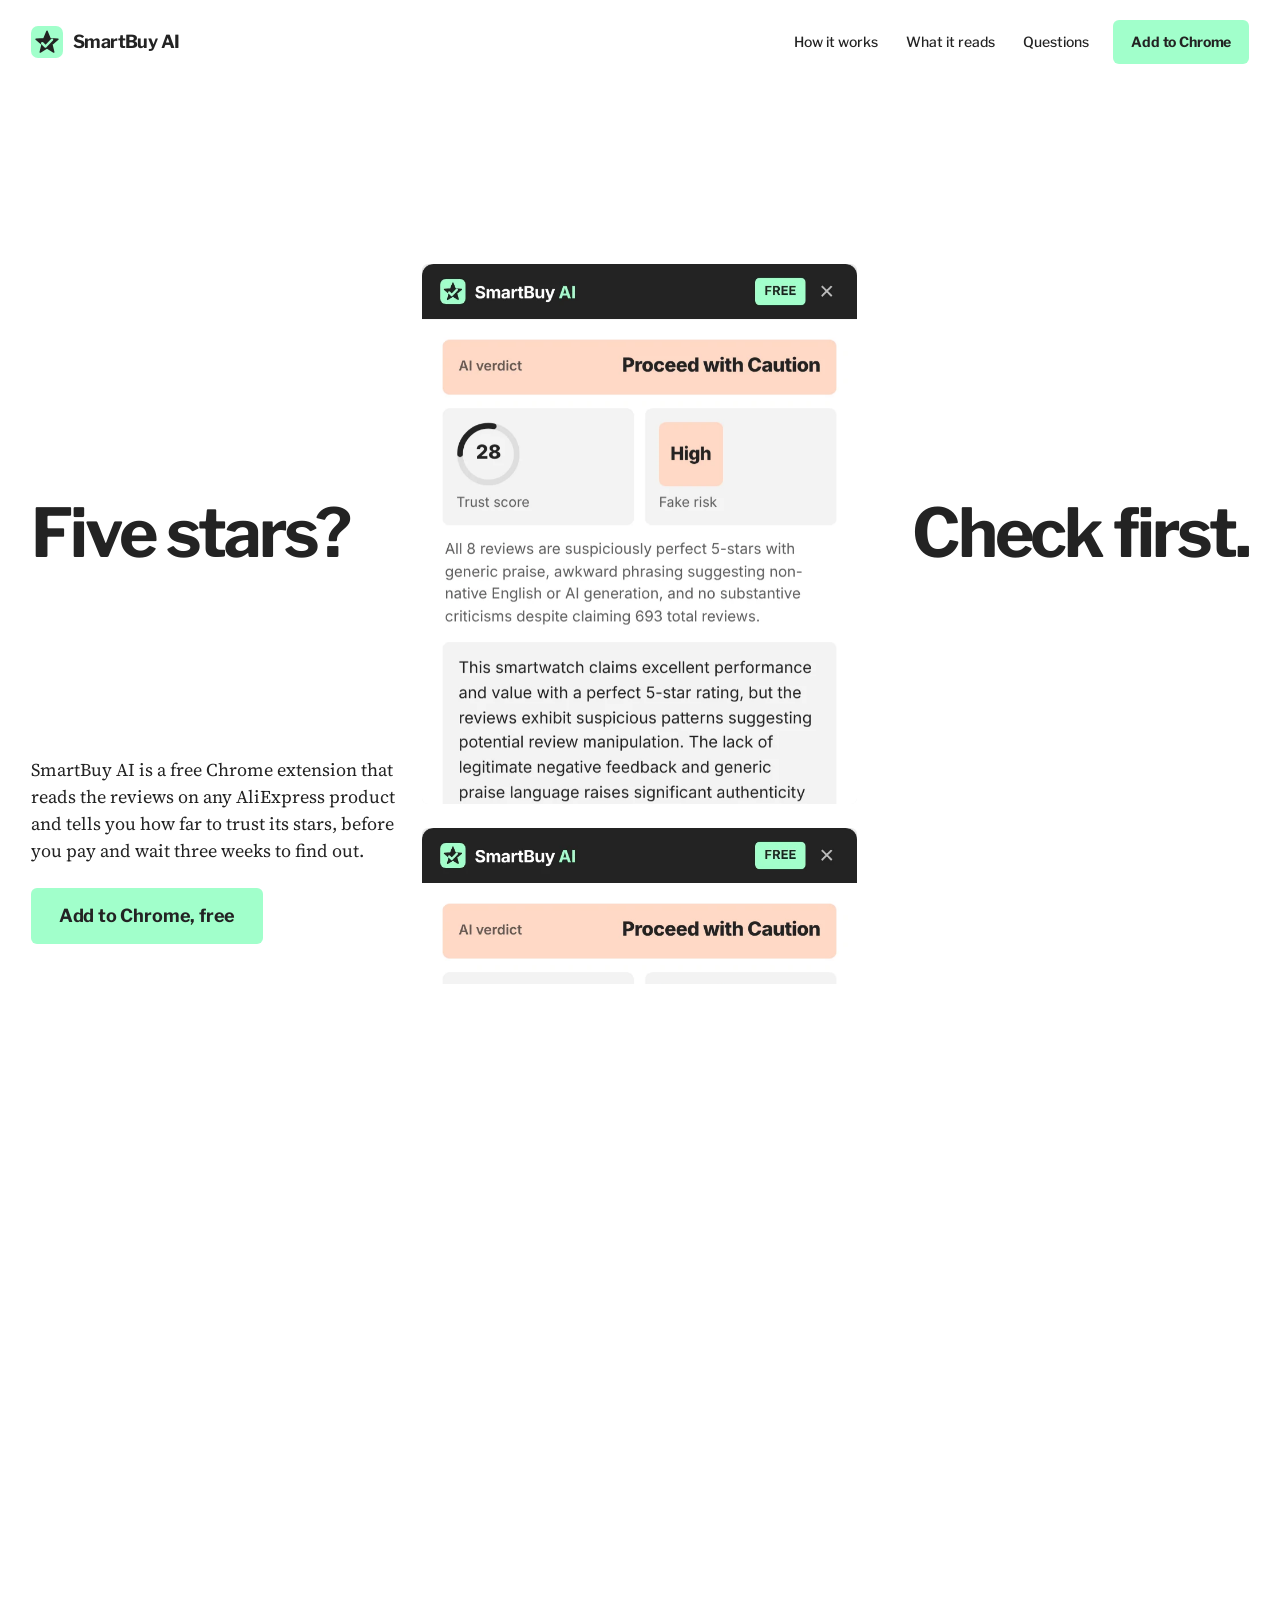
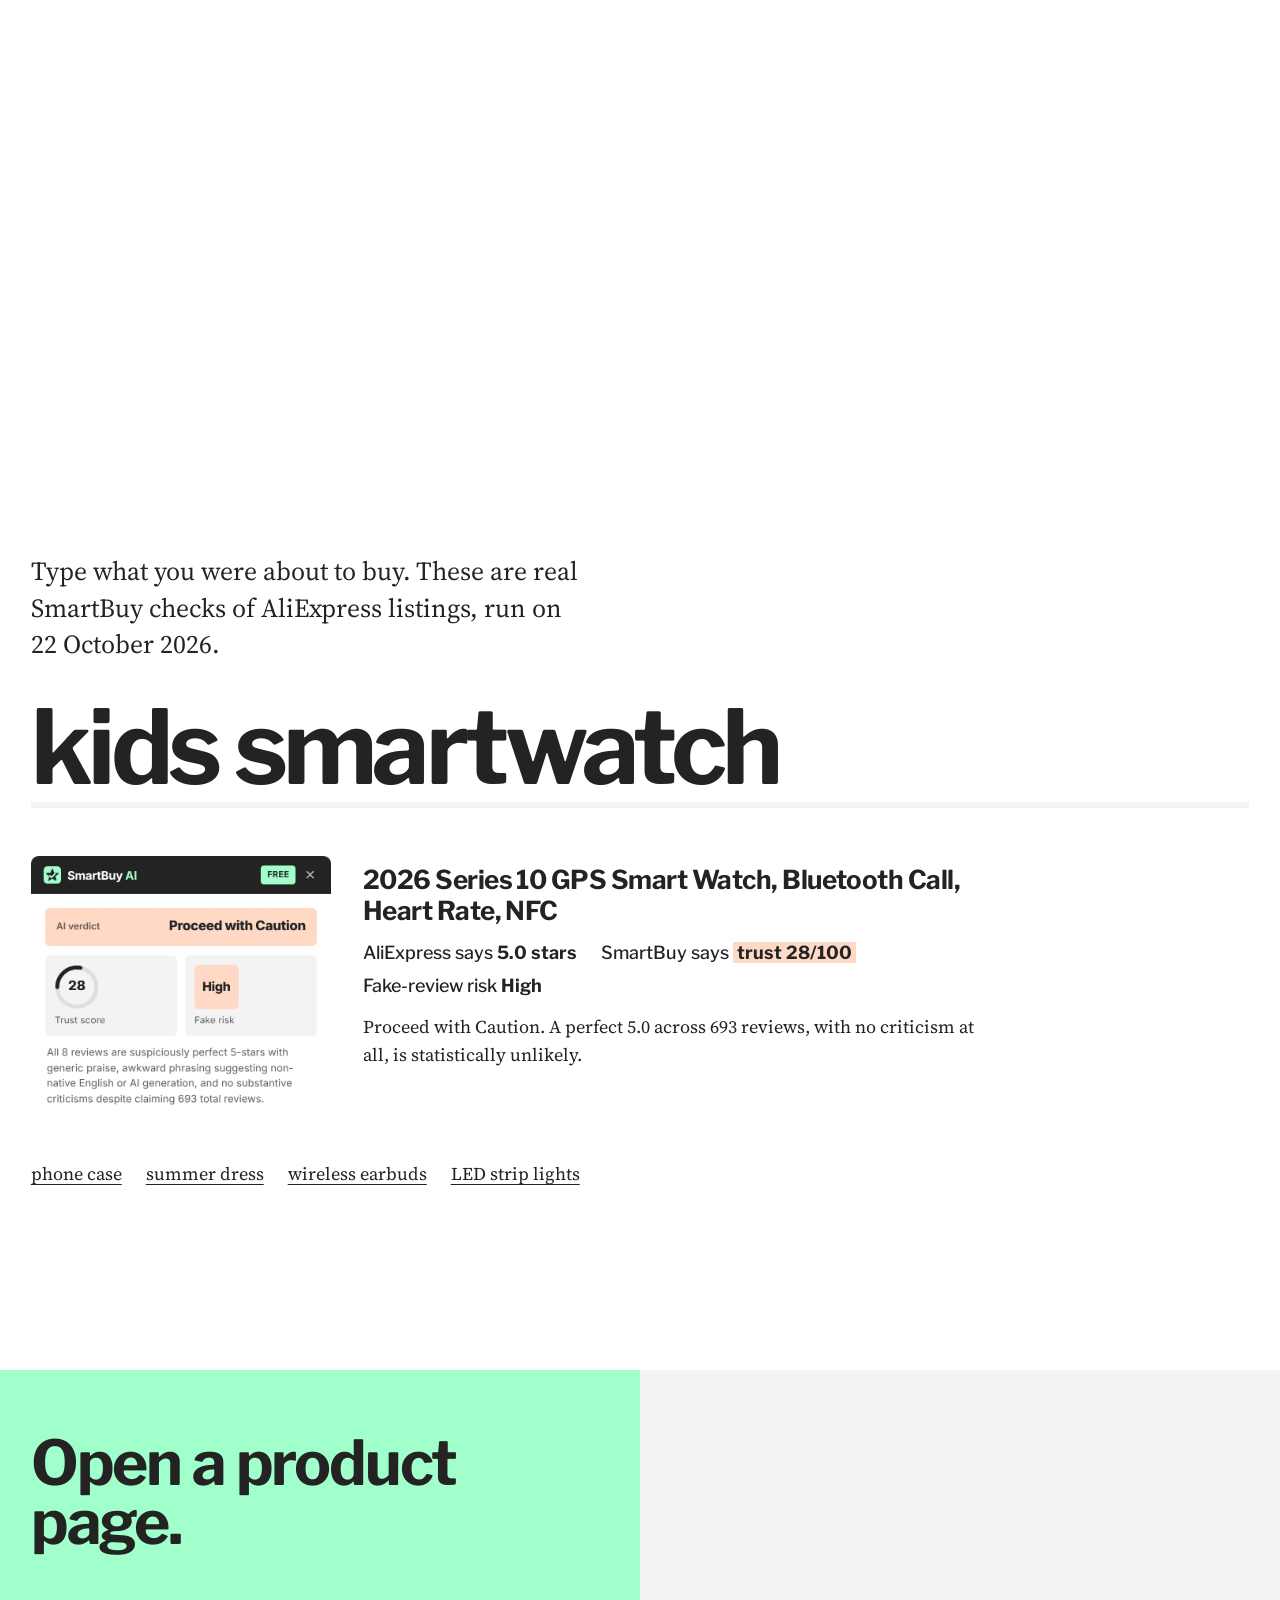
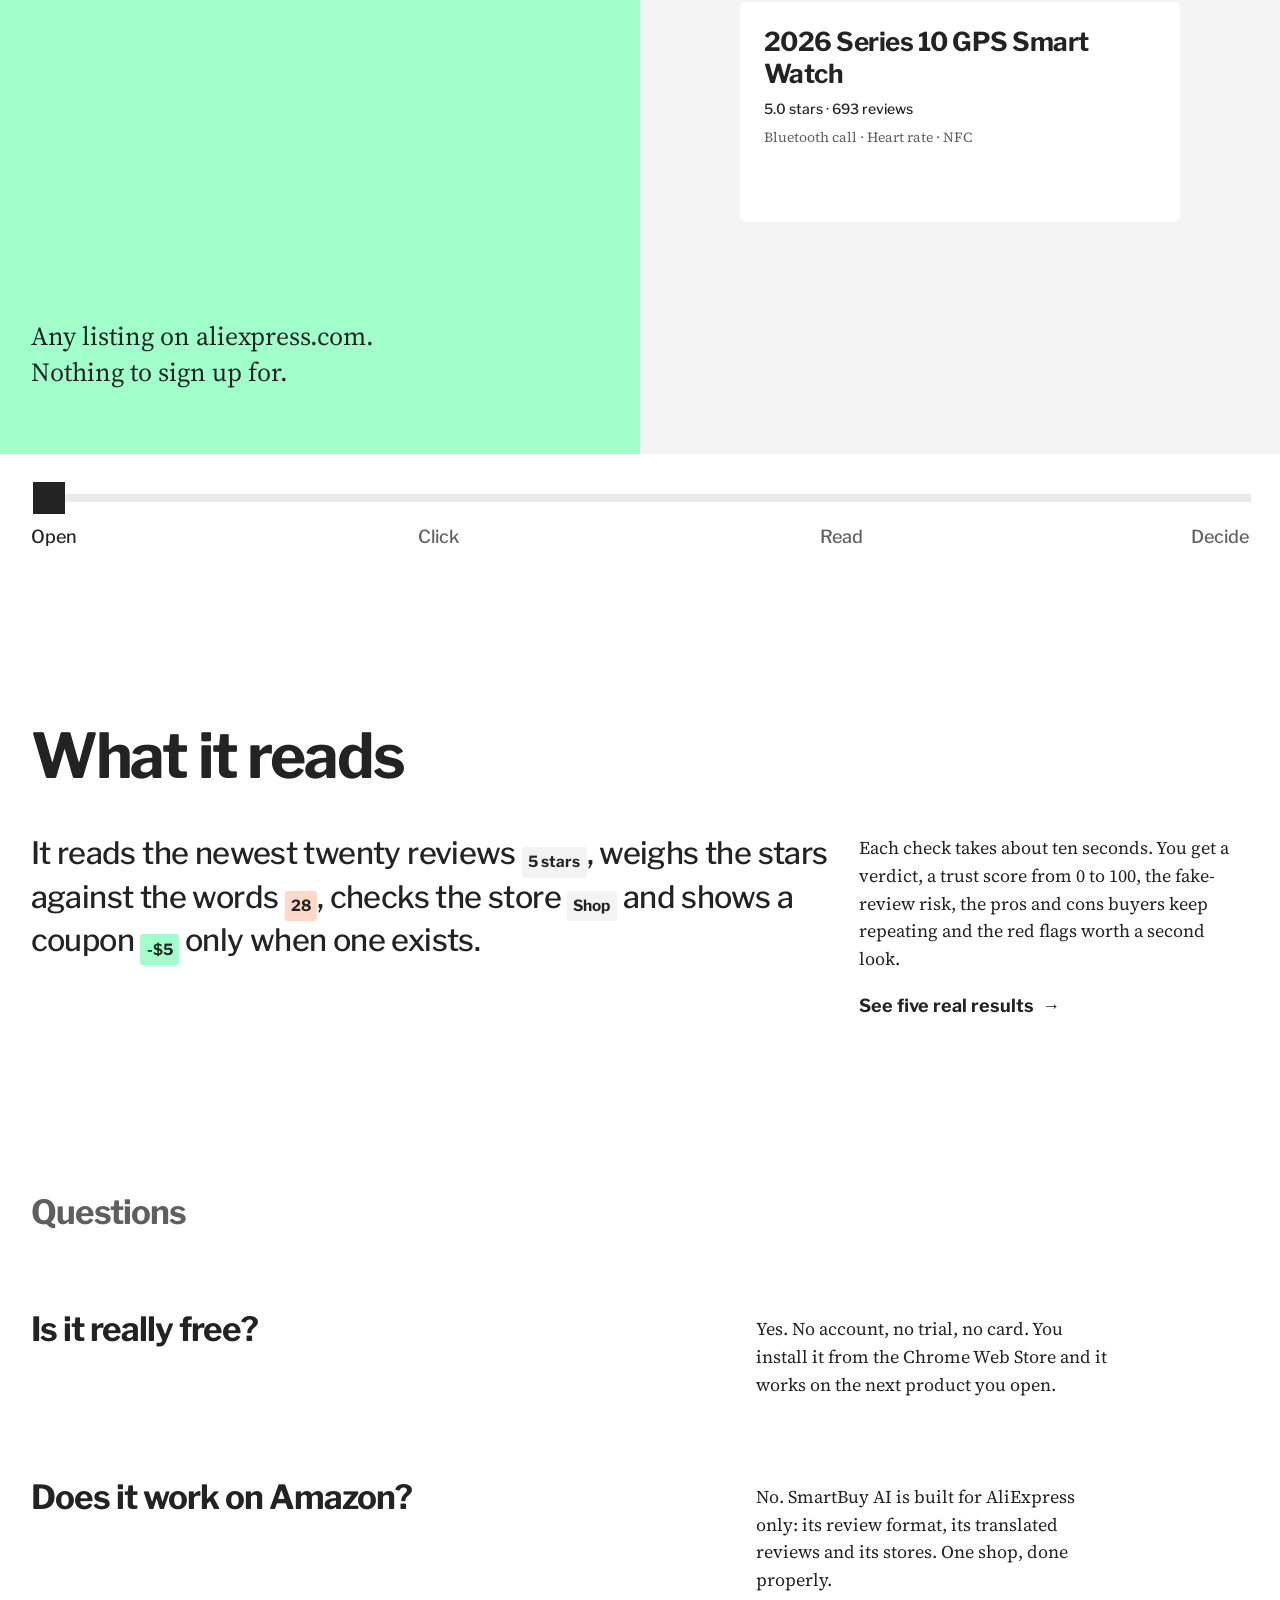
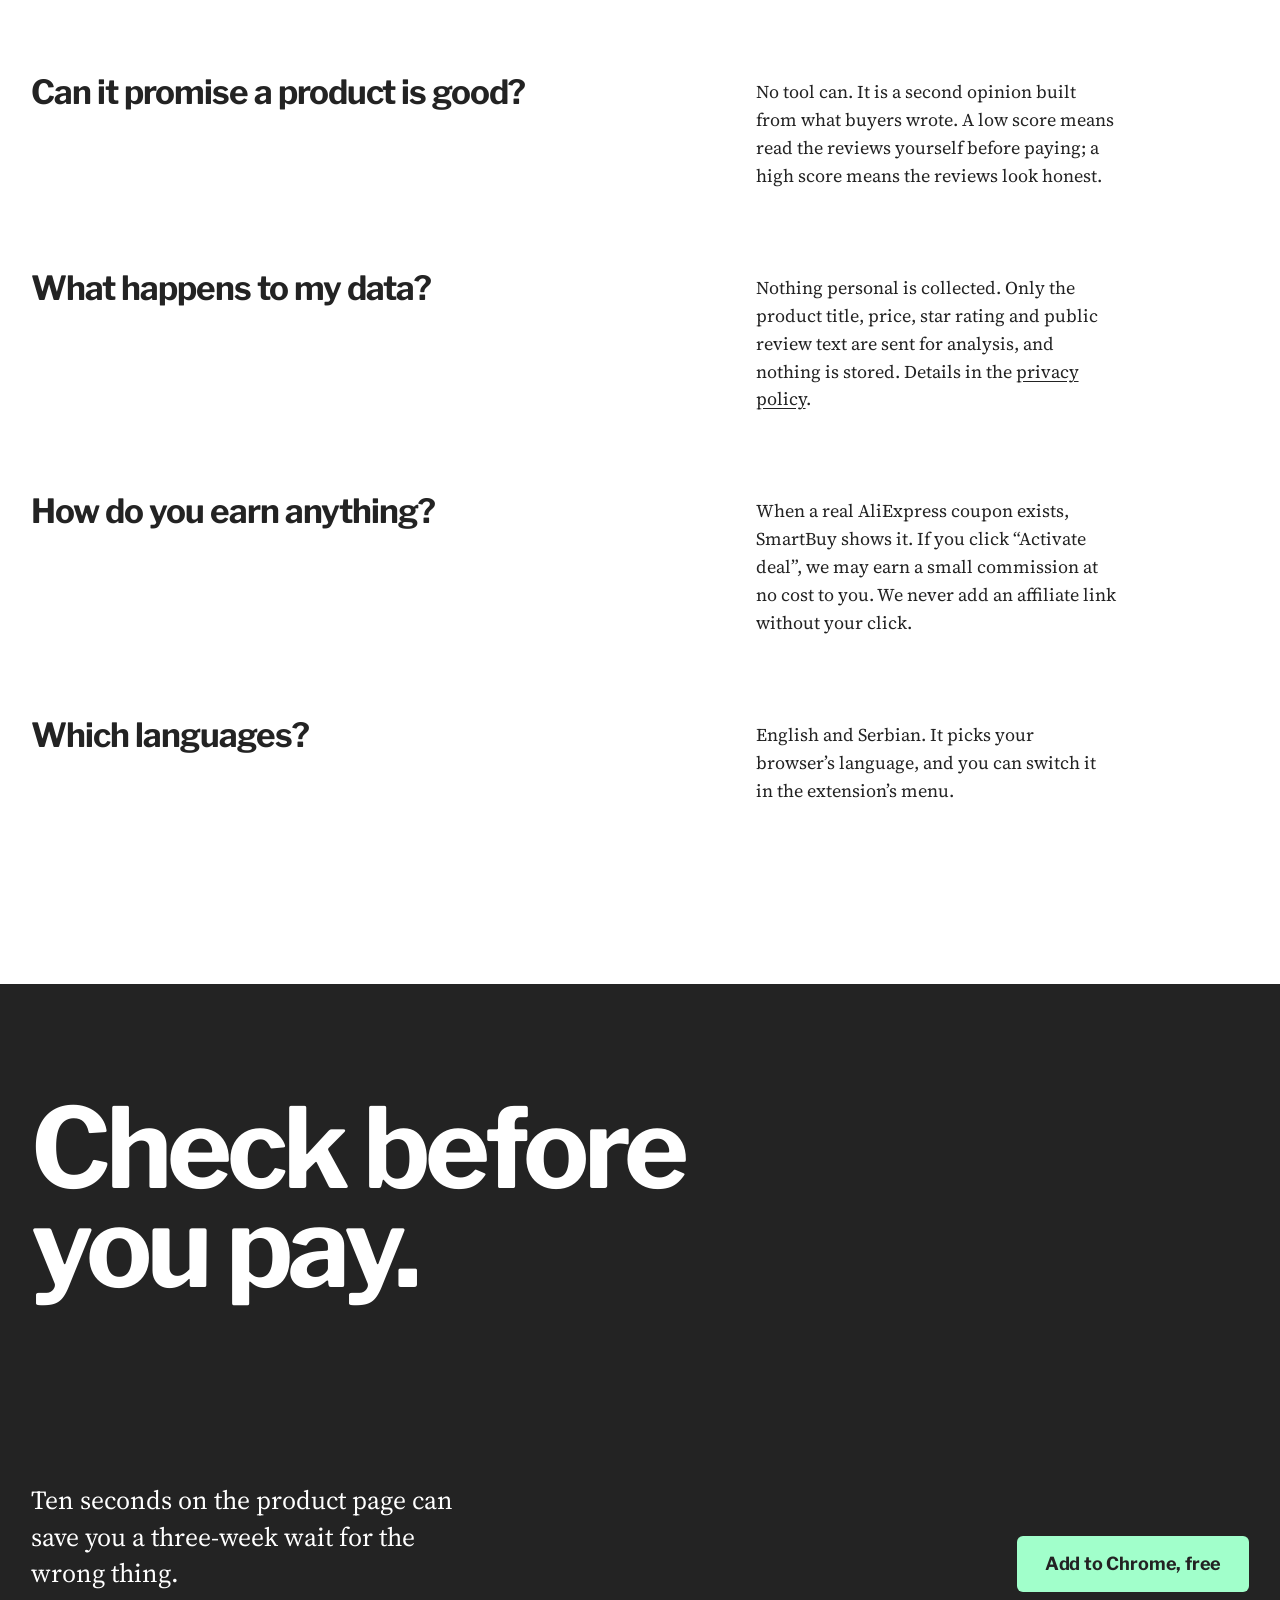
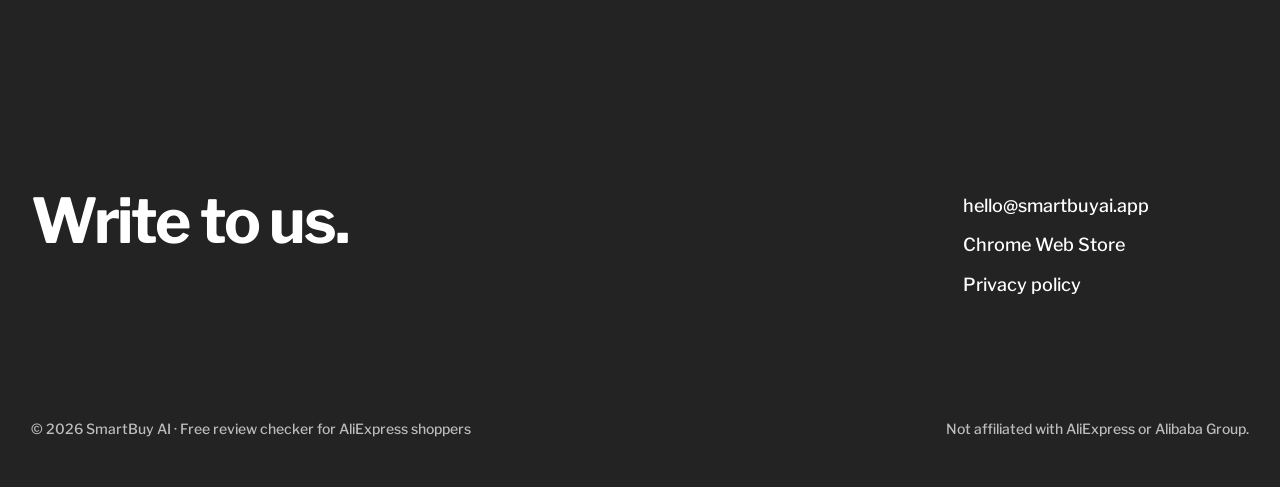
==== commit 030c5f04: "Footer: remove large wordmark, new tagline, contact via hello@smartbuyai.app Co-Authored-By: Claude " ====
--- a/index.html
+++ b/index.html
@@ -151,16 +151,15 @@
   <div class="foot-top">
     <h2 class="foot-invite">Write to us.</h2>
     <ul class="foot-links">
-      <li><a href="mailto:Saska.AM24@gmail.com">Saska.AM24@gmail.com</a></li>
+      <li><a href="mailto:hello@smartbuyai.app">hello@smartbuyai.app</a></li>
       <li><a href="https://chromewebstore.google.com/detail/fohigeokjmhloceeemnmdfaklpnoaook">Chrome Web Store</a></li>
       <li><a href="privacy.html">Privacy policy</a></li>
     </ul>
   </div>
   <div class="foot-legal">
-    <span>© 2026 SmartBuy AI · Made in Belgrade</span>
+    <span>© 2026 SmartBuy AI · Free review checker for AliExpress shoppers</span>
     <span>Not affiliated with AliExpress or Alibaba Group.</span>
   </div>
-  <p class="foot-name" aria-hidden="true">SmartBuy</p>
 </footer>
 
 <script src="assets/site.js"></script>
--- a/assets/site.css
+++ b/assets/site.css
@@ -205,7 +205,7 @@
 .close-foot p { max-width: 34ch; font-size: var(--step-lead); line-height: 1.4; }
 
 /* ---------- footer ---------- */
-.foot { background: var(--ink); color: var(--bg); padding: 160px var(--margin) 0; overflow: hidden; }
+.foot { background: var(--ink); color: var(--bg); padding: 160px var(--margin) 48px; overflow: hidden; }
 .foot-top { display: grid; grid-template-columns: repeat(12, 1fr); gap: 24px; }
 .foot-invite { grid-column: 1 / 8; font-size: var(--step-head); }
 .foot-links { grid-column: 10 / -1; list-style: none; margin: 0; padding: 0; display: grid; gap: 12px; align-content: start; }
@@ -280,7 +280,7 @@
   .close-title { font-size: 13vw; }
   .close-foot { flex-direction: column; align-items: stretch; }
   .close-foot .btn { width: 100%; }
-  .foot { padding-top: 80px; }
+  .foot { padding-top: 80px; padding-bottom: 32px; }
   .foot-top { display: block; }
   .foot-invite { font-size: 11vw; margin-bottom: 32px; }
   .foot-links { display: flex; flex-wrap: wrap; gap: 12px 20px; }
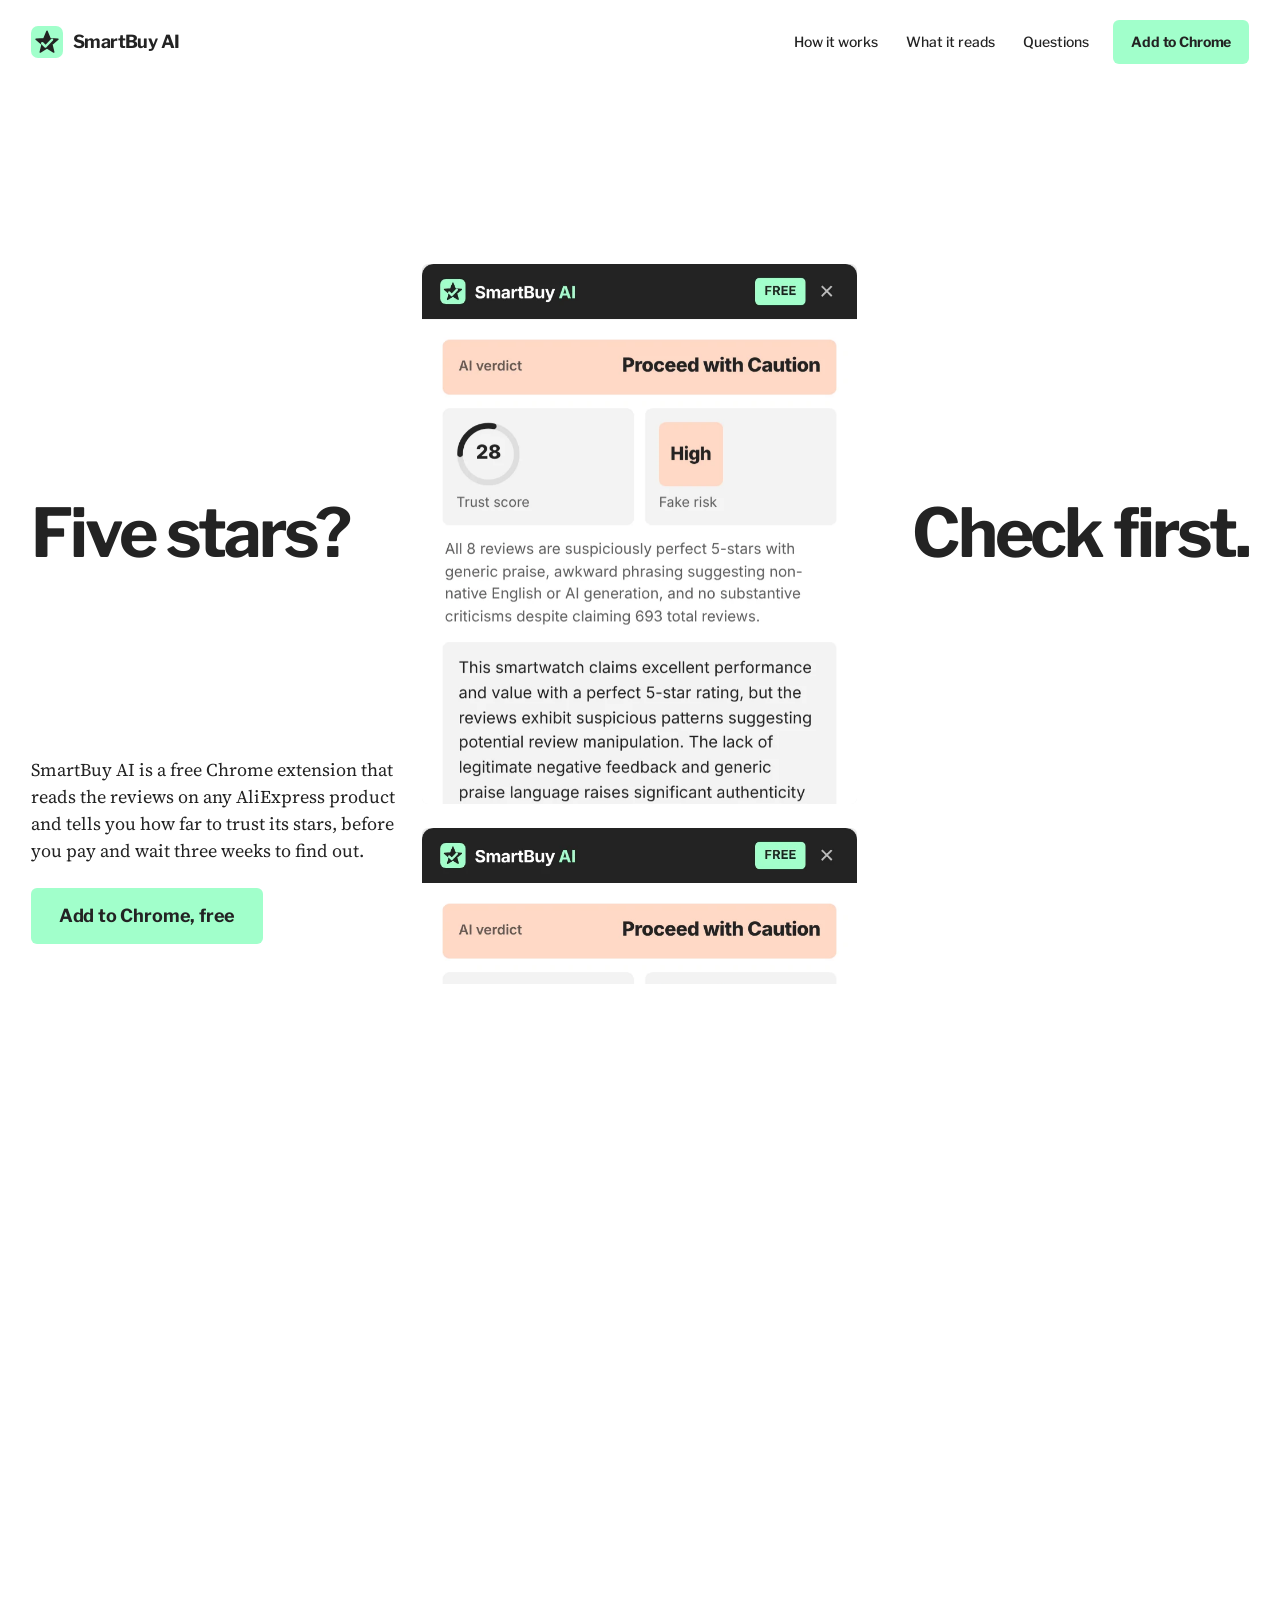
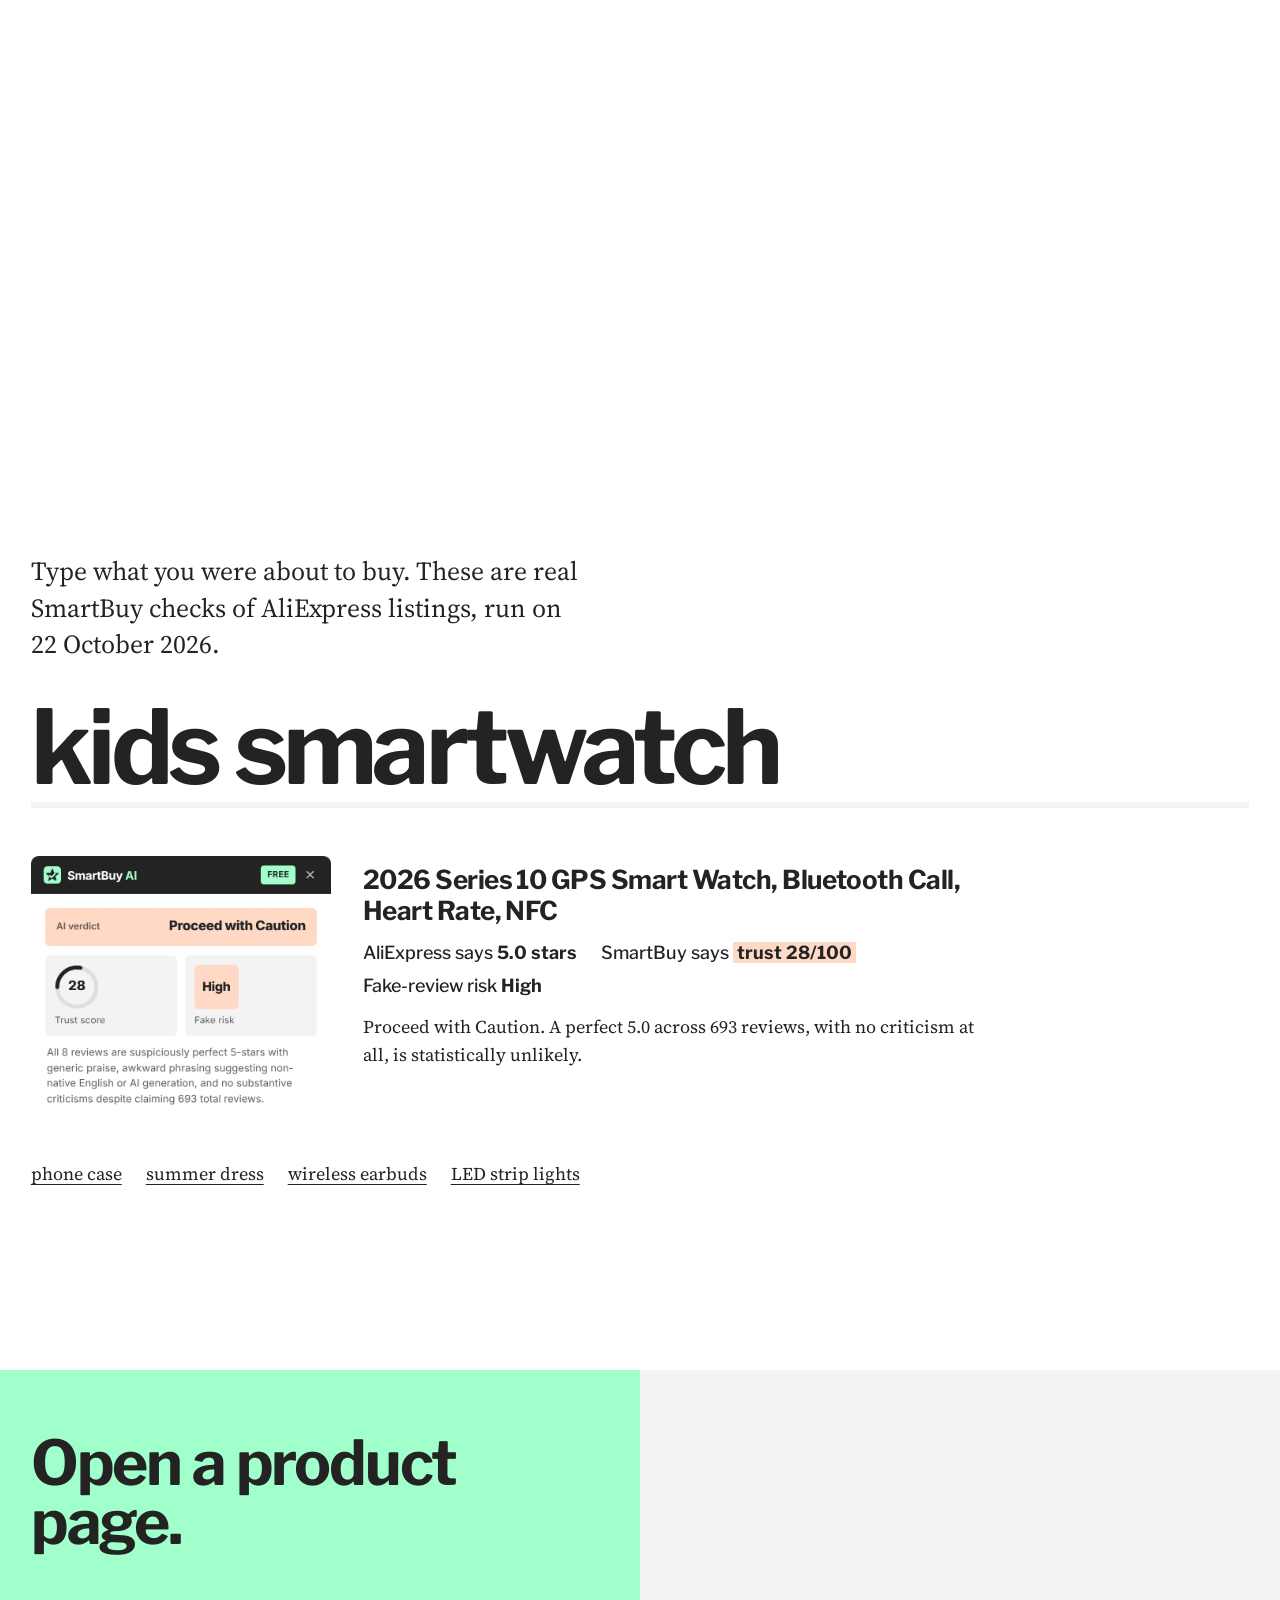
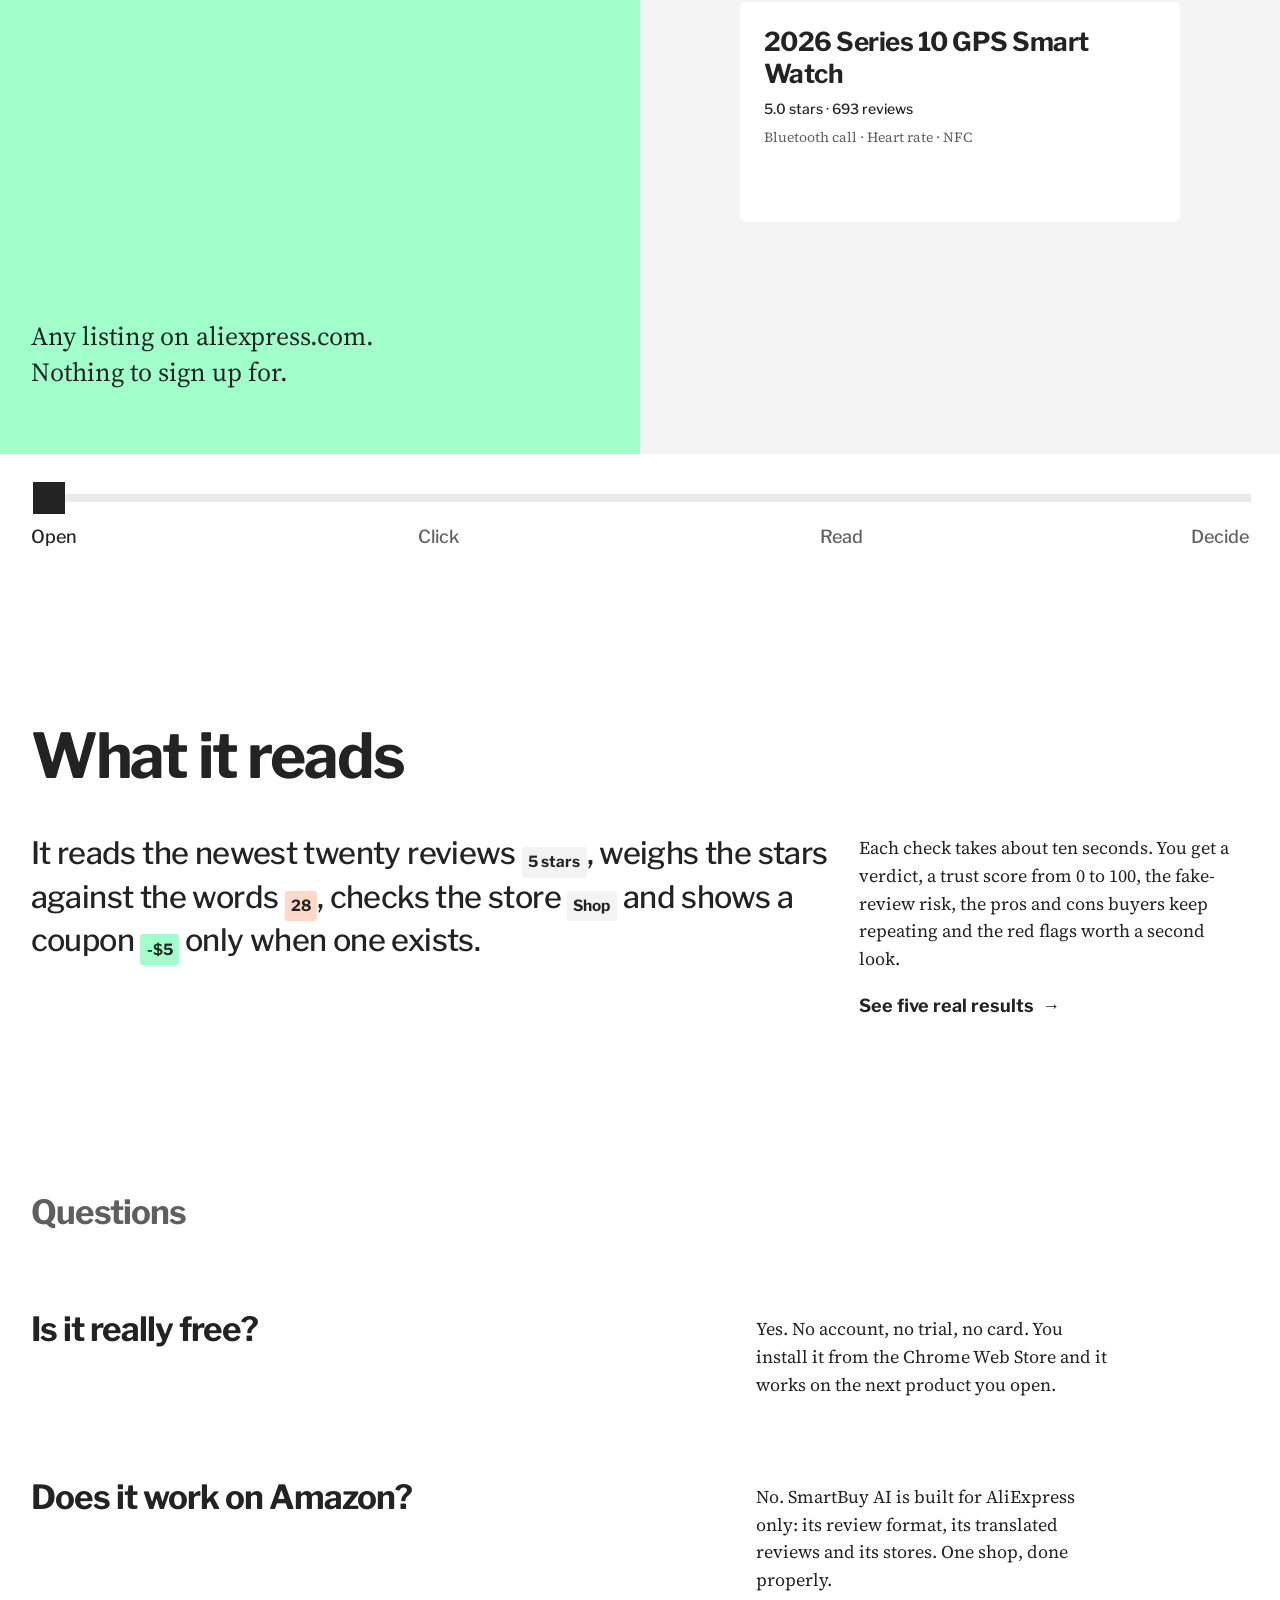
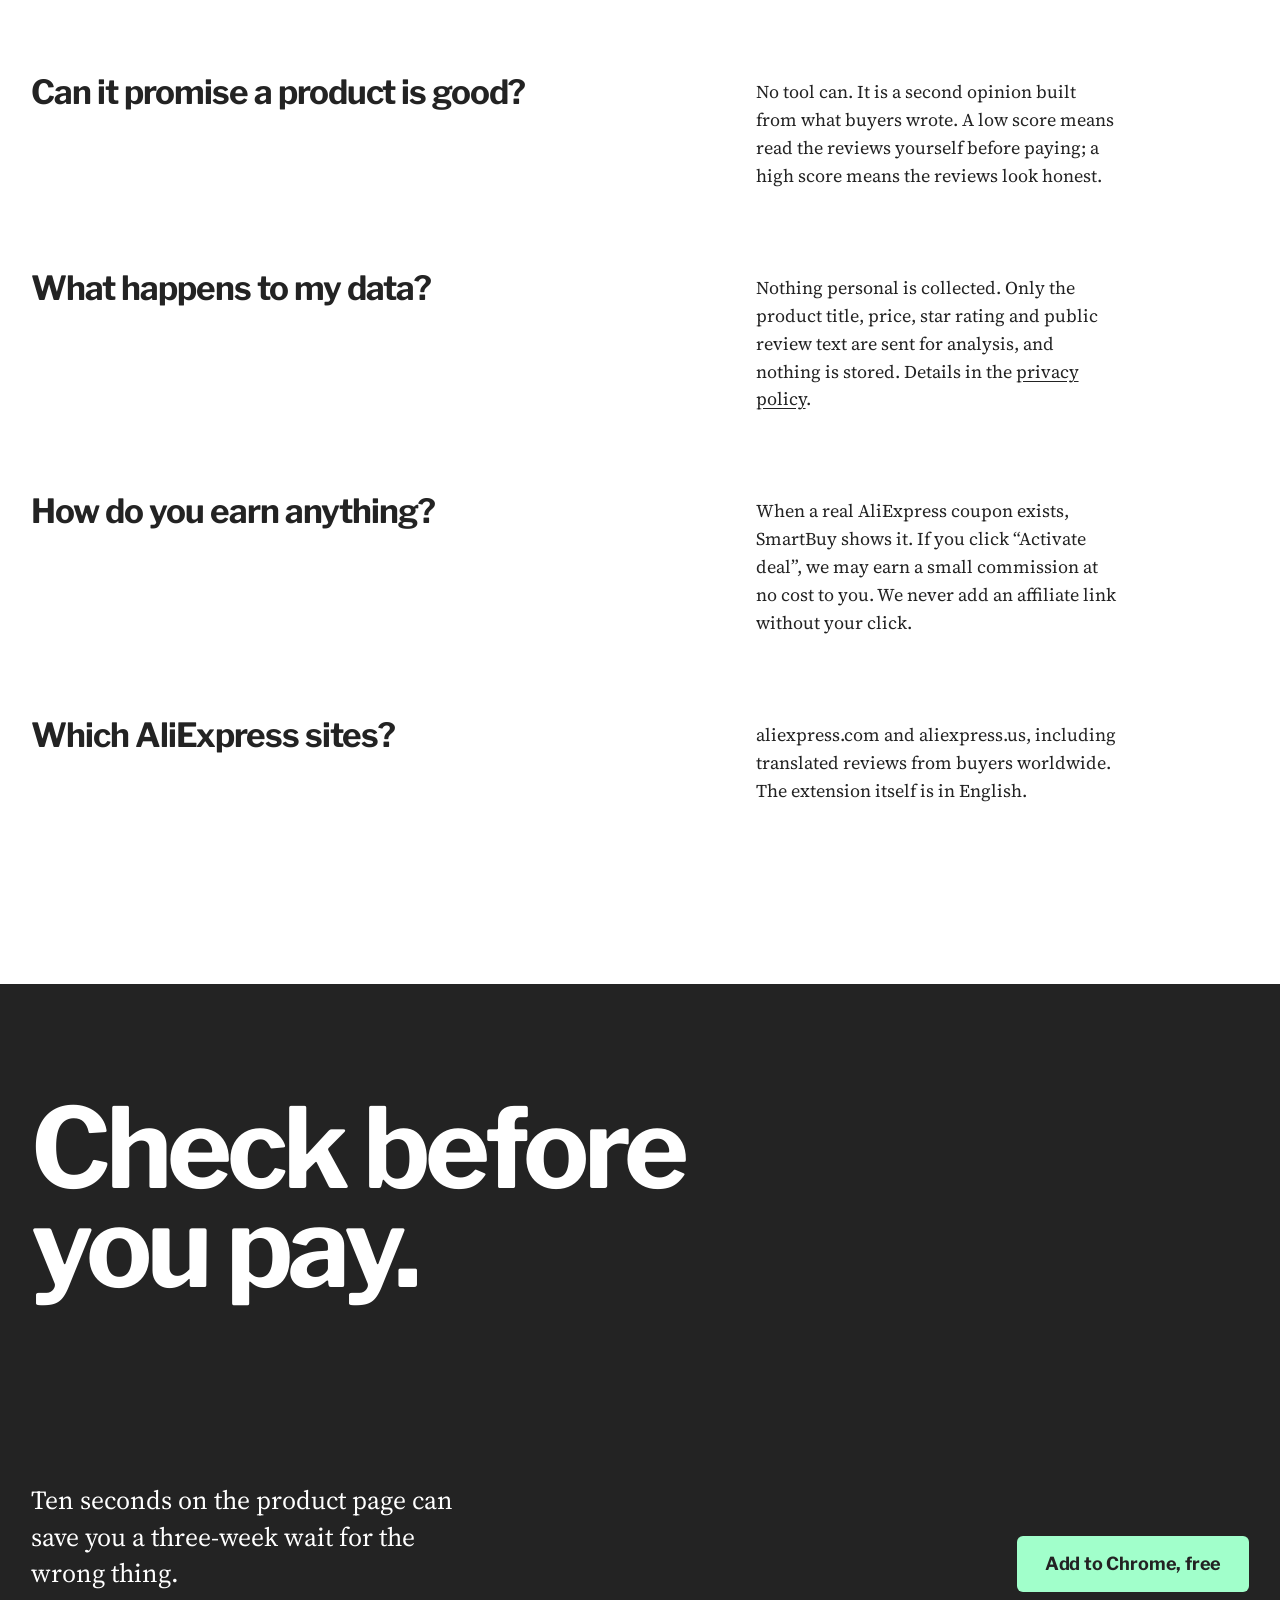
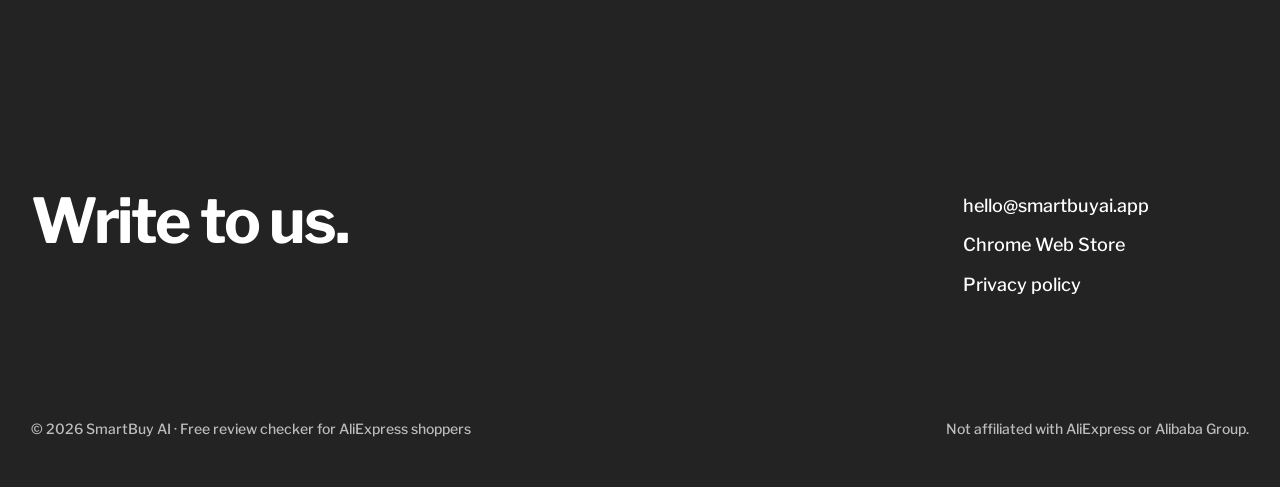
==== commit 81fa5e98: "FAQ: extension is English only Co-Authored-By: Claude Opus 5.5 <noreply@anthropic.com> Claude-Sessio" ====
--- a/index.html
+++ b/index.html
@@ -131,8 +131,8 @@
     <p class="faq-a">When a real AliExpress coupon exists, SmartBuy shows it. If you click “Activate deal”, we may earn a small commission at no cost to you. We never add an affiliate link without your click.</p>
   </div>
   <div class="faq-row">
-    <h3 class="faq-q">Which languages?</h3>
-    <p class="faq-a">English and Serbian. It picks your browser’s language, and you can switch it in the extension’s menu.</p>
+    <h3 class="faq-q">Which AliExpress sites?</h3>
+    <p class="faq-a">aliexpress.com and aliexpress.us, including translated reviews from buyers worldwide. The extension itself is in English.</p>
   </div>
 </section>
 
